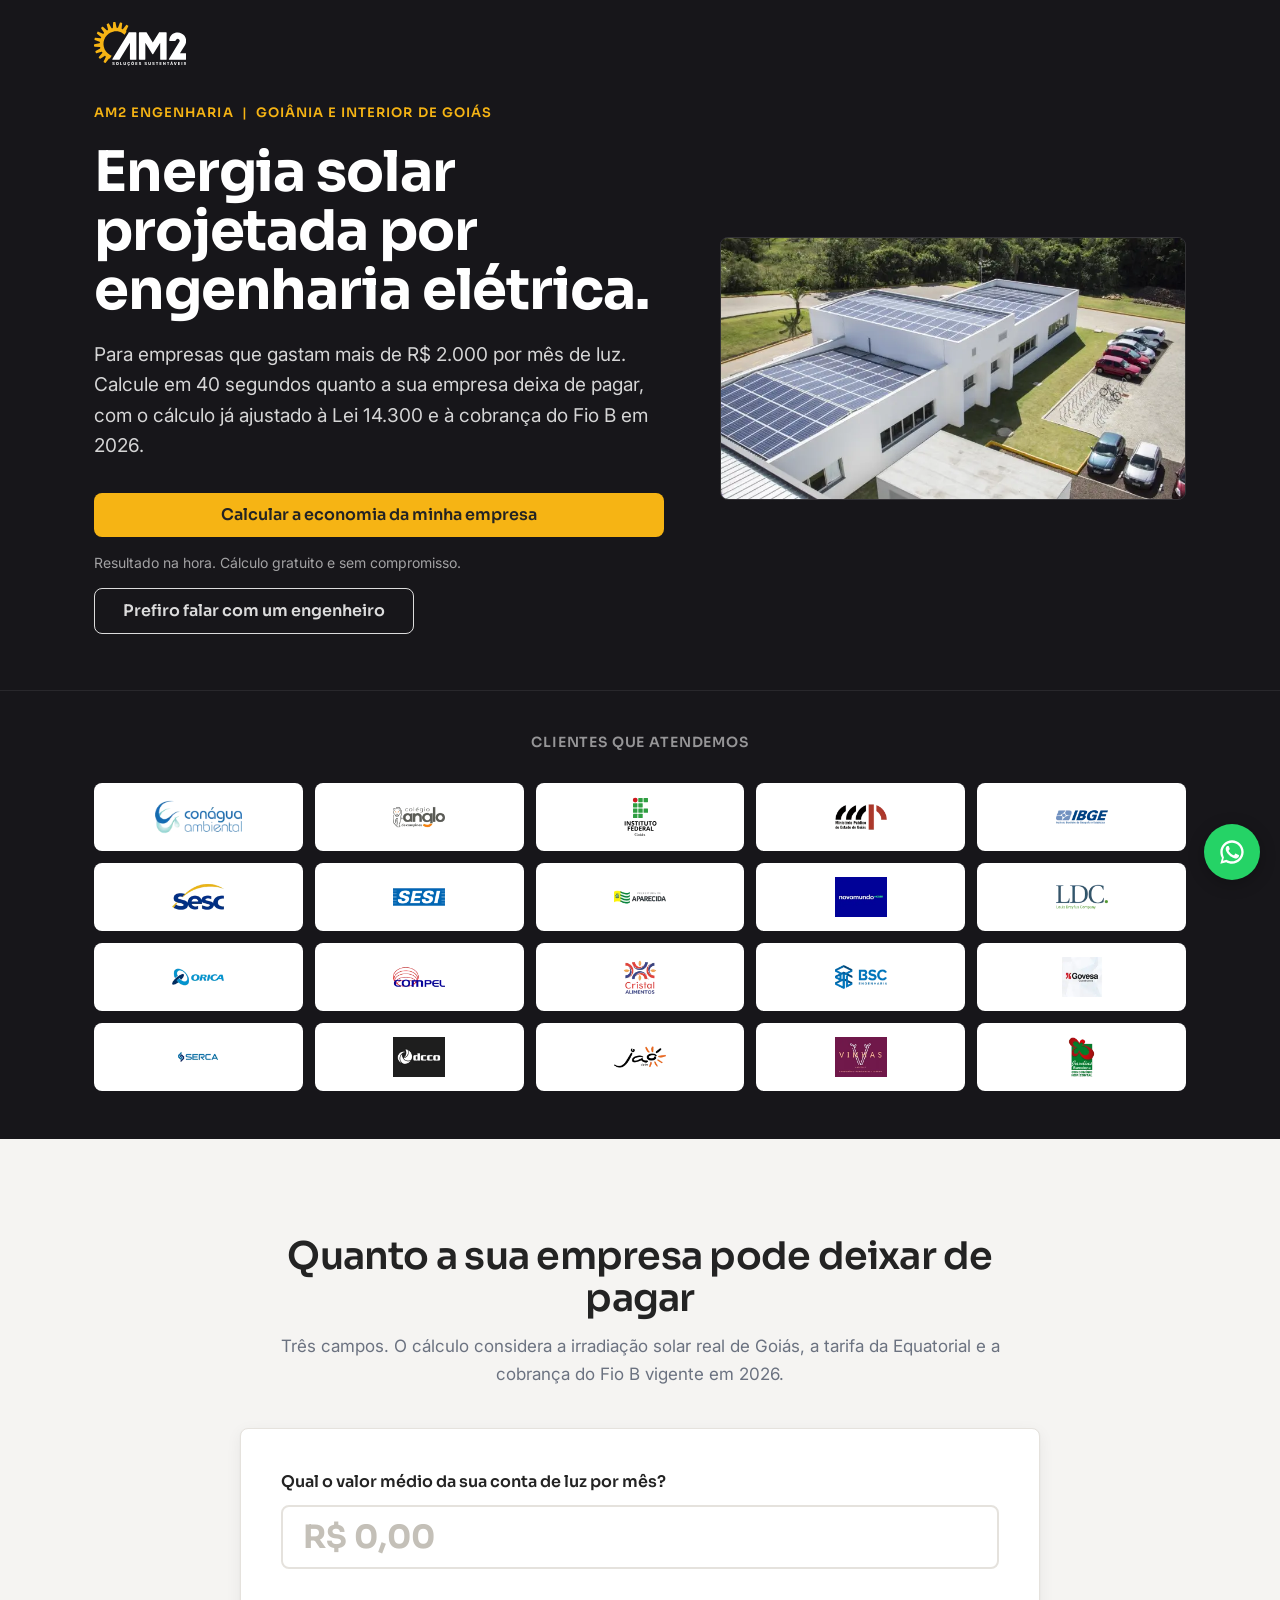
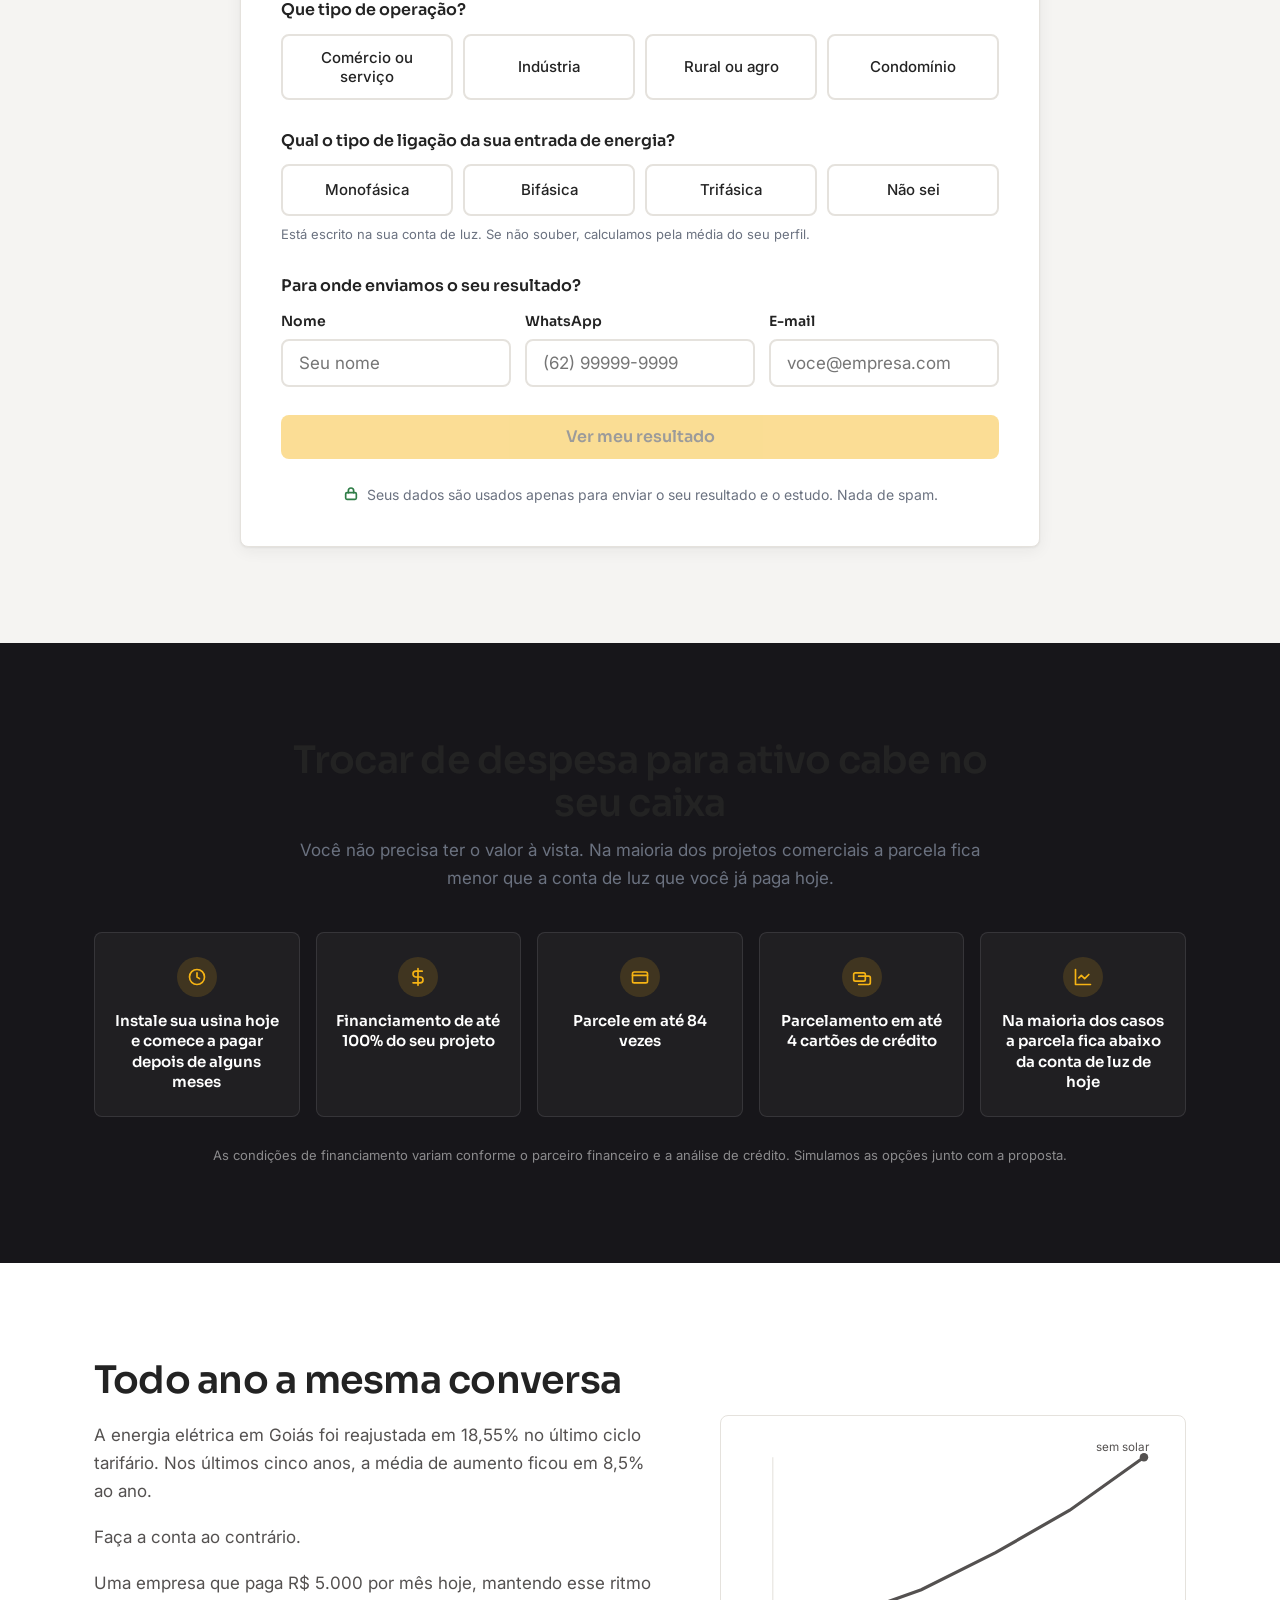
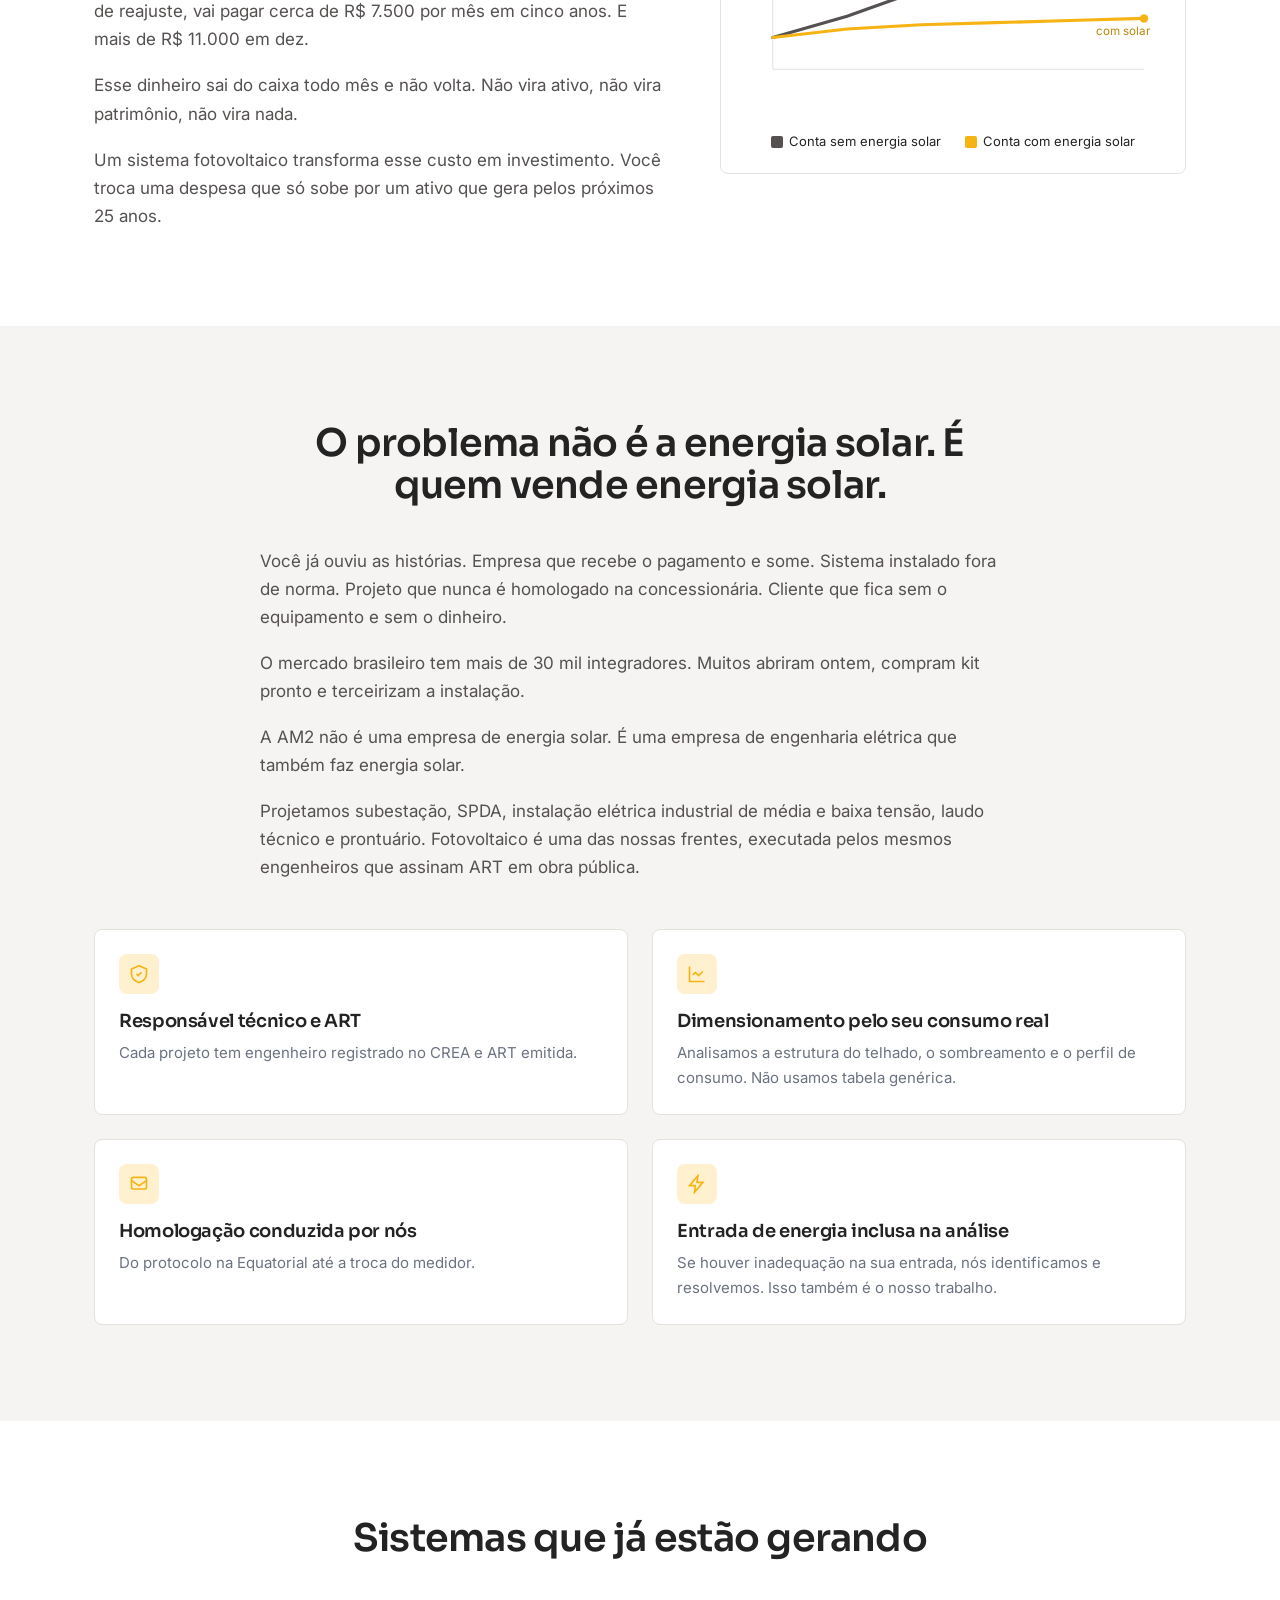
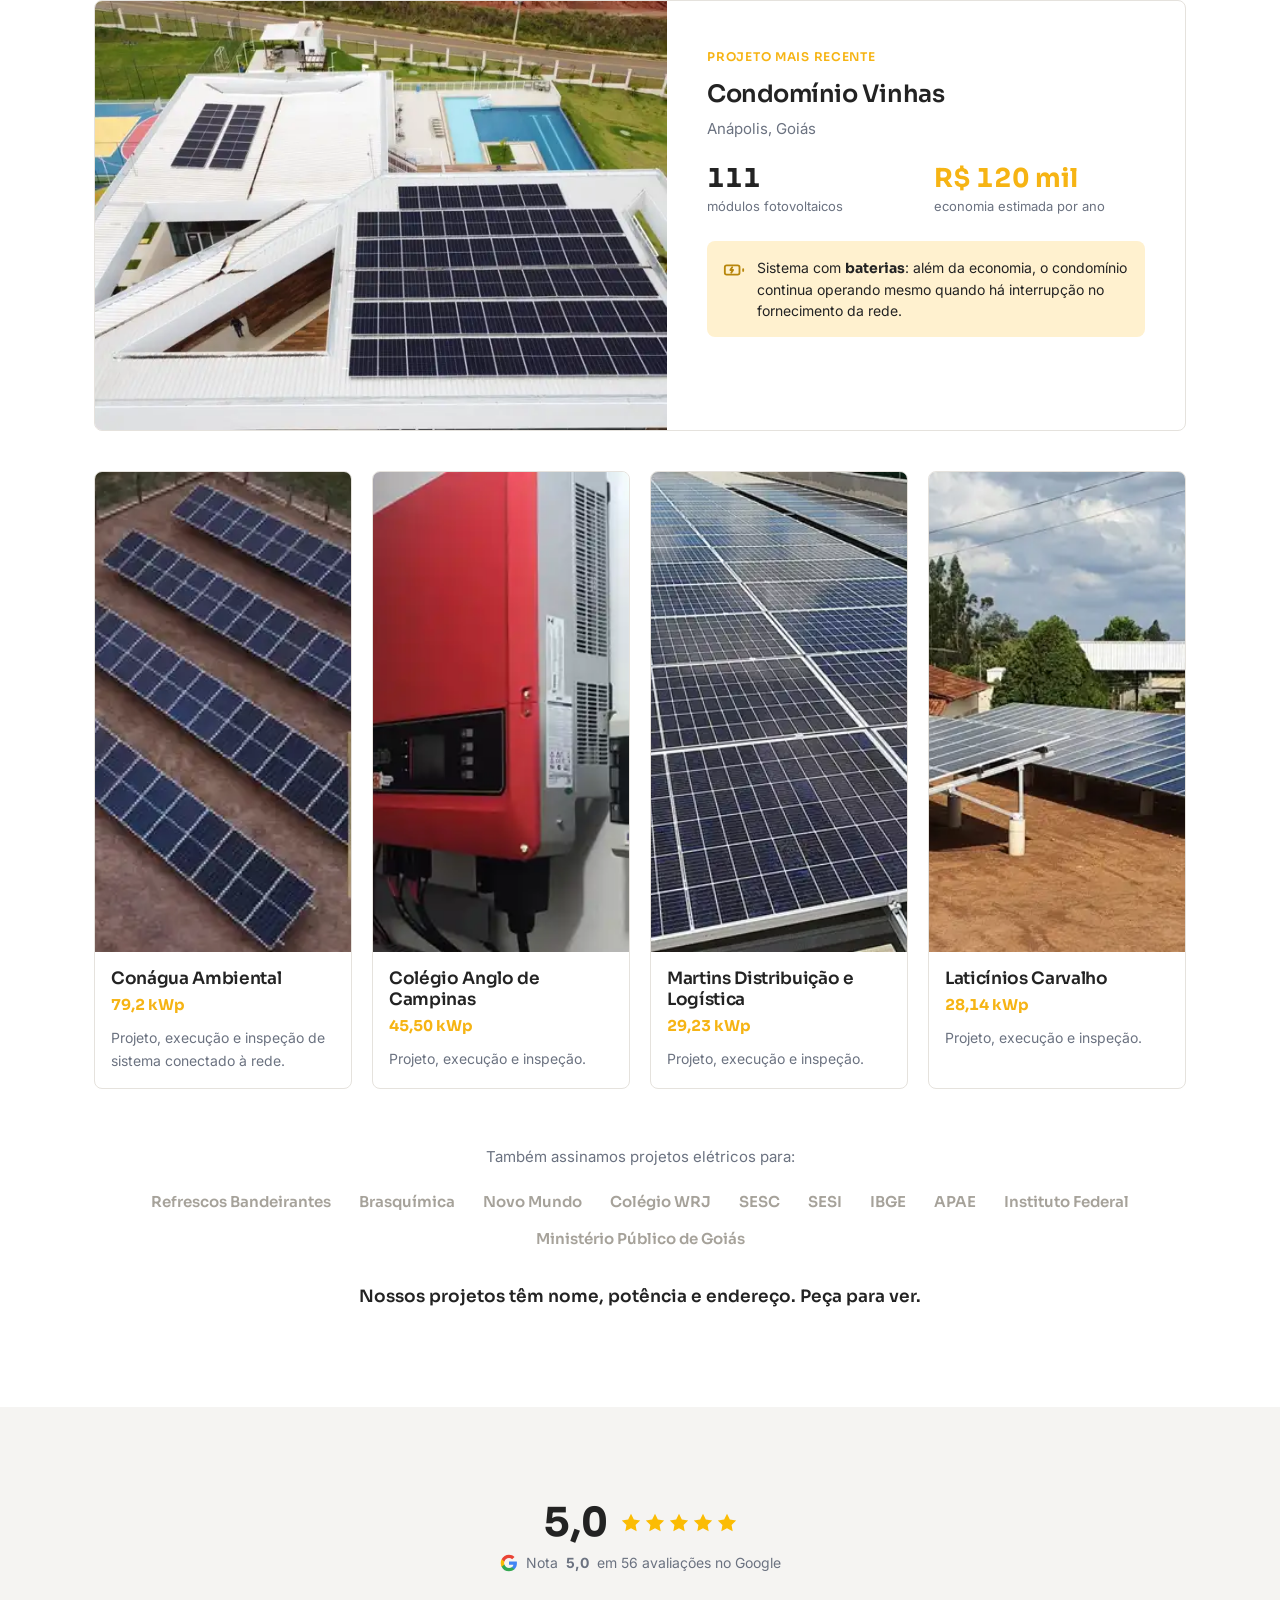
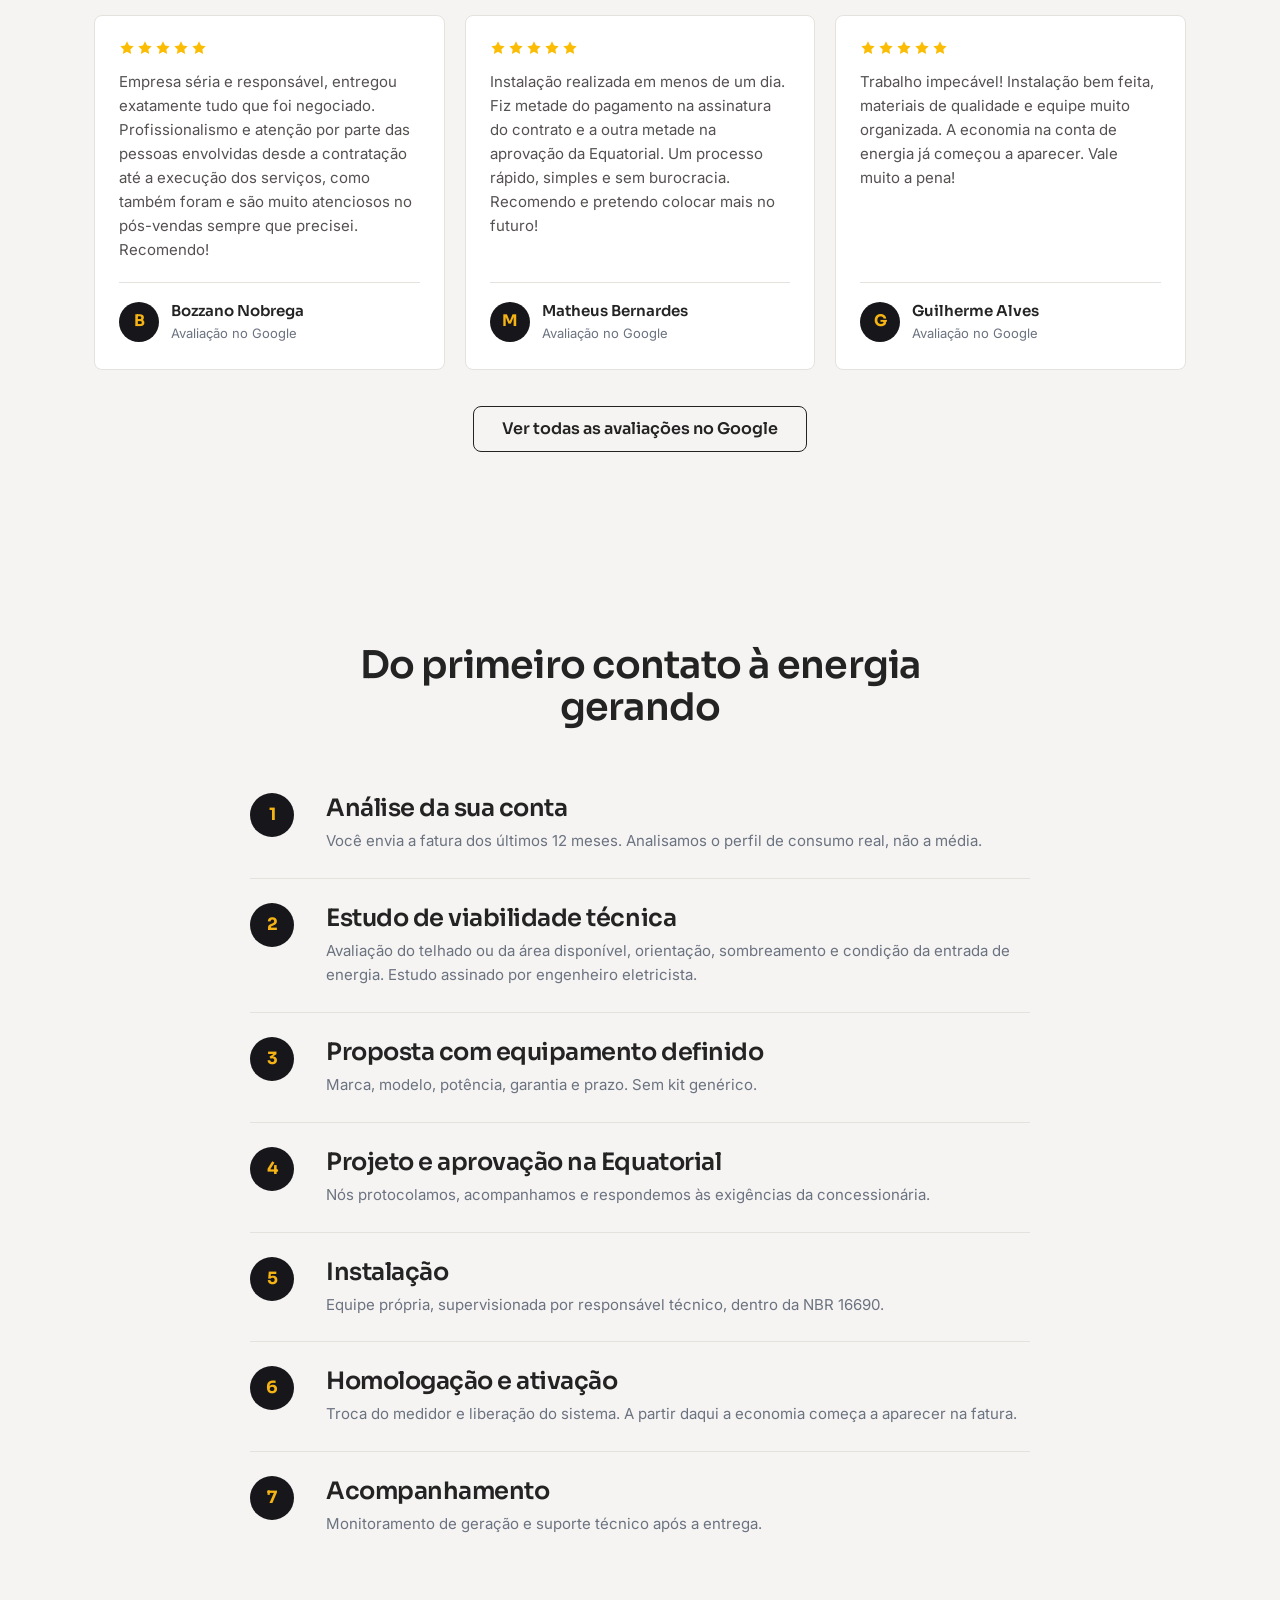
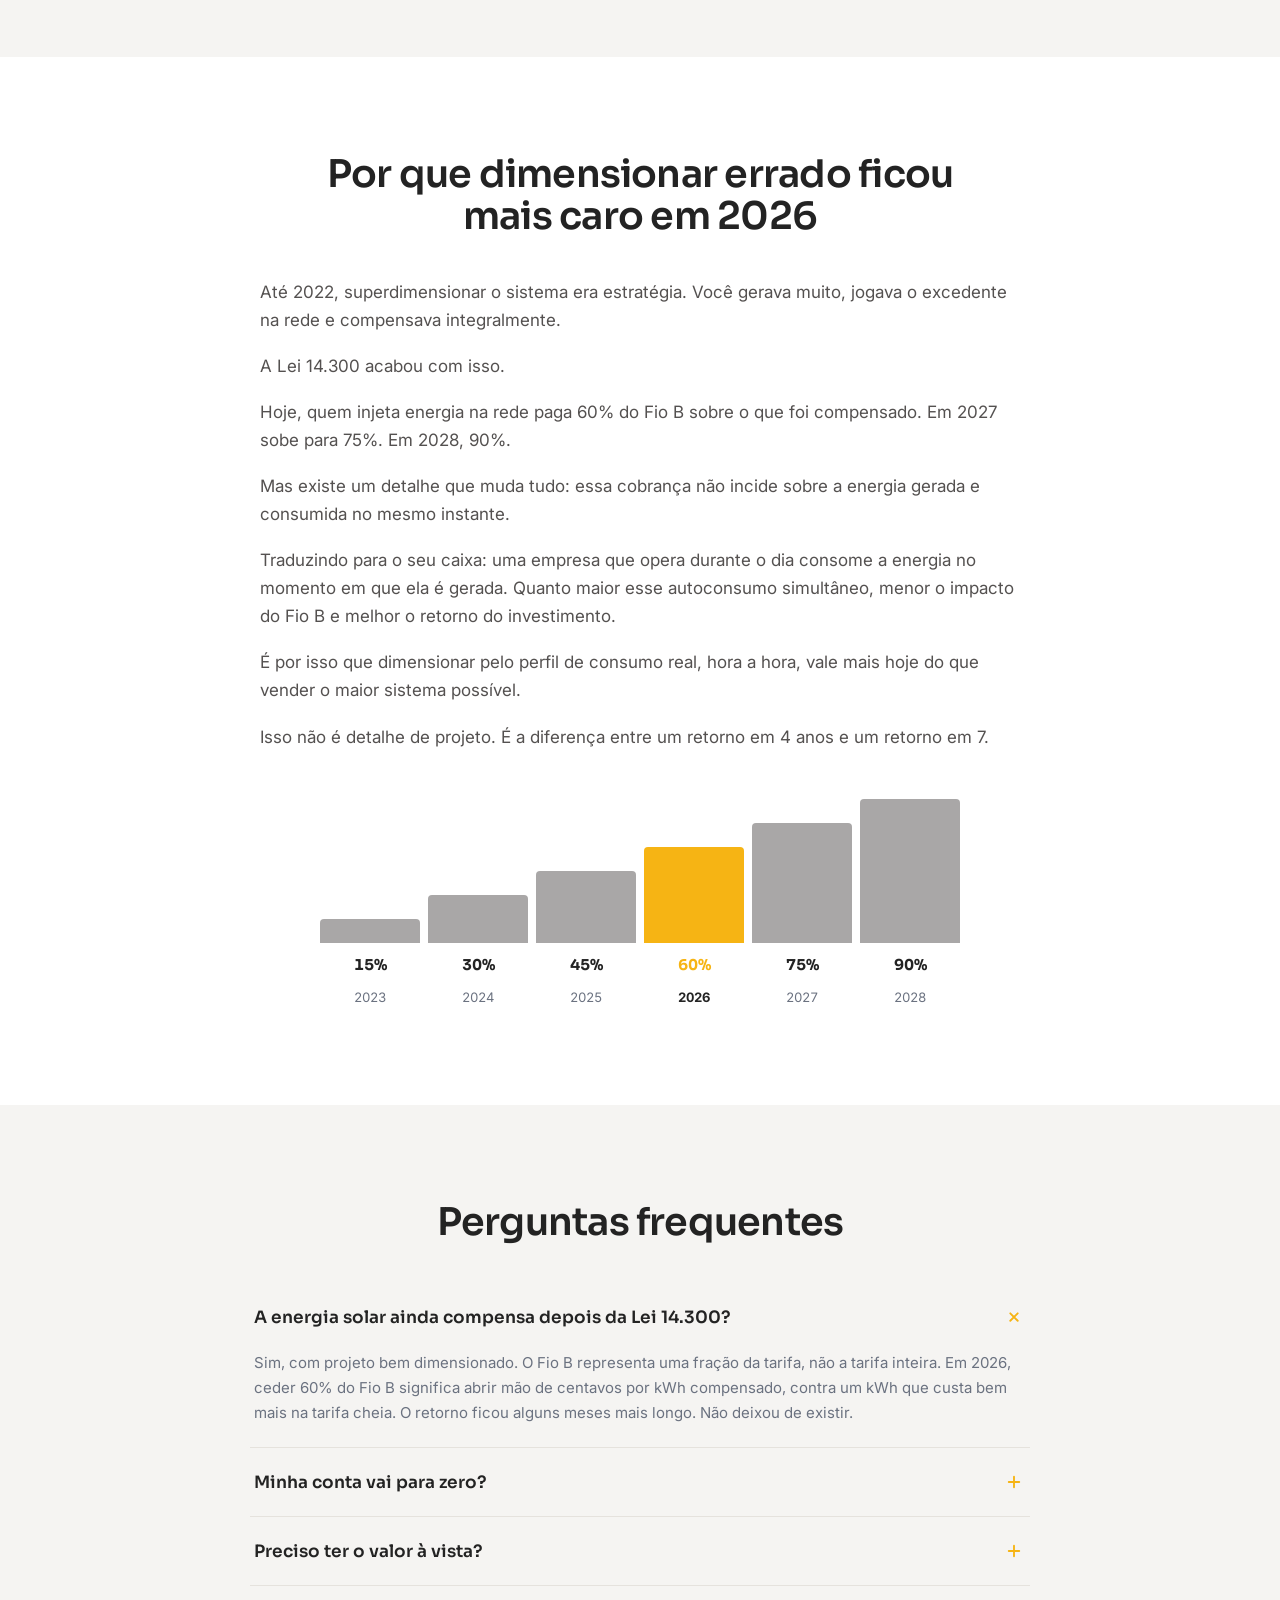
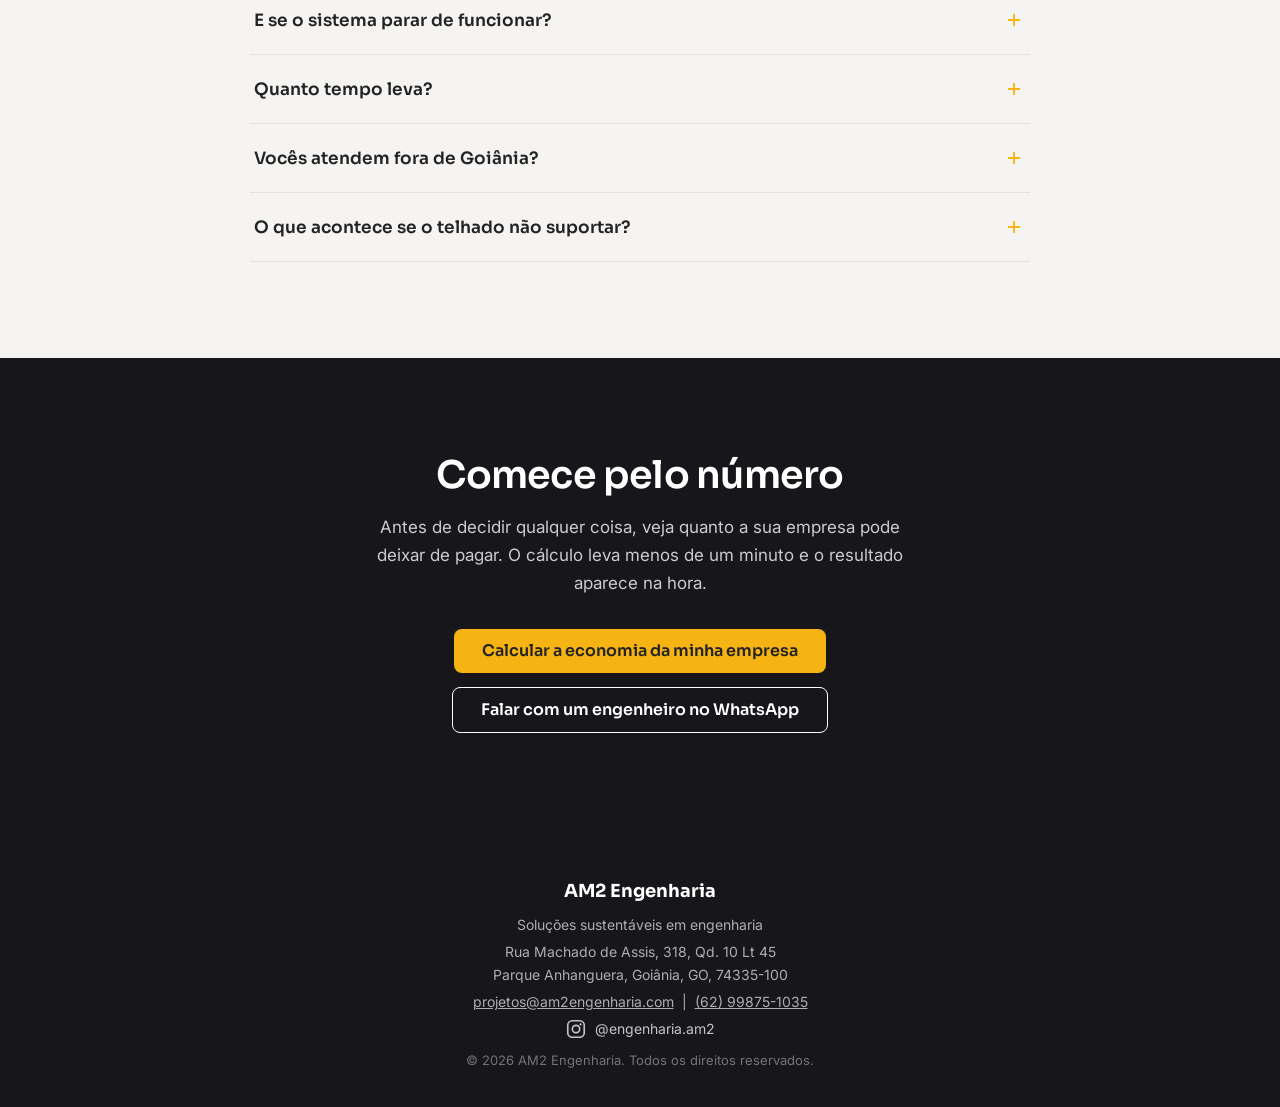
==== index.html @ 0f5323c0 "Landing page de energia solar B2B da AM2 Engenharia Pagina unica de conversao para trafego pago, em " ====
<!DOCTYPE html>
<html lang="pt-BR">
<head>
<meta charset="UTF-8">
<meta name="viewport" content="width=device-width, initial-scale=1.0">
<title>Energia Solar para Empresas em Goiânia | Projeto de Engenharia | AM2</title>
<meta name="description" content="Sistema fotovoltaico projetado por engenheiros eletricistas para empresas em Goiás. Calcule sua economia com cálculo ajustado à Lei 14.300 e ao Fio B de 2026.">
<link rel="canonical" href="https://am2engenharia.com/energia-solar/">

<meta property="og:site_name" content="AM2 Engenharia">
<meta property="og:title" content="Energia Solar para Empresas em Goiânia | AM2 Engenharia">
<meta property="og:description" content="Sistema fotovoltaico projetado por engenheiros eletricistas para empresas em Goiás. Calcule sua economia em 40 segundos.">
<meta property="og:image" content="https://am2engenharia.com/energia-solar/img/og-image.jpg">
<meta property="og:image:width" content="1200">
<meta property="og:image:height" content="630">
<meta property="og:url" content="https://am2engenharia.com/energia-solar/">
<meta property="og:type" content="website">
<meta property="og:locale" content="pt_BR">

<meta name="twitter:card" content="summary_large_image">
<meta name="twitter:title" content="Energia Solar para Empresas em Goiânia | AM2 Engenharia">
<meta name="twitter:description" content="Calcule quanto sua empresa pode deixar de pagar de luz. Cálculo ajustado à Lei 14.300 e ao Fio B de 2026.">
<meta name="twitter:image" content="https://am2engenharia.com/energia-solar/img/og-image.jpg">

<link rel="icon" href="data:image/svg+xml,%3Csvg xmlns='http://www.w3.org/2000/svg' viewBox='0 0 32 32'%3E%3Crect width='32' height='32' rx='6' fill='%2317161A'/%3E%3Ccircle cx='16' cy='16' r='8' fill='%23F6B414'/%3E%3C/svg%3E">

<link rel="preconnect" href="https://fonts.googleapis.com">
<link rel="preconnect" href="https://fonts.gstatic.com" crossorigin>
<link href="https://fonts.googleapis.com/css2?family=Sora:wght@600;700&family=Inter:wght@400;500&display=swap" rel="stylesheet">

<!-- Google Tag Manager -->
<script>(function(w,d,s,l,i){w[l]=w[l]||[];w[l].push({'gtm.start':
new Date().getTime(),event:'gtm.js'});var f=d.getElementsByTagName(s)[0],
j=d.createElement(s),dl=l!='dataLayer'?'&l='+l:'';j.async=true;j.src=
'https://www.googletagmanager.com/gtm.js?id='+i+dl;f.parentNode.insertBefore(j,f);
})(window,document,'script','dataLayer','GTM-5PCXXTLG');</script>
<!-- End Google Tag Manager -->

<style>
  /* CSS crítico: hero acima da dobra */
  *,*::before,*::after{box-sizing:border-box}
  html{-webkit-text-size-adjust:100%}
  body{margin:0;font-family:'Inter','Segoe UI',sans-serif;font-size:17px;line-height:1.65;color:#232323;background:#fff}
  .topo{background:#17161A;padding:22px 0 4px}
  .logo-am2{height:44px;width:auto;display:block}
  .hero{background:#17161A;color:#fff;padding:32px 0 56px}
  .container{max-width:1140px;margin:0 auto;padding:0 24px}
  .hero-conteudo{max-width:760px;margin:0 auto;text-align:center}
  .eyebrow{font-family:'Sora','Segoe UI',sans-serif;font-weight:600;font-size:13px;letter-spacing:.08em;text-transform:uppercase;color:#F6B414;display:block;margin-bottom:20px}
  h1{font-family:'Sora','Segoe UI',sans-serif;font-weight:700;letter-spacing:-0.02em;font-size:34px;line-height:1.1;margin:0 0 20px;color:#fff}
  @media (min-width:769px){h1{font-size:56px;line-height:1.05}}
</style>
<link rel="stylesheet" href="css/style.css">

<script type="application/ld+json">
{
  "@context": "https://schema.org",
  "@type": "LocalBusiness",
  "name": "AM2 Engenharia",
  "image": "https://am2engenharia.com/energia-solar/img/og-image.jpg",
  "telephone": "+5562998751035",
  "email": "projetos@am2engenharia.com",
  "address": {
    "@type": "PostalAddress",
    "streetAddress": "Rua Machado de Assis, 318, Qd. 10 Lt 45",
    "addressLocality": "Goiânia",
    "addressRegion": "GO",
    "postalCode": "74335-100",
    "addressCountry": "BR"
  },
  "areaServed": {
    "@type": "State",
    "name": "Goiás"
  },
  "makesOffer": {
    "@type": "Offer",
    "itemOffered": {
      "@type": "Service",
      "name": "Projeto e instalação de energia solar fotovoltaica para empresas",
      "provider": {
        "@type": "LocalBusiness",
        "name": "AM2 Engenharia"
      }
    }
  }
}
</script>
</head>
<body>
<!-- Google Tag Manager (noscript) -->
<noscript><iframe src="https://www.googletagmanager.com/ns.html?id=GTM-5PCXXTLG"
height="0" width="0" style="display:none;visibility:hidden"></iframe></noscript>
<!-- End Google Tag Manager (noscript) -->

<main>

<!-- CABEÇALHO / LOGO -->
<header class="topo">
  <div class="container">
    <svg id="logoAm2" class="logo-am2" viewBox="0 0 320.2 152.9" xmlns="http://www.w3.org/2000/svg" role="img" aria-label="AM2 Engenharia">
      <style>#logoAm2 .st0{fill:#F6B414}#logoAm2 .st1{fill:#FFFFFF}</style>
      <g>
        <path class="st0" d="M116.3,11.3c-0.7-0.4-1.4-0.8-2.1-1.2c-0.8-0.4-1.8-0.3-2.3,0.4l-11.1,13.9c-0.5,0.6-1.4,0.9-2.2,0.5c-0.5-0.2-1.1-0.5-1.6-0.7c-0.8-0.3-1.2-1.1-1.1-1.9L98,4.7c0.1-0.9-0.5-1.7-1.3-2c-1.6-0.4-3.1-0.8-4.7-1.1c-0.9-0.2-1.8,0.3-2.1,1.1l-6.3,16.6c-0.3,0.8-1.1,1.3-1.9,1.2c-0.6-0.1-1.1-0.1-1.7-0.1c-0.8-0.1-1.5-0.7-1.7-1.5L74.8,1.5c-0.2-0.9-1-1.5-1.9-1.5c-1.6,0.1-3.2,0.2-4.8,0.4c-0.9,0.1-1.6,0.8-1.6,1.7l-0.8,17.8c0,0.8-0.6,1.5-1.4,1.7c-0.6,0.1-1.1,0.3-1.7,0.4c-0.8,0.2-1.6-0.2-2-0.9L51.8,5.6c-0.4-0.8-1.4-1.1-2.2-0.8c-1.5,0.6-3,1.2-4.5,1.8c-0.8,0.4-1.3,1.3-1,2.2l4.7,17.1c0.2,0.8-0.1,1.6-0.8,2.1c-0.5,0.3-1,0.6-1.5,0.9c-0.7,0.4-1.6,0.4-2.2-0.2L31.1,16.6c-0.7-0.6-1.7-0.6-2.4-0.1c-1.3,1-2.5,2.1-3.7,3.1c-0.7,0.6-0.8,1.6-0.3,2.4l9.8,14.9c0.5,0.7,0.4,1.6-0.2,2.2c-0.4,0.4-0.8,0.9-1.1,1.3c-0.5,0.6-1.4,0.8-2.2,0.5l-16.1-7.4c-0.8-0.4-1.8-0.1-2.3,0.7c-0.4,0.7-0.9,1.4-1.3,2c-0.4,0.7-0.8,1.4-1.2,2.1C9.6,39,9.8,40,10.5,40.6l13.9,11.1c0.6,0.5,0.9,1.4,0.5,2.2c-0.2,0.5-0.5,1.1-0.7,1.6c-0.3,0.8-1.1,1.2-1.9,1.1L4.7,54.5c-0.9-0.1-1.7,0.5-2,1.3c-0.4,1.6-0.8,3.1-1.1,4.7c-0.2,0.9,0.3,1.8,1.1,2.1l16.6,6.3c0.8,0.3,1.3,1.1,1.2,1.9c-0.1,0.6-0.1,1.1-0.1,1.7c-0.1,0.8-0.7,1.5-1.5,1.7L1.5,77.7c-0.9,0.2-1.5,1-1.5,1.9c0.1,1.6,0.2,3.2,0.4,4.8C0.5,85.3,1.2,86,2.1,86l17.8,0.8c0.8,0,1.5,0.6,1.7,1.4c0.1,0.6,0.3,1.1,0.4,1.7c0.2,0.8-0.2,1.6-0.9,2l-15.5,8.7c-0.8,0.4-1.1,1.4-0.8,2.2c0.6,1.5,1.2,3,1.8,4.5c0.4,0.8,1.3,1.3,2.2,1l17.1-4.7c0.8-0.2,1.6,0.1,2.1,0.8c0.3,0.5,0.6,1,0.9,1.5c0.4,0.7,0.4,1.6-0.2,2.2l-12.1,13.1c-0.6,0.7-0.7,1.7-0.1,2.4c1,1.3,2.1,2.5,3.1,3.7c0.6,0.7,1.6,0.8,2.4,0.3l14.9-9.8c0.7-0.5,1.6-0.4,2.2,0.2c0.4,0.4,0.9,0.8,1.3,1.1c0.6,0.5,0.8,1.4,0.5,2.2l-7.4,16.1c-0.4,0.8-0.1,1.8,0.7,2.3c0.7,0.4,1.4,0.9,2,1.3c0.7,0.4,1.4,0.8,2.1,1.2c0.8,0.4,1.8,0.3,2.3-0.4l11.1-13.9c0.5-0.6,1.4-0.9,2.2-0.5c0.3,0.1,0.6,0.3,0.9,0.4l6.7-10.9c-2.8-1-5.5-2.3-8-3.9c-9.5-5.9-16.7-15.3-19.4-27c-2.7-11.6-0.5-23.3,5.3-32.8c5.9-9.5,15.3-16.7,27-19.5c11.6-2.7,23.3-0.5,32.8,5.3c2.5,1.6,4.9,3.4,7.1,5.5l6.7-10.9c-0.3-0.2-0.5-0.4-0.8-0.6c-0.6-0.5-0.8-1.4-0.5-2.2l7.4-16.1c0.4-0.8,0.1-1.8-0.7-2.3C117.7,12.2,117,11.7,116.3,11.3z"/>
        <path class="st1" d="M147.3,129.2V38c0-0.5-0.2-1.1-0.6-1.4c-0.4-0.4-0.9-0.6-1.4-0.6H122c-0.7,0-1.4,0.4-1.7,1l-56.4,91.2c-0.4,0.6-0.4,1.4,0,2.1c0.4,0.6,1,1,1.8,1h21.7c0.7,0,1.4-0.4,1.7-1l35.8-57.9v56.9c0,0.5,0.2,1.1,0.6,1.4c0.4,0.4,0.9,0.6,1.4,0.6h18.4C146.4,131.3,147.3,130.3,147.3,129.2z M284,63.9c0.6-2.7,2.7-4.7,5.4-5.2c2.7-0.5,5.4,0.5,7,2.7c1.6,2.2,1.8,5.1,0.4,7.5l-36.6,59.3c-0.4,0.6-0.4,1.4,0,2.1c0.4,0.6,1,1,1.8,1h56.3c0.5,0,1.1-0.2,1.4-0.6c0.4-0.4,0.6-0.9,0.6-1.4v-18.4c0-1.1-0.9-2-2-2h-19.6l16.9-27.4c6.6-10.3,6.2-23.7-1.2-33.5c-7.3-9.8-20-14.1-31.8-10.6c-11.8,3.4-20.2,13.8-21.1,26.1c0,0.6,0.2,1.1,0.5,1.5c0.4,0.4,0.9,0.6,1.5,0.6H282C282.9,65.4,283.8,64.8,284,63.9z M204.3,71.3L183,36.9c-0.4-0.6-1-1-1.7-1H158c-0.5,0-1.1,0.2-1.4,0.6c-0.4,0.4-0.6,0.9-0.6,1.4v91.2c0,0.5,0.2,1.1,0.6,1.4s0.9,0.6,1.4,0.6h18.4c0.5,0,1.1-0.2,1.4-0.6c0.4-0.4,0.6-0.9,0.6-1.4V72.4l24.1,38.9c0.4,0.6,1,1,1.7,1s1.4-0.4,1.7-1l24.1-38.9v56.9c0,0.5,0.2,1.1,0.6,1.4c0.4,0.4,0.9,0.6,1.4,0.6h18.4c1.1,0,2-0.9,2-2V38c0-0.5-0.2-1.1-0.6-1.4c-0.4-0.4-0.9-0.6-1.4-0.6h-23.3c-0.7,0-1.4,0.4-1.7,1L204.3,71.3z"/>
        <path class="st1" d="M63.6,146.4c0.1,1.6,1.2,3.1,4.1,3.1c2.8,0,4.2-1.4,4.2-3.3c0-1.9-1.2-2.6-2.8-2.9l-1.5-0.3c-0.9-0.2-1.4-0.5-1.4-1c0-0.7,0.5-1.1,1.5-1.1c1,0,1.6,0.6,1.7,1.2h2.3c-0.1-1.6-1.4-3-3.9-3c-2.4,0-4,1.2-4,3.2c0,1.7,1.1,2.6,2.7,2.9l1.4,0.3c1,0.2,1.5,0.5,1.5,1.1c0,0.7-0.5,1.2-1.7,1.2c-1.1,0-1.8-0.6-1.9-1.2H63.6z M85.8,144.8v-1.2c0-2.9-1.6-4.7-4.5-4.7c-2.9,0-4.5,1.8-4.5,4.7v1.2c0,2.9,1.7,4.7,4.5,4.7C84.2,149.5,85.8,147.7,85.8,144.8z M83.3,143.6v1.2c0,1.8-0.8,2.7-2,2.7c-1.2,0-2-0.9-2-2.7v-1.2c0-1.8,0.8-2.7,2-2.7C82.5,140.9,83.3,141.9,83.3,143.6z M97.7,147.3h-4.1v-8.1h-2.5v10.2h6.5V147.3z M106.6,147.5c-1.1,0-1.8-0.7-1.8-2v-6.4h-2.4v6.7c0,2.2,1.6,3.7,4.3,3.7c2.6,0,4.3-1.5,4.3-3.7v-6.7h-2.4v6.4C108.5,146.8,107.7,147.5,106.6,147.5z M120.3,152.9c1.2,0,2-0.5,2-1.5c0-0.8-0.5-1.3-1.4-1.3l0.3-0.7c2.1-0.2,3.5-1.6,3.5-3.6v-0.3h-2.3c0,1.1-0.7,1.9-1.8,1.9c-1.2,0-1.9-0.9-1.9-2.7v-1.1c0-1.7,0.7-2.7,1.9-2.7c1.1,0,1.8,0.8,1.8,1.9h2.3v-0.3c0-2.2-1.7-3.7-4.2-3.7c-2.8,0-4.4,1.8-4.4,4.7v1.1c0,2.7,1.3,4.4,3.7,4.7l-0.3,0.8v0.8h0.4c0.8,0,0.9,0.2,0.9,0.4c0,0.3-0.4,0.4-0.8,0.4c-0.3,0-0.6,0-0.8-0.1v1C119.5,152.9,119.8,152.9,120.3,152.9z M135.1,138.4c1,0,1.6-0.7,1.6-1.7h-1.1c0,0.4-0.2,0.7-0.5,0.7c-0.6,0-0.9-0.8-1.9-0.8c-1.1,0-1.5,0.9-1.5,1.7h1.1c0-0.3,0.2-0.7,0.5-0.7C133.8,137.6,134.1,138.4,135.1,138.4z M138.6,144.8v-1.2c0-2.9-1.6-4.7-4.5-4.7c-2.9,0-4.5,1.8-4.5,4.7v1.2c0,2.9,1.7,4.7,4.5,4.7C137,149.5,138.6,147.7,138.6,144.8z M136.1,143.6v1.2c0,1.8-0.8,2.7-2,2.7c-1.2,0-2-0.9-2-2.7v-1.2c0-1.8,0.8-2.7,2-2.7C135.3,140.9,136.1,141.9,136.1,143.6z M150.8,147.4h-4.4v-2.3h4.1v-1.8h-4.1v-2.2h4.4v-1.9h-6.8v10.2h6.8V147.4z M155.7,146.4c0.1,1.6,1.2,3.1,4.1,3.1c2.8,0,4.2-1.4,4.2-3.3c0-1.9-1.2-2.6-2.8-2.9l-1.5-0.3c-0.9-0.2-1.4-0.5-1.4-1c0-0.7,0.5-1.1,1.5-1.1c1,0,1.6,0.6,1.7,1.2h2.3c-0.1-1.6-1.4-3-3.9-3c-2.4,0-4,1.2-4,3.2c0,1.7,1.1,2.6,2.7,2.9l1.4,0.3c1,0.2,1.5,0.5,1.5,1.1c0,0.7-0.5,1.2-1.7,1.2c-1.1,0-1.8-0.6-1.9-1.2H155.7z M175.4,146.4c0.1,1.6,1.2,3.1,4.1,3.1c2.8,0,4.2-1.4,4.2-3.3c0-1.9-1.2-2.6-2.8-2.9l-1.5-0.3c-0.9-0.2-1.4-0.5-1.4-1c0-0.7,0.5-1.1,1.5-1.1c1,0,1.6,0.6,1.7,1.2h2.3c-0.1-1.6-1.4-3-3.9-3c-2.4,0-4,1.2-4,3.2c0,1.7,1.1,2.6,2.7,2.9l1.4,0.3c1,0.2,1.5,0.5,1.5,1.1c0,0.7-0.5,1.2-1.7,1.2c-1.1,0-1.8-0.6-1.9-1.2H175.4z M193.1,147.5c-1.1,0-1.8-0.7-1.8-2v-6.4h-2.4v6.7c0,2.2,1.6,3.7,4.3,3.7c2.6,0,4.3-1.5,4.3-3.7v-6.7h-2.4v6.4C194.9,146.8,194.2,147.5,193.1,147.5z M202.4,146.4c0.1,1.6,1.2,3.1,4.1,3.1c2.8,0,4.2-1.4,4.2-3.3c0-1.9-1.2-2.6-2.8-2.9l-1.5-0.3c-0.9-0.2-1.4-0.5-1.4-1c0-0.7,0.5-1.1,1.5-1.1c1,0,1.6,0.6,1.7,1.2h2.3c-0.1-1.6-1.4-3-3.9-3c-2.4,0-4,1.2-4,3.2c0,1.7,1.1,2.6,2.7,2.9l1.4,0.3c1,0.2,1.5,0.5,1.5,1.1c0,0.7-0.5,1.2-1.7,1.2c-1.1,0-1.8-0.6-1.9-1.2H202.4z M220.3,149.3v-8.2h2.8v-2h-8v2h2.8v8.2H220.3z M234.8,147.4h-4.4v-2.3h4.1v-1.8h-4.1v-2.2h4.4v-1.9h-6.8v10.2h6.8V147.4z M242.5,149.3v-6.1h0.1l4.1,6.1h1.9v-10.2h-2.3v6.1h-0.1l-4.1-6.1h-1.9v10.2H242.5z M258.7,149.3v-8.2h2.8v-2h-8v2h2.8v8.2H258.7z M268.7,138.1h1.6l2.1-2.4h-2L268.7,138.1z M267.3,149.3l0.7-2.4h3.2l0.7,2.4h2.6l-3.3-10.2h-3l-3.3,10.2H267.3z M269.6,141.3l1.1,3.9h-2.3l1.1-3.9H269.6z M280.9,149.3h3.1l3.2-10.2h-2.7l-1.9,7.6h-0.1l-1.9-7.6h-2.9L280.9,149.3z M298.8,147.4h-4.4v-2.3h4.1v-1.8h-4.1v-2.2h4.4v-1.9H292v10.2h6.8V147.4z M306.7,149.3v-10.2h-2.5v10.2H306.7z M311.9,146.4c0.1,1.6,1.2,3.1,4.1,3.1c2.8,0,4.2-1.4,4.2-3.3c0-1.9-1.2-2.6-2.8-2.9l-1.5-0.3c-0.9-0.2-1.4-0.5-1.4-1c0-0.7,0.5-1.1,1.5-1.1c1,0,1.6,0.6,1.7,1.2h2.3c-0.1-1.6-1.4-3-3.9-3c-2.4,0-4,1.2-4,3.2c0,1.7,1.1,2.6,2.7,2.9l1.4,0.3c1,0.2,1.5,0.5,1.5,1.1c0,0.7-0.5,1.2-1.7,1.2c-1.1,0-1.8-0.6-1.9-1.2H311.9z"/>
      </g>
    </svg>
  </div>
</header>

<!-- 01. HERO -->
<section class="hero">
  <div class="container">
    <div class="hero-grid">
      <div class="hero-conteudo">
        <span class="eyebrow">AM2 ENGENHARIA &nbsp;|&nbsp; GOIÂNIA E INTERIOR DE GOIÁS</span>
        <h1>Energia solar projetada por engenharia elétrica.</h1>
        <p class="hero-subtitulo">Para empresas que gastam mais de R$ 2.000 por mês de luz. Calcule em 40 segundos quanto a sua empresa deixa de pagar, com o cálculo já ajustado à Lei 14.300 e à cobrança do Fio B em 2026.</p>
        <div class="hero-acoes">
          <button class="btn btn-primario btn-bloco" data-rolar-para="#calculadora">Calcular a economia da minha empresa</button>
          <span class="hero-micro">Resultado na hora. Cálculo gratuito e sem compromisso.</span>
          <button class="btn btn-secundario hero-secundario" data-whatsapp-origem="hero">Prefiro falar com um engenheiro</button>
        </div>
      </div>
      <div class="hero-imagem">
        <img src="img/hero-usina.webp" alt="Usina solar corporativa instalada em cobertura de empresa, sistema fotovoltaico conectado à rede" width="800" height="450" loading="eager" fetchpriority="high">
      </div>
    </div>
  </div>
</section>

<!-- 02. CLIENTES / LOGO WALL -->
<section class="clientes-tira" aria-label="Empresas e instituições atendidas pela AM2">
  <div class="container">
    <p class="clientes-tira-titulo">Clientes que atendemos</p>
    <div class="clientes-logo-grid">
      <div class="clientes-logo-card"><img src="img/clientes/conagua.webp" alt="Conágua Ambiental" loading="lazy" width="240" height="140"></div>
      <div class="clientes-logo-card"><img src="img/clientes/anglo.webp" alt="Colégio Anglo de Campinas" loading="lazy" width="240" height="140"></div>
      <div class="clientes-logo-card"><object type="image/svg+xml" data="img/clientes/if.svg" aria-label="Instituto Federal de Goiás"></object></div>
      <div class="clientes-logo-card"><img src="img/clientes/mpgo.webp" alt="Ministério Público do Estado de Goiás" loading="lazy" width="240" height="140"></div>
      <div class="clientes-logo-card"><img src="img/clientes/ibge.webp" alt="IBGE" loading="lazy" width="240" height="140"></div>
      <div class="clientes-logo-card"><img src="img/clientes/sesc.webp" alt="Sesc" loading="lazy" width="240" height="140"></div>
      <div class="clientes-logo-card"><img src="img/clientes/sesi.webp" alt="Sesi" loading="lazy" width="240" height="140"></div>
      <div class="clientes-logo-card"><img src="img/clientes/aparecida.webp" alt="Prefeitura de Aparecida de Goiânia" loading="lazy" width="240" height="140"></div>
      <div class="clientes-logo-card"><img src="img/clientes/novomundo.webp" alt="Novo Mundo" loading="lazy" width="240" height="140"></div>
      <div class="clientes-logo-card"><img src="img/clientes/ldc.webp" alt="Louis Dreyfus Company" loading="lazy" width="240" height="140"></div>
      <div class="clientes-logo-card"><img src="img/clientes/orica.webp" alt="Orica" loading="lazy" width="240" height="140"></div>
      <div class="clientes-logo-card"><img src="img/clientes/copel.webp" alt="Copel" loading="lazy" width="240" height="140"></div>
      <div class="clientes-logo-card"><img src="img/clientes/cristal.webp" alt="Cristal Alimentos" loading="lazy" width="240" height="140"></div>
      <div class="clientes-logo-card"><img src="img/clientes/bsc.webp" alt="BSC Engenharia" loading="lazy" width="240" height="140"></div>
      <div class="clientes-logo-card"><img src="img/clientes/govesa.webp" alt="Govesa Construtora" loading="lazy" width="240" height="140"></div>
      <div class="clientes-logo-card"><img src="img/clientes/serca.webp" alt="Serca" loading="lazy" width="240" height="140"></div>
      <div class="clientes-logo-card"><img src="img/clientes/dcco.webp" alt="DCCO" loading="lazy" width="240" height="140"></div>
      <div class="clientes-logo-card"><img src="img/clientes/jao.webp" alt="Jaó Clube" loading="lazy" width="240" height="140"></div>
      <div class="clientes-logo-card"><img src="img/clientes/vinhas.webp" alt="Condomínio Vinhas Anápolis" loading="lazy" width="240" height="140"></div>
      <div class="clientes-logo-card"><img src="img/clientes/barcelona.webp" alt="Jardins Barcelona Condomínio Horizontal" loading="lazy" width="240" height="140"></div>
    </div>
  </div>
</section>

<!-- 03/04. CALCULADORA -->
<section class="calculadora-secao" id="calculadora">
  <div class="container">
    <div class="titulo-secao">
      <h2>Quanto a sua empresa pode deixar de pagar</h2>
      <p>Três campos. O cálculo considera a irradiação solar real de Goiás, a tarifa da Equatorial e a cobrança do Fio B vigente em 2026.</p>
    </div>

    <div class="calculadora-card">

      <div id="calculadora-form">
        <div class="campo">
          <label for="campo-conta">Qual o valor médio da sua conta de luz por mês?</label>
          <input type="text" inputmode="numeric" id="campo-conta" class="input-conta" placeholder="R$ 0,00" autocomplete="off">
        </div>

        <div class="campo">
          <label id="label-operacao">Que tipo de operação?</label>
          <div class="opcoes-grid" role="group" aria-labelledby="label-operacao">
            <button type="button" class="opcao-btn" data-campo="tipoOperacao" data-valor="comercio" aria-pressed="false">Comércio ou serviço</button>
            <button type="button" class="opcao-btn" data-campo="tipoOperacao" data-valor="industria" aria-pressed="false">Indústria</button>
            <button type="button" class="opcao-btn" data-campo="tipoOperacao" data-valor="rural" aria-pressed="false">Rural ou agro</button>
            <button type="button" class="opcao-btn" data-campo="tipoOperacao" data-valor="condominio" aria-pressed="false">Condomínio</button>
          </div>
        </div>

        <div class="campo">
          <label id="label-ligacao">Qual o tipo de ligação da sua entrada de energia?</label>
          <div class="opcoes-grid" role="group" aria-labelledby="label-ligacao">
            <button type="button" class="opcao-btn" data-campo="tipoLigacao" data-valor="monofasica" aria-pressed="false">Monofásica</button>
            <button type="button" class="opcao-btn" data-campo="tipoLigacao" data-valor="bifasica" aria-pressed="false">Bifásica</button>
            <button type="button" class="opcao-btn" data-campo="tipoLigacao" data-valor="trifasica" aria-pressed="false">Trifásica</button>
            <button type="button" class="opcao-btn" data-campo="tipoLigacao" data-valor="naoSei" aria-pressed="false">Não sei</button>
          </div>
          <span class="campo-micro">Está escrito na sua conta de luz. Se não souber, calculamos pela média do seu perfil.</span>
        </div>

        <div class="campo campo-contato">
          <label id="label-contato">Para onde enviamos o seu resultado?</label>
          <div class="contato-grid">
            <div class="form-linha">
              <label for="campo-nome">Nome</label>
              <input type="text" id="campo-nome" name="nome" autocomplete="name" placeholder="Seu nome">
              <span class="form-erro">Informe o seu nome.</span>
            </div>
            <div class="form-linha">
              <label for="campo-whatsapp">WhatsApp</label>
              <input type="tel" id="campo-whatsapp" name="whatsapp" autocomplete="tel" placeholder="(62) 99999-9999">
              <span class="form-erro">Informe um WhatsApp válido.</span>
            </div>
            <div class="form-linha">
              <label for="campo-email">E-mail</label>
              <input type="email" id="campo-email" name="email" autocomplete="email" placeholder="voce@empresa.com">
              <span class="form-erro">Informe um e-mail válido.</span>
            </div>
          </div>
        </div>

        <button type="button" id="btn-calcular" class="btn btn-primario btn-bloco" disabled>Ver meu resultado</button>

        <p class="selo-confianca">
          <svg width="16" height="16" viewBox="0 0 24 24" fill="none" stroke="currentColor" stroke-width="2.5" stroke-linecap="round" stroke-linejoin="round" aria-hidden="true"><rect x="4" y="10" width="16" height="10" rx="2"/><path d="M8 10V7a4 4 0 0 1 8 0v3"/></svg>
          Seus dados são usados apenas para enviar o seu resultado e o estudo. Nada de spam.
        </p>
      </div>

      <div id="calculadora-loading" class="calculadora-loading oculto" role="status" aria-live="polite">
        <div class="spinner" aria-hidden="true"></div>
        <span>Calculando o dimensionamento ideal para o seu perfil...</span>
      </div>

      <div id="calculadora-resultado" class="resultado-card oculto">
        <h3 class="texto-centro" style="margin-bottom:28px;">O resultado para a sua operação</h3>

        <div class="resultado-grid">
          <div class="resultado-caixa destaque">
            <div class="rotulo">Economia estimada por mês</div>
            <div class="valor numero-tabular" id="valor-economia">R$ 0</div>
          </div>
          <div class="resultado-caixa">
            <div class="rotulo">Sistema indicado</div>
            <div class="valor numero-tabular" id="valor-potencia">0 kWp</div>
          </div>
          <div class="resultado-caixa">
            <div class="rotulo">Investimento estimado</div>
            <div class="valor numero-tabular" id="valor-investimento">R$ 0</div>
          </div>
          <div class="resultado-caixa">
            <div class="rotulo">Retorno do investimento</div>
            <div class="valor numero-tabular" id="valor-payback">0 anos</div>
          </div>
        </div>

        <div class="impacto-caixa">
          <div class="impacto-linha"><span>Sua conta hoje:</span> <strong class="numero-tabular" id="impacto-conta-atual">R$ 0</strong></div>
          <div class="impacto-linha"><span>Parcela do financiamento em <span id="impacto-prazo-label">60</span> meses:</span> <strong class="numero-tabular" id="impacto-parcela">R$ 0</strong></div>
          <div class="impacto-linha"><span>Diferença no caixa da sua empresa:</span> <strong class="numero-tabular" id="impacto-diferenca">R$ 0</strong> por mês</div>
          <p class="impacto-frase" id="impacto-frase"></p>
        </div>

        <div class="prazo-seletor" role="group" aria-label="Prazo do financiamento">
          <button type="button" class="prazo-btn" data-prazo="60" aria-pressed="true">60 meses</button>
          <button type="button" class="prazo-btn" data-prazo="84" aria-pressed="false">84 meses</button>
          <button type="button" class="prazo-btn" data-prazo="120" aria-pressed="false">120 meses</button>
        </div>

        <p class="projecao-linha">Em 25 anos, considerando o reajuste histórico da tarifa em Goiás, o valor total deixado de pagar passa de <strong class="numero-tabular" id="economia-25-anos">R$ 0</strong>.</p>

        <p class="aviso-transparencia">Estimativa baseada em médias de irradiação de Goiás, tarifa vigente da Equatorial e custo médio de mercado. O valor exato depende da análise da sua conta dos últimos 12 meses, do seu perfil de consumo hora a hora e das condições do local de instalação.</p>

        <button type="button" id="btn-refazer" class="refazer-btn">Refazer o cálculo</button>

        <!-- 04B. PRÓXIMO PASSO / ENRIQUECIMENTO -->
        <div class="captura-card" id="captura-secao">
          <h3>O próximo passo é um estudo, não uma reunião de venda</h3>
          <p>Recebemos os seus dados. Para adiantar, envie a sua conta de luz: a nossa equipe devolve um estudo de viabilidade assinado por engenheiro eletricista, com potência recomendada, geração mês a mês, investimento, retorno e simulação de financiamento. Sem custo e sem compromisso.</p>

          <form id="captura-form" class="captura-form" novalidate>
            <div class="form-linha">
              <label for="campo-empresa">Nome da empresa <span class="opcional">(opcional)</span></label>
              <input type="text" id="campo-empresa" name="empresa" autocomplete="organization">
            </div>
            <div class="form-linha">
              <label for="campo-cidade">Cidade <span class="opcional">(opcional)</span></label>
              <input type="text" id="campo-cidade" name="cidade" autocomplete="address-level2">
            </div>
            <div class="form-linha form-linha-arquivo">
              <label for="campo-anexo">Anexar conta de luz <span class="opcional">(opcional, PDF, JPG ou PNG)</span></label>
              <input type="file" id="campo-anexo" name="anexo" accept=".pdf,.jpg,.jpeg,.png">
            </div>
            <button type="submit" id="btn-enviar-captura" class="btn btn-primario btn-bloco">Enviar minha conta para o estudo</button>
          </form>

          <div id="captura-sucesso" class="captura-sucesso oculto" role="status" aria-live="polite">
            <p>Tudo certo! Um engenheiro da AM2 vai entrar em contato pelo seu WhatsApp em até um dia útil. Se preferir adiantar, fale com a gente agora.</p>
            <button type="button" class="btn btn-primario" data-whatsapp-origem="resultado">Falar no WhatsApp agora</button>
          </div>

          <div id="captura-erro" class="captura-erro oculto" role="alert">
            <p>Não conseguimos enviar agora. Tente novamente ou fale com a gente pelo WhatsApp.</p>
            <button type="button" class="btn btn-secundario" data-whatsapp-origem="resultado">Falar no WhatsApp</button>
          </div>
        </div>

        <!-- ROTA ALTERNATIVA PARA LEAD PEQUENO -->
        <div class="lead-pequeno-card oculto" id="lead-pequeno-secao">
          <h3>Para esse perfil, o caminho é mais direto</h3>
          <p>A nossa estrutura de projeto é desenhada para operações com conta acima de R$ 2.000 por mês. Para o seu caso, o melhor caminho é falar direto com a nossa equipe, que vai te orientar sobre a opção mais adequada.</p>
          <button type="button" class="btn btn-primario" data-whatsapp-origem="lead_pequeno">Falar no WhatsApp</button>
        </div>

      </div>
      <!-- /#calculadora-resultado -->

    </div>
  </div>
</section>

<!-- 04C. CONDIÇÕES DE PAGAMENTO -->
<section class="pagamento-secao">
  <div class="container">
    <div class="titulo-secao">
      <h2>Trocar de despesa para ativo cabe no seu caixa</h2>
      <p>Você não precisa ter o valor à vista. Na maioria dos projetos comerciais a parcela fica menor que a conta de luz que você já paga hoje.</p>
    </div>
    <div class="pagamento-grid">
      <div class="pagamento-item">
        <div class="icone" aria-hidden="true"><svg width="20" height="20" viewBox="0 0 24 24" fill="none" stroke="currentColor" stroke-width="2" stroke-linecap="round" stroke-linejoin="round"><circle cx="12" cy="12" r="9"/><path d="M12 7v5l3 2"/></svg></div>
        <p>Instale sua usina hoje e comece a pagar depois de alguns meses</p>
      </div>
      <div class="pagamento-item">
        <div class="icone" aria-hidden="true"><svg width="20" height="20" viewBox="0 0 24 24" fill="none" stroke="currentColor" stroke-width="2" stroke-linecap="round" stroke-linejoin="round"><path d="M12 2v20"/><path d="M17 5H9.5a3.5 3.5 0 0 0 0 7h5a3.5 3.5 0 0 1 0 7H6"/></svg></div>
        <p>Financiamento de até 100% do seu projeto</p>
      </div>
      <div class="pagamento-item">
        <div class="icone" aria-hidden="true"><svg width="20" height="20" viewBox="0 0 24 24" fill="none" stroke="currentColor" stroke-width="2" stroke-linecap="round" stroke-linejoin="round"><rect x="3" y="6" width="18" height="13" rx="2"/><path d="M3 10h18"/></svg></div>
        <p>Parcele em até 84 vezes</p>
      </div>
      <div class="pagamento-item">
        <div class="icone" aria-hidden="true"><svg width="20" height="20" viewBox="0 0 24 24" fill="none" stroke="currentColor" stroke-width="2" stroke-linecap="round" stroke-linejoin="round"><rect x="2" y="7" width="14" height="10" rx="2"/><path d="M8 11h12a2 2 0 0 1 2 2v6a2 2 0 0 1-2 2H8"/></svg></div>
        <p>Parcelamento em até 4 cartões de crédito</p>
      </div>
      <div class="pagamento-item">
        <div class="icone" aria-hidden="true"><svg width="20" height="20" viewBox="0 0 24 24" fill="none" stroke="currentColor" stroke-width="2" stroke-linecap="round" stroke-linejoin="round"><path d="M3 3v18h18"/><path d="m19 9-5 5-4-4-3 3"/></svg></div>
        <p>Na maioria dos casos a parcela fica abaixo da conta de luz de hoje</p>
      </div>
    </div>
    <p class="pagamento-obs">As condições de financiamento variam conforme o parceiro financeiro e a análise de crédito. Simulamos as opções junto com a proposta.</p>
  </div>
</section>

<!-- 05. A DOR -->
<section class="secao-clara">
  <div class="container">
    <div class="dor-grid">
      <div>
        <h2>Todo ano a mesma conversa</h2>
        <p style="margin-top:20px;">A energia elétrica em Goiás foi reajustada em 18,55% no último ciclo tarifário. Nos últimos cinco anos, a média de aumento ficou em 8,5% ao ano.</p>
        <p>Faça a conta ao contrário.</p>
        <p>Uma empresa que paga R$ 5.000 por mês hoje, mantendo esse ritmo de reajuste, vai pagar cerca de R$ 7.500 por mês em cinco anos. E mais de R$ 11.000 em dez.</p>
        <p>Esse dinheiro sai do caixa todo mês e não volta. Não vira ativo, não vira patrimônio, não vira nada.</p>
        <p>Um sistema fotovoltaico transforma esse custo em investimento. Você troca uma despesa que só sobe por um ativo que gera pelos próximos 25 anos.</p>
      </div>
      <div class="dor-grafico">
        <svg viewBox="0 0 400 260" xmlns="http://www.w3.org/2000/svg" role="img" aria-label="Gráfico comparando o custo de energia sem energia solar, que sobe, com o custo com energia solar, que se estabiliza">
          <line x1="30" y1="20" x2="30" y2="220" stroke="#E5E2DD" stroke-width="1"/>
          <line x1="30" y1="220" x2="380" y2="220" stroke="#E5E2DD" stroke-width="1"/>
          <polyline points="30,190 100,170 170,145 240,110 310,70 380,20" fill="none" stroke="#545150" stroke-width="3" stroke-linecap="round"/>
          <polyline points="30,190 100,182 170,178 240,176 310,174 380,172" fill="none" stroke="#F6B414" stroke-width="3" stroke-linecap="round"/>
          <circle cx="380" cy="20" r="4" fill="#545150"/>
          <circle cx="380" cy="172" r="4" fill="#F6B414"/>
          <text x="335" y="14" font-family="Inter, sans-serif" font-size="11" fill="#545150">sem solar</text>
          <text x="335" y="188" font-family="Inter, sans-serif" font-size="11" fill="#B8860B">com solar</text>
        </svg>
        <div class="dor-legenda">
          <span><i style="background:#545150;"></i>Conta sem energia solar</span>
          <span><i style="background:#F6B414;"></i>Conta com energia solar</span>
        </div>
      </div>
    </div>
  </div>
</section>

<!-- 06. QUEBRA DE OBJEÇÃO -->
<section class="secao-alternada">
  <div class="container">
    <div class="titulo-secao">
      <h2>O problema não é a energia solar. É quem vende energia solar.</h2>
    </div>
    <div class="objecao-corpo">
      <p>Você já ouviu as histórias. Empresa que recebe o pagamento e some. Sistema instalado fora de norma. Projeto que nunca é homologado na concessionária. Cliente que fica sem o equipamento e sem o dinheiro.</p>
      <p>O mercado brasileiro tem mais de 30 mil integradores. Muitos abriram ontem, compram kit pronto e terceirizam a instalação.</p>
      <p>A AM2 não é uma empresa de energia solar. É uma empresa de engenharia elétrica que também faz energia solar.</p>
      <p>Projetamos subestação, SPDA, instalação elétrica industrial de média e baixa tensão, laudo técnico e prontuário. Fotovoltaico é uma das nossas frentes, executada pelos mesmos engenheiros que assinam ART em obra pública.</p>
    </div>

    <div class="pontos-grid">
      <div class="ponto-card">
        <div class="icone" aria-hidden="true"><svg width="20" height="20" viewBox="0 0 24 24" fill="none" stroke="currentColor" stroke-width="2"><path d="M12 2 3 6v6c0 5 4 9 9 10 5-1 9-5 9-10V6l-9-4z"/><path d="m9 12 2 2 4-4"/></svg></div>
        <h3>Responsável técnico e ART</h3>
        <p>Cada projeto tem engenheiro registrado no CREA e ART emitida.</p>
      </div>
      <div class="ponto-card">
        <div class="icone" aria-hidden="true"><svg width="20" height="20" viewBox="0 0 24 24" fill="none" stroke="currentColor" stroke-width="2"><path d="M3 3v18h18"/><path d="m19 9-5 5-4-4-3 3"/></svg></div>
        <h3>Dimensionamento pelo seu consumo real</h3>
        <p>Analisamos a estrutura do telhado, o sombreamento e o perfil de consumo. Não usamos tabela genérica.</p>
      </div>
      <div class="ponto-card">
        <div class="icone" aria-hidden="true"><svg width="20" height="20" viewBox="0 0 24 24" fill="none" stroke="currentColor" stroke-width="2"><rect x="3" y="4" width="18" height="14" rx="2"/><path d="m3 8 9 6 9-6"/></svg></div>
        <h3>Homologação conduzida por nós</h3>
        <p>Do protocolo na Equatorial até a troca do medidor.</p>
      </div>
      <div class="ponto-card">
        <div class="icone" aria-hidden="true"><svg width="20" height="20" viewBox="0 0 24 24" fill="none" stroke="currentColor" stroke-width="2"><path d="M13 2 3 14h7l-1 8 10-12h-7l1-8z"/></svg></div>
        <h3>Entrada de energia inclusa na análise</h3>
        <p>Se houver inadequação na sua entrada, nós identificamos e resolvemos. Isso também é o nosso trabalho.</p>
      </div>
    </div>
  </div>
</section>

<!-- 07. PROVA -->
<section class="secao-clara">
  <div class="container">
    <div class="titulo-secao">
      <h2>Sistemas que já estão gerando</h2>
    </div>

    <div class="destaque-projeto">
      <div class="destaque-projeto-img">
        <img src="img/projeto-vinhas.webp" alt="Usina solar instalada na área de lazer do Condomínio Vinhas, em Anápolis, com painéis sobre a cobertura do clube" loading="lazy" width="640" height="480">
      </div>
      <div class="destaque-projeto-corpo">
        <span class="destaque-tag">Projeto mais recente</span>
        <h3>Condomínio Vinhas</h3>
        <p class="destaque-local">Anápolis, Goiás</p>
        <div class="destaque-metricas">
          <div class="destaque-metrica">
            <div class="valor numero-tabular">111</div>
            <div class="rotulo">módulos fotovoltaicos</div>
          </div>
          <div class="destaque-metrica">
            <div class="valor ambar numero-tabular">R$ 120 mil</div>
            <div class="rotulo">economia estimada por ano</div>
          </div>
        </div>
        <div class="destaque-bateria">
          <svg width="22" height="22" viewBox="0 0 24 24" fill="none" stroke="currentColor" stroke-width="2" stroke-linecap="round" stroke-linejoin="round" aria-hidden="true"><rect x="2" y="7" width="16" height="10" rx="2"/><path d="M22 11v2"/><path d="m10 9-2 3h3l-2 3"/></svg>
          <span>Sistema com <strong>baterias</strong>: além da economia, o condomínio continua operando mesmo quando há interrupção no fornecimento da rede.</span>
        </div>
      </div>
    </div>

    <div class="portfolio-grid">
      <div class="portfolio-card">
        <img src="img/projeto-conagua.webp" alt="Sistema fotovoltaico instalado no projeto Conágua Ambiental" loading="lazy" width="640" height="480">
        <div class="portfolio-card-corpo">
          <h3>Conágua Ambiental</h3>
          <div class="potencia numero-tabular">79,2 kWp</div>
          <p>Projeto, execução e inspeção de sistema conectado à rede.</p>
        </div>
      </div>
      <div class="portfolio-card">
        <img src="img/projeto-anglo.webp" alt="Sistema fotovoltaico instalado no Colégio Anglo de Campinas" loading="lazy" width="640" height="480">
        <div class="portfolio-card-corpo">
          <h3>Colégio Anglo de Campinas</h3>
          <div class="potencia numero-tabular">45,50 kWp</div>
          <p>Projeto, execução e inspeção.</p>
        </div>
      </div>
      <div class="portfolio-card">
        <img src="img/projeto-martins.webp" alt="Sistema fotovoltaico instalado na Martins Distribuição e Logística" loading="lazy" width="640" height="480">
        <div class="portfolio-card-corpo">
          <h3>Martins Distribuição e Logística</h3>
          <div class="potencia numero-tabular">29,23 kWp</div>
          <p>Projeto, execução e inspeção.</p>
        </div>
      </div>
      <div class="portfolio-card">
        <img src="img/projeto-carvalho.webp" alt="Sistema fotovoltaico instalado nos Laticínios Carvalho" loading="lazy" width="640" height="480">
        <div class="portfolio-card-corpo">
          <h3>Laticínios Carvalho</h3>
          <div class="potencia numero-tabular">28,14 kWp</div>
          <p>Projeto, execução e inspeção.</p>
        </div>
      </div>
    </div>

    <div class="clientes-bloco">
      <p class="clientes-titulo">Também assinamos projetos elétricos para:</p>
      <div class="clientes-wordmarks">
        <span>Refrescos Bandeirantes</span>
        <span>Brasquímica</span>
        <span>Novo Mundo</span>
        <span>Colégio WRJ</span>
        <span>SESC</span>
        <span>SESI</span>
        <span>IBGE</span>
        <span>APAE</span>
        <span>Instituto Federal</span>
        <span>Ministério Público de Goiás</span>
      </div>
      <p class="prova-fechamento">Nossos projetos têm nome, potência e endereço. Peça para ver.</p>
    </div>
  </div>
</section>

<!-- 07B. AVALIAÇÕES GOOGLE -->
<section class="reviews-secao" aria-label="Avaliações de clientes no Google">
  <div class="container">
    <div class="reviews-topo">
      <div class="reviews-nota">
        <span class="reviews-nota-numero numero-tabular">5,0</span>
        <span class="reviews-estrelas" aria-hidden="true">
          <svg width="22" height="22" viewBox="0 0 24 24" fill="currentColor"><path d="m12 2 3.09 6.26L22 9.27l-5 4.87 1.18 6.88L12 17.77l-6.18 3.25L7 14.14 2 9.27l6.91-1.01L12 2z"/></svg>
          <svg width="22" height="22" viewBox="0 0 24 24" fill="currentColor"><path d="m12 2 3.09 6.26L22 9.27l-5 4.87 1.18 6.88L12 17.77l-6.18 3.25L7 14.14 2 9.27l6.91-1.01L12 2z"/></svg>
          <svg width="22" height="22" viewBox="0 0 24 24" fill="currentColor"><path d="m12 2 3.09 6.26L22 9.27l-5 4.87 1.18 6.88L12 17.77l-6.18 3.25L7 14.14 2 9.27l6.91-1.01L12 2z"/></svg>
          <svg width="22" height="22" viewBox="0 0 24 24" fill="currentColor"><path d="m12 2 3.09 6.26L22 9.27l-5 4.87 1.18 6.88L12 17.77l-6.18 3.25L7 14.14 2 9.27l6.91-1.01L12 2z"/></svg>
          <svg width="22" height="22" viewBox="0 0 24 24" fill="currentColor"><path d="m12 2 3.09 6.26L22 9.27l-5 4.87 1.18 6.88L12 17.77l-6.18 3.25L7 14.14 2 9.27l6.91-1.01L12 2z"/></svg>
        </span>
      </div>
      <p class="reviews-google-badge">
        <svg width="18" height="18" viewBox="0 0 24 24" aria-hidden="true"><path fill="#4285F4" d="M22.56 12.25c0-.78-.07-1.53-.2-2.25H12v4.26h5.92a5.06 5.06 0 0 1-2.2 3.32v2.77h3.57c2.08-1.92 3.28-4.74 3.28-8.1z"/><path fill="#34A853" d="M12 23c2.97 0 5.46-.98 7.28-2.66l-3.57-2.77c-.98.66-2.23 1.06-3.71 1.06-2.86 0-5.29-1.93-6.16-4.53H2.18v2.84A11 11 0 0 0 12 23z"/><path fill="#FBBC05" d="M5.84 14.1a6.6 6.6 0 0 1 0-4.2V7.06H2.18a11 11 0 0 0 0 9.88l3.66-2.84z"/><path fill="#EA4335" d="M12 5.38c1.62 0 3.06.56 4.21 1.64l3.15-3.15C17.45 2.09 14.97 1 12 1 7.7 1 3.99 3.47 2.18 7.06l3.66 2.84C6.71 7.31 9.14 5.38 12 5.38z"/></svg>
        Nota <strong>5,0</strong> em 56 avaliações no Google
      </p>
    </div>

    <div class="reviews-grid">
      <div class="review-card">
        <div class="review-card-estrelas" aria-label="5 de 5 estrelas">
          <svg width="16" height="16" viewBox="0 0 24 24" fill="currentColor"><path d="m12 2 3.09 6.26L22 9.27l-5 4.87 1.18 6.88L12 17.77l-6.18 3.25L7 14.14 2 9.27l6.91-1.01L12 2z"/></svg>
          <svg width="16" height="16" viewBox="0 0 24 24" fill="currentColor"><path d="m12 2 3.09 6.26L22 9.27l-5 4.87 1.18 6.88L12 17.77l-6.18 3.25L7 14.14 2 9.27l6.91-1.01L12 2z"/></svg>
          <svg width="16" height="16" viewBox="0 0 24 24" fill="currentColor"><path d="m12 2 3.09 6.26L22 9.27l-5 4.87 1.18 6.88L12 17.77l-6.18 3.25L7 14.14 2 9.27l6.91-1.01L12 2z"/></svg>
          <svg width="16" height="16" viewBox="0 0 24 24" fill="currentColor"><path d="m12 2 3.09 6.26L22 9.27l-5 4.87 1.18 6.88L12 17.77l-6.18 3.25L7 14.14 2 9.27l6.91-1.01L12 2z"/></svg>
          <svg width="16" height="16" viewBox="0 0 24 24" fill="currentColor"><path d="m12 2 3.09 6.26L22 9.27l-5 4.87 1.18 6.88L12 17.77l-6.18 3.25L7 14.14 2 9.27l6.91-1.01L12 2z"/></svg>
        </div>
        <p class="review-texto">Empresa séria e responsável, entregou exatamente tudo que foi negociado. Profissionalismo e atenção por parte das pessoas envolvidas desde a contratação até a execução dos serviços, como também foram e são muito atenciosos no pós-vendas sempre que precisei. Recomendo!</p>
        <div class="review-autor">
          <div class="review-avatar" aria-hidden="true">B</div>
          <div>
            <div class="review-autor-nome">Bozzano Nobrega</div>
            <div class="review-autor-data">Avaliação no Google</div>
          </div>
        </div>
      </div>

      <div class="review-card">
        <div class="review-card-estrelas" aria-label="5 de 5 estrelas">
          <svg width="16" height="16" viewBox="0 0 24 24" fill="currentColor"><path d="m12 2 3.09 6.26L22 9.27l-5 4.87 1.18 6.88L12 17.77l-6.18 3.25L7 14.14 2 9.27l6.91-1.01L12 2z"/></svg>
          <svg width="16" height="16" viewBox="0 0 24 24" fill="currentColor"><path d="m12 2 3.09 6.26L22 9.27l-5 4.87 1.18 6.88L12 17.77l-6.18 3.25L7 14.14 2 9.27l6.91-1.01L12 2z"/></svg>
          <svg width="16" height="16" viewBox="0 0 24 24" fill="currentColor"><path d="m12 2 3.09 6.26L22 9.27l-5 4.87 1.18 6.88L12 17.77l-6.18 3.25L7 14.14 2 9.27l6.91-1.01L12 2z"/></svg>
          <svg width="16" height="16" viewBox="0 0 24 24" fill="currentColor"><path d="m12 2 3.09 6.26L22 9.27l-5 4.87 1.18 6.88L12 17.77l-6.18 3.25L7 14.14 2 9.27l6.91-1.01L12 2z"/></svg>
          <svg width="16" height="16" viewBox="0 0 24 24" fill="currentColor"><path d="m12 2 3.09 6.26L22 9.27l-5 4.87 1.18 6.88L12 17.77l-6.18 3.25L7 14.14 2 9.27l6.91-1.01L12 2z"/></svg>
        </div>
        <p class="review-texto">Instalação realizada em menos de um dia. Fiz metade do pagamento na assinatura do contrato e a outra metade na aprovação da Equatorial. Um processo rápido, simples e sem burocracia. Recomendo e pretendo colocar mais no futuro!</p>
        <div class="review-autor">
          <div class="review-avatar" aria-hidden="true">M</div>
          <div>
            <div class="review-autor-nome">Matheus Bernardes</div>
            <div class="review-autor-data">Avaliação no Google</div>
          </div>
        </div>
      </div>

      <div class="review-card">
        <div class="review-card-estrelas" aria-label="5 de 5 estrelas">
          <svg width="16" height="16" viewBox="0 0 24 24" fill="currentColor"><path d="m12 2 3.09 6.26L22 9.27l-5 4.87 1.18 6.88L12 17.77l-6.18 3.25L7 14.14 2 9.27l6.91-1.01L12 2z"/></svg>
          <svg width="16" height="16" viewBox="0 0 24 24" fill="currentColor"><path d="m12 2 3.09 6.26L22 9.27l-5 4.87 1.18 6.88L12 17.77l-6.18 3.25L7 14.14 2 9.27l6.91-1.01L12 2z"/></svg>
          <svg width="16" height="16" viewBox="0 0 24 24" fill="currentColor"><path d="m12 2 3.09 6.26L22 9.27l-5 4.87 1.18 6.88L12 17.77l-6.18 3.25L7 14.14 2 9.27l6.91-1.01L12 2z"/></svg>
          <svg width="16" height="16" viewBox="0 0 24 24" fill="currentColor"><path d="m12 2 3.09 6.26L22 9.27l-5 4.87 1.18 6.88L12 17.77l-6.18 3.25L7 14.14 2 9.27l6.91-1.01L12 2z"/></svg>
          <svg width="16" height="16" viewBox="0 0 24 24" fill="currentColor"><path d="m12 2 3.09 6.26L22 9.27l-5 4.87 1.18 6.88L12 17.77l-6.18 3.25L7 14.14 2 9.27l6.91-1.01L12 2z"/></svg>
        </div>
        <p class="review-texto">Trabalho impecável! Instalação bem feita, materiais de qualidade e equipe muito organizada. A economia na conta de energia já começou a aparecer. Vale muito a pena!</p>
        <div class="review-autor">
          <div class="review-avatar" aria-hidden="true">G</div>
          <div>
            <div class="review-autor-nome">Guilherme Alves</div>
            <div class="review-autor-data">Avaliação no Google</div>
          </div>
        </div>
      </div>
    </div>

    <div class="reviews-cta">
      <a class="btn btn-secundario" href="https://www.google.com/maps/search/AM2+Solu%C3%A7%C3%B5es+Sustent%C3%A1veis+Goi%C3%A2nia" target="_blank" rel="noopener">Ver todas as avaliações no Google</a>
    </div>
  </div>
</section>

<!-- 08. COMO FUNCIONA -->
<section class="secao-alternada">
  <div class="container">
    <div class="titulo-secao">
      <h2>Do primeiro contato à energia gerando</h2>
    </div>

    <div class="etapas-lista">
      <div class="etapa">
        <div class="etapa-numero">1</div>
        <div>
          <h3>Análise da sua conta</h3>
          <p>Você envia a fatura dos últimos 12 meses. Analisamos o perfil de consumo real, não a média.</p>
        </div>
      </div>
      <div class="etapa">
        <div class="etapa-numero">2</div>
        <div>
          <h3>Estudo de viabilidade técnica</h3>
          <p>Avaliação do telhado ou da área disponível, orientação, sombreamento e condição da entrada de energia. Estudo assinado por engenheiro eletricista.</p>
        </div>
      </div>
      <div class="etapa">
        <div class="etapa-numero">3</div>
        <div>
          <h3>Proposta com equipamento definido</h3>
          <p>Marca, modelo, potência, garantia e prazo. Sem kit genérico.</p>
        </div>
      </div>
      <div class="etapa">
        <div class="etapa-numero">4</div>
        <div>
          <h3>Projeto e aprovação na Equatorial</h3>
          <p>Nós protocolamos, acompanhamos e respondemos às exigências da concessionária.</p>
        </div>
      </div>
      <div class="etapa">
        <div class="etapa-numero">5</div>
        <div>
          <h3>Instalação</h3>
          <p>Equipe própria, supervisionada por responsável técnico, dentro da NBR 16690.</p>
        </div>
      </div>
      <div class="etapa">
        <div class="etapa-numero">6</div>
        <div>
          <h3>Homologação e ativação</h3>
          <p>Troca do medidor e liberação do sistema. A partir daqui a economia começa a aparecer na fatura.</p>
        </div>
      </div>
      <div class="etapa">
        <div class="etapa-numero">7</div>
        <div>
          <h3>Acompanhamento</h3>
          <p>Monitoramento de geração e suporte técnico após a entrega.</p>
        </div>
      </div>
    </div>
  </div>
</section>

<!-- 09. DIFERENCIAL TÉCNICO -->
<section class="secao-clara">
  <div class="container">
    <div class="titulo-secao">
      <h2>Por que dimensionar errado ficou mais caro em 2026</h2>
    </div>

    <div class="diferencial-corpo">
      <p>Até 2022, superdimensionar o sistema era estratégia. Você gerava muito, jogava o excedente na rede e compensava integralmente.</p>
      <p>A Lei 14.300 acabou com isso.</p>
      <p>Hoje, quem injeta energia na rede paga 60% do Fio B sobre o que foi compensado. Em 2027 sobe para 75%. Em 2028, 90%.</p>
      <p>Mas existe um detalhe que muda tudo: essa cobrança não incide sobre a energia gerada e consumida no mesmo instante.</p>
      <p>Traduzindo para o seu caixa: uma empresa que opera durante o dia consome a energia no momento em que ela é gerada. Quanto maior esse autoconsumo simultâneo, menor o impacto do Fio B e melhor o retorno do investimento.</p>
      <p>É por isso que dimensionar pelo perfil de consumo real, hora a hora, vale mais hoje do que vender o maior sistema possível.</p>
      <p>Isso não é detalhe de projeto. É a diferença entre um retorno em 4 anos e um retorno em 7.</p>
    </div>

    <div class="fiob-tabela" role="img" aria-label="Cronograma da cobrança do Fio B: 2023 quinze por cento, 2024 trinta por cento, 2025 quarenta e cinco por cento, 2026 sessenta por cento (ano vigente), 2027 setenta e cinco por cento, 2028 noventa por cento">
      <div class="fiob-coluna"><div class="fiob-barra" style="height:24px;"></div><span class="fiob-percentual numero-tabular">15%</span><span class="fiob-ano numero-tabular">2023</span></div>
      <div class="fiob-coluna"><div class="fiob-barra" style="height:48px;"></div><span class="fiob-percentual numero-tabular">30%</span><span class="fiob-ano numero-tabular">2024</span></div>
      <div class="fiob-coluna"><div class="fiob-barra" style="height:72px;"></div><span class="fiob-percentual numero-tabular">45%</span><span class="fiob-ano numero-tabular">2025</span></div>
      <div class="fiob-coluna vigente"><div class="fiob-barra" style="height:96px;"></div><span class="fiob-percentual numero-tabular">60%</span><span class="fiob-ano numero-tabular">2026</span></div>
      <div class="fiob-coluna"><div class="fiob-barra" style="height:120px;"></div><span class="fiob-percentual numero-tabular">75%</span><span class="fiob-ano numero-tabular">2027</span></div>
      <div class="fiob-coluna"><div class="fiob-barra" style="height:144px;"></div><span class="fiob-percentual numero-tabular">90%</span><span class="fiob-ano numero-tabular">2028</span></div>
    </div>
  </div>
</section>

<!-- 10. FAQ -->
<section class="secao-alternada">
  <div class="container">
    <div class="titulo-secao">
      <h2>Perguntas frequentes</h2>
    </div>

    <div class="faq-lista">
      <div class="faq-item">
        <button class="faq-pergunta" aria-expanded="true" aria-controls="faq-resposta-1">
          <span>A energia solar ainda compensa depois da Lei 14.300?</span>
          <span class="sinal" aria-hidden="true"><svg width="18" height="18" viewBox="0 0 24 24" fill="none" stroke="currentColor" stroke-width="2.5" stroke-linecap="round"><path d="M12 5v14M5 12h14"/></svg></span>
        </button>
        <div class="faq-resposta" id="faq-resposta-1">
          <div class="faq-resposta-interno">Sim, com projeto bem dimensionado. O Fio B representa uma fração da tarifa, não a tarifa inteira. Em 2026, ceder 60% do Fio B significa abrir mão de centavos por kWh compensado, contra um kWh que custa bem mais na tarifa cheia. O retorno ficou alguns meses mais longo. Não deixou de existir.</div>
        </div>
      </div>
      <div class="faq-item">
        <button class="faq-pergunta" aria-expanded="false" aria-controls="faq-resposta-2">
          <span>Minha conta vai para zero?</span>
          <span class="sinal" aria-hidden="true"><svg width="18" height="18" viewBox="0 0 24 24" fill="none" stroke="currentColor" stroke-width="2.5" stroke-linecap="round"><path d="M12 5v14M5 12h14"/></svg></span>
        </button>
        <div class="faq-resposta" id="faq-resposta-2">
          <div class="faq-resposta-interno">Não. Nenhuma conta vai para zero. Existe o custo de disponibilidade, que é o valor mínimo cobrado pela concessionária mesmo quando você não consome nada da rede, além da contribuição de iluminação pública. Quem promete conta zerada está vendendo o que não pode entregar.</div>
        </div>
      </div>
      <div class="faq-item">
        <button class="faq-pergunta" aria-expanded="false" aria-controls="faq-resposta-3">
          <span>Preciso ter o valor à vista?</span>
          <span class="sinal" aria-hidden="true"><svg width="18" height="18" viewBox="0 0 24 24" fill="none" stroke="currentColor" stroke-width="2.5" stroke-linecap="round"><path d="M12 5v14M5 12h14"/></svg></span>
        </button>
        <div class="faq-resposta" id="faq-resposta-3">
          <div class="faq-resposta-interno">Não. Existem linhas de financiamento específicas para energia solar, com prazos de até 120 meses e carência inicial em algumas modalidades. Na maioria dos projetos comerciais, a parcela fica abaixo da economia gerada na conta, o que deixa o fluxo de caixa positivo desde os primeiros meses. Fazemos a simulação junto com a proposta.</div>
        </div>
      </div>
      <div class="faq-item">
        <button class="faq-pergunta" aria-expanded="false" aria-controls="faq-resposta-4">
          <span>E se o sistema parar de funcionar?</span>
          <span class="sinal" aria-hidden="true"><svg width="18" height="18" viewBox="0 0 24 24" fill="none" stroke="currentColor" stroke-width="2.5" stroke-linecap="round"><path d="M12 5v14M5 12h14"/></svg></span>
        </button>
        <div class="faq-resposta" id="faq-resposta-4">
          <div class="faq-resposta-interno">Painéis têm garantia de performance de 25 anos. Inversores têm garantia de fábrica que varia por modelo. Além disso, mantemos monitoramento de geração, então uma queda de desempenho é identificada antes de você perceber na conta.</div>
        </div>
      </div>
      <div class="faq-item">
        <button class="faq-pergunta" aria-expanded="false" aria-controls="faq-resposta-5">
          <span>Quanto tempo leva?</span>
          <span class="sinal" aria-hidden="true"><svg width="18" height="18" viewBox="0 0 24 24" fill="none" stroke="currentColor" stroke-width="2.5" stroke-linecap="round"><path d="M12 5v14M5 12h14"/></svg></span>
        </button>
        <div class="faq-resposta" id="faq-resposta-5">
          <div class="faq-resposta-interno">Da assinatura à energia gerando, o prazo médio fica entre 45 e 60 dias, sendo a maior parte dele o trâmite de homologação na concessionária.</div>
        </div>
      </div>
      <div class="faq-item">
        <button class="faq-pergunta" aria-expanded="false" aria-controls="faq-resposta-6">
          <span>Vocês atendem fora de Goiânia?</span>
          <span class="sinal" aria-hidden="true"><svg width="18" height="18" viewBox="0 0 24 24" fill="none" stroke="currentColor" stroke-width="2.5" stroke-linecap="round"><path d="M12 5v14M5 12h14"/></svg></span>
        </button>
        <div class="faq-resposta" id="faq-resposta-6">
          <div class="faq-resposta-interno">Sim. Atendemos Goiânia, região metropolitana e interior de Goiás.</div>
        </div>
      </div>
      <div class="faq-item">
        <button class="faq-pergunta" aria-expanded="false" aria-controls="faq-resposta-7">
          <span>O que acontece se o telhado não suportar?</span>
          <span class="sinal" aria-hidden="true"><svg width="18" height="18" viewBox="0 0 24 24" fill="none" stroke="currentColor" stroke-width="2.5" stroke-linecap="round"><path d="M12 5v14M5 12h14"/></svg></span>
        </button>
        <div class="faq-resposta" id="faq-resposta-7">
          <div class="faq-resposta-interno">Fazemos essa avaliação antes da proposta. Se a estrutura não comportar, apresentamos alternativa em solo, carport ou reforço estrutural com custo declarado. Não instalamos em telhado que não suporta.</div>
        </div>
      </div>
    </div>
  </div>
</section>

<!-- 11. CTA FINAL -->
<section class="secao-escura cta-final">
  <div class="container">
    <h2>Comece pelo número</h2>
    <p>Antes de decidir qualquer coisa, veja quanto a sua empresa pode deixar de pagar. O cálculo leva menos de um minuto e o resultado aparece na hora.</p>
    <div class="cta-final-acoes">
      <button class="btn btn-primario" data-rolar-para="#calculadora">Calcular a economia da minha empresa</button>
      <button class="btn btn-secundario" data-whatsapp-origem="cta_final">Falar com um engenheiro no WhatsApp</button>
    </div>
  </div>
</section>

</main>

<!-- 12. RODAPÉ -->
<footer class="rodape">
  <div class="container">
    <strong>AM2 Engenharia</strong>
    <p>Soluções sustentáveis em engenharia</p>
    <p>Rua Machado de Assis, 318, Qd. 10 Lt 45<br>Parque Anhanguera, Goiânia, GO, 74335-100</p>
    <p><a href="mailto:projetos@am2engenharia.com">projetos@am2engenharia.com</a> &nbsp;|&nbsp; <a href="tel:+5562998751035">(62) 99875-1035</a></p>
    <p class="rodape-social">
      <a href="https://www.instagram.com/engenharia.am2/" target="_blank" rel="noopener" aria-label="Instagram da AM2 Engenharia">
        <svg width="22" height="22" viewBox="0 0 24 24" fill="none" stroke="currentColor" stroke-width="1.8" aria-hidden="true"><rect x="3" y="3" width="18" height="18" rx="5"/><circle cx="12" cy="12" r="4"/><circle cx="17" cy="7" r="1.2" fill="currentColor" stroke="none"/></svg>
        <span>@engenharia.am2</span>
      </a>
    </p>
    <p class="rodape-copy">© 2026 AM2 Engenharia. Todos os direitos reservados.</p>
  </div>
</footer>

<a href="#" class="whatsapp-flutuante" data-whatsapp-origem="flutuante" aria-label="Falar no WhatsApp">
  <svg viewBox="0 0 24 24" fill="currentColor" aria-hidden="true"><path d="M17.5 14.4c-.3-.1-1.7-.9-2-1-.3-.1-.5-.1-.7.1-.2.3-.8 1-.9 1.2-.2.2-.3.2-.6.1-.3-.1-1.3-.5-2.4-1.5-.9-.8-1.5-1.8-1.7-2.1-.2-.3 0-.5.1-.6.1-.1.3-.3.4-.5.1-.1.2-.3.3-.5.1-.2 0-.4 0-.5C10 9 9.5 7.7 9.3 7.2c-.2-.5-.4-.4-.5-.4h-.5c-.2 0-.5.1-.7.3-.3.3-1 1-1 2.4s1 2.8 1.1 3c.1.2 2 3 4.8 4.3.7.3 1.2.5 1.6.6.7.2 1.3.2 1.8.1.5-.1 1.7-.7 1.9-1.4.2-.7.2-1.2.2-1.3-.1-.2-.3-.3-.6-.4z"/><path d="M12 2C6.5 2 2 6.5 2 12c0 1.9.5 3.6 1.4 5.1L2 22l5.1-1.3C8.5 21.5 10.2 22 12 22c5.5 0 10-4.5 10-10S17.5 2 12 2zm0 18c-1.6 0-3.1-.4-4.4-1.2l-.3-.2-3 .8.8-2.9-.2-.3C4.4 15 4 13.5 4 12c0-4.4 3.6-8 8-8s8 3.6 8 8-3.6 8-8 8z"/></svg>
</a>

<script src="js/calculadora.js"></script>
<script src="js/main.js"></script>

</body>
</html>
---- css/style.css ----
/*
  AM2 ENGENHARIA — LANDING PAGE ENERGIA SOLAR
  Paleta extraida do site institucional (am2engenharia.com) em 2026-08-10:
    - img/logo.svg  -> fill #F6B414 (ambar) e fill #545150 (grafite)
    - css/style.css -> #f6b414 usado 30x (destaques, botoes, links),
                        #545150 usado 11x (textos e fundos escuros),
                        #4fac68 usado 1x, exclusivo do botao flutuante do
                        WhatsApp (cor padrao do WhatsApp, nao faz parte do
                        sistema de identidade da AM2), #fff1cf usado como
                        tint de selecao de texto.
  Decisao de design: o site institucional nao tem um verde proprio de marca
  (o unico verde encontrado e o verde generico do WhatsApp). Por isso as
  secoes de fundo escuro desta pagina usam grafite profundo em vez do verde
  sugerido no brief como fallback, mantendo o ambar como unica cor de acao,
  exatamente como pedido: "aparece pouco, e por isso funciona".
*/

:root {
  --am2-ambar:        #F6B414;
  --am2-ambar-tint:   #FFF1CF;
  --am2-grafite:      #232323;
  --am2-grafite-2:    #545150;
  --am2-grafite-escuro: #17161A;
  --am2-cinza:        #6B7280;
  --am2-cinza-claro:  #F5F4F2;
  --am2-borda:        #E5E2DD;
  --am2-branco:       #FFFFFF;
  --am2-sucesso:      #2E7D46;
  --am2-erro:         #B3261E;

  --fonte-display: 'Sora', 'Segoe UI', sans-serif;
  --fonte-corpo: 'Inter', 'Segoe UI', sans-serif;

  --largura-max: 1140px;
  --espaco-secao: 96px;
  --espaco-secao-mobile: 56px;
  --raio: 8px;

  --sombra-card: 0 1px 2px rgba(35,35,35,0.06), 0 4px 16px rgba(35,35,35,0.06);
  --transicao: 200ms ease;
}

/* ---------- Reset ---------- */
*, *::before, *::after { box-sizing: border-box; }
html { -webkit-text-size-adjust: 100%; scroll-behavior: smooth; }
body {
  margin: 0;
  font-family: var(--fonte-corpo);
  font-weight: 400;
  font-size: 17px;
  line-height: 1.65;
  color: var(--am2-grafite);
  background: var(--am2-branco);
  -webkit-font-smoothing: antialiased;
}
img { max-width: 100%; display: block; }
h1, h2, h3, h4, p, ul, ol { margin: 0; }
ul { padding: 0; list-style: none; }
button { font-family: inherit; cursor: pointer; }
a { color: inherit; text-decoration: none; }
input, button, select { font-family: inherit; font-size: inherit; }

@media (prefers-reduced-motion: reduce) {
  *, *::before, *::after {
    animation-duration: 0.001ms !important;
    animation-iteration-count: 1 !important;
    transition-duration: 0.001ms !important;
    scroll-behavior: auto !important;
  }
}

:focus-visible {
  outline: 3px solid var(--am2-ambar);
  outline-offset: 2px;
}

/* ---------- Tipografia ---------- */
h1, h2, h3, .display {
  font-family: var(--fonte-display);
  font-weight: 700;
  color: var(--am2-grafite);
  letter-spacing: -0.02em;
}

h1 {
  font-size: 56px;
  line-height: 1.05;
}
h2 {
  font-size: 38px;
  line-height: 1.12;
  font-weight: 600;
}
h3 {
  font-size: 24px;
  line-height: 1.25;
  font-weight: 600;
}
.small {
  font-size: 14px;
}
.eyebrow {
  font-family: var(--fonte-display);
  font-weight: 600;
  font-size: 13px;
  letter-spacing: 0.08em;
  text-transform: uppercase;
  color: var(--am2-ambar);
}
.numero-tabular {
  font-variant-numeric: tabular-nums;
}

@media (max-width: 768px) {
  h1 { font-size: 34px; line-height: 1.1; }
  h2 { font-size: 26px; line-height: 1.18; }
  h3 { font-size: 20px; }
}

/* ---------- Layout ---------- */
.container {
  max-width: var(--largura-max);
  margin: 0 auto;
  padding: 0 24px;
}
section {
  padding: var(--espaco-secao) 0;
}
@media (max-width: 768px) {
  section { padding: var(--espaco-secao-mobile) 0; }
}
.secao-clara { background: var(--am2-branco); }
.secao-alternada { background: var(--am2-cinza-claro); }
.secao-escura {
  background: var(--am2-grafite-escuro);
  color: var(--am2-branco);
}
.secao-escura h1, .secao-escura h2, .secao-escura h3 { color: var(--am2-branco); }
.secao-escura p { color: rgba(255,255,255,0.78); }

.texto-centro { text-align: center; }
.titulo-secao {
  max-width: 720px;
  margin: 0 auto 40px;
  text-align: center;
}
.titulo-secao p {
  margin-top: 12px;
  font-size: 17px;
  color: var(--am2-cinza);
}
.secao-escura .titulo-secao p { color: rgba(255,255,255,0.78); }

/* ---------- Botoes ---------- */
.btn {
  display: inline-flex;
  align-items: center;
  justify-content: center;
  gap: 8px;
  min-height: 44px;
  padding: 14px 28px;
  border-radius: var(--raio);
  border: none;
  font-family: var(--fonte-display);
  font-weight: 600;
  font-size: 16px;
  line-height: 1;
  transition: transform var(--transicao), box-shadow var(--transicao), background var(--transicao), opacity var(--transicao);
}
.btn:active { transform: translateY(1px); }

.btn-primario {
  background: var(--am2-ambar);
  color: var(--am2-grafite);
}
.btn-primario:hover { box-shadow: 0 6px 20px rgba(246,180,20,0.35); }
.btn-primario:disabled {
  opacity: 0.45;
  cursor: not-allowed;
  box-shadow: none;
}

.btn-secundario {
  background: transparent;
  color: inherit;
  border: 1px solid currentColor;
}
.btn-secundario:hover { background: rgba(0,0,0,0.04); }
.secao-escura .btn-secundario:hover,
.hero .btn-secundario:hover { background: rgba(255,255,255,0.08); }

.btn-texto {
  background: transparent;
  border: none;
  padding: 8px 4px;
  min-height: auto;
  font-family: var(--fonte-corpo);
  font-weight: 500;
  color: var(--am2-cinza);
  text-decoration: underline;
}

.btn-bloco { width: 100%; }

/* ---------- CABEÇALHO / LOGO ---------- */
.topo {
  background: var(--am2-grafite-escuro);
  padding: 22px 0 4px;
}
.logo-am2 {
  height: 44px;
  width: auto;
  display: block;
}
@media (max-width: 768px) {
  .topo { padding: 18px 0 2px; }
  .logo-am2 { height: 38px; }
}

/* ---------- 01. HERO ---------- */
.hero {
  background: var(--am2-grafite-escuro);
  color: var(--am2-branco);
  padding: 32px 0 56px;
  position: relative;
}
.hero-grid {
  display: flex;
  flex-direction: column;
  gap: 40px;
}
.hero-conteudo {
  max-width: 760px;
  margin: 0 auto;
  text-align: center;
}
.hero .eyebrow { display: block; margin-bottom: 20px; }
.hero h1 { color: var(--am2-branco); margin-bottom: 20px; }
.hero-subtitulo {
  font-size: 19px;
  line-height: 1.6;
  color: rgba(255,255,255,0.82);
  max-width: 620px;
  margin: 0 auto 32px;
}
.hero-acoes {
  display: flex;
  flex-direction: column;
  align-items: center;
  gap: 14px;
}
.hero-micro {
  font-size: 14px;
  color: rgba(255,255,255,0.6);
}
.hero-secundario {
  color: rgba(255,255,255,0.85);
}
.hero-imagem {
  border-radius: var(--raio);
  overflow: hidden;
  border: 1px solid rgba(255,255,255,0.12);
  line-height: 0;
}
.hero-imagem img {
  width: 100%;
  height: auto;
  display: block;
}

@media (min-width: 900px) {
  .hero-grid {
    flex-direction: row;
    align-items: center;
    gap: 56px;
  }
  .hero-conteudo {
    flex: 1 1 55%;
    text-align: left;
    margin: 0;
  }
  .hero-subtitulo { margin-left: 0; margin-right: 0; }
  .hero-acoes { align-items: flex-start; }
  .hero-imagem { flex: 1 1 45%; }
}

/* ---------- 02. CLIENTES / LOGO WALL ---------- */
.clientes-tira {
  background: var(--am2-grafite-escuro);
  padding: 40px 0 48px;
  border-top: 1px solid rgba(255,255,255,0.08);
}
.clientes-tira-titulo {
  text-align: center;
  font-family: var(--fonte-display);
  font-weight: 600;
  font-size: 14px;
  letter-spacing: 0.06em;
  text-transform: uppercase;
  color: rgba(255,255,255,0.55);
  margin-bottom: 28px;
}
.clientes-logo-grid {
  display: grid;
  grid-template-columns: repeat(5, 1fr);
  gap: 12px;
}
.clientes-logo-card {
  background: var(--am2-branco);
  border-radius: var(--raio);
  display: flex;
  align-items: center;
  justify-content: center;
  padding: 14px;
  min-height: 68px;
}
.clientes-logo-card img,
.clientes-logo-card object {
  max-width: 100%;
  max-height: 40px;
  width: auto;
  height: auto;
  object-fit: contain;
  pointer-events: none;
}

@media (max-width: 900px) {
  .clientes-logo-grid { grid-template-columns: repeat(4, 1fr); }
}
@media (max-width: 560px) {
  .clientes-logo-grid { grid-template-columns: repeat(3, 1fr); gap: 8px; }
  .clientes-logo-card { padding: 10px; min-height: 58px; }
  .clientes-logo-card img,
  .clientes-logo-card object { max-height: 32px; }
}

/* ---------- 03/04. CALCULADORA ---------- */
.calculadora-secao { background: var(--am2-cinza-claro); }

.calculadora-card {
  max-width: 800px;
  margin: 0 auto;
  background: var(--am2-branco);
  border: 1px solid var(--am2-borda);
  border-radius: var(--raio);
  box-shadow: var(--sombra-card);
  padding: 40px;
}
@media (max-width: 768px) {
  .calculadora-card { padding: 24px 20px; }
}

.campo {
  margin-bottom: 28px;
}
.campo label {
  display: block;
  font-family: var(--fonte-display);
  font-weight: 600;
  font-size: 16px;
  margin-bottom: 10px;
  color: var(--am2-grafite);
}
.campo-micro {
  display: block;
  font-size: 13px;
  color: var(--am2-cinza);
  margin-top: 8px;
}

.input-conta {
  width: 100%;
  min-height: 64px;
  padding: 0 20px;
  font-family: var(--fonte-display);
  font-weight: 700;
  font-size: 32px;
  color: var(--am2-grafite);
  border: 2px solid var(--am2-borda);
  border-radius: var(--raio);
  background: var(--am2-branco);
  transition: border-color var(--transicao);
}
.input-conta::placeholder { color: #C4C0B8; }
.input-conta:focus { border-color: var(--am2-ambar); outline: none; }

.opcoes-grid {
  display: grid;
  grid-template-columns: repeat(4, 1fr);
  gap: 10px;
}
@media (max-width: 620px) {
  .opcoes-grid { grid-template-columns: repeat(2, 1fr); }
}

.opcao-btn {
  min-height: 52px;
  padding: 12px 10px;
  text-align: center;
  border: 2px solid var(--am2-borda);
  border-radius: var(--raio);
  background: var(--am2-branco);
  font-weight: 500;
  font-size: 15px;
  color: var(--am2-grafite);
  transition: border-color var(--transicao), background var(--transicao);
}
.opcao-btn:hover { border-color: #D8B45A; }
.opcao-btn[aria-pressed="true"] {
  border-color: var(--am2-ambar);
  background: var(--am2-ambar-tint);
  font-weight: 600;
}

.campo-contato { margin-top: 4px; }
.contato-grid {
  display: grid;
  grid-template-columns: repeat(3, 1fr);
  gap: 14px;
}
@media (max-width: 620px) {
  .contato-grid { grid-template-columns: 1fr; gap: 12px; }
}
.opcional { font-weight: 400; color: var(--am2-cinza); font-size: 13px; }

.selo-confianca {
  display: flex;
  align-items: center;
  justify-content: center;
  gap: 8px;
  margin-top: 24px;
  font-size: 14px;
  color: var(--am2-cinza);
  text-align: center;
}
.selo-confianca svg { flex-shrink: 0; color: var(--am2-sucesso); }

.calculadora-loading {
  display: flex;
  flex-direction: column;
  align-items: center;
  gap: 16px;
  padding: 48px 0;
}
.spinner {
  width: 36px;
  height: 36px;
  border-radius: 50%;
  border: 3px solid var(--am2-borda);
  border-top-color: var(--am2-ambar);
  animation: girar 0.8s linear infinite;
}
@keyframes girar { to { transform: rotate(360deg); } }
@media (prefers-reduced-motion: reduce) {
  .spinner { animation: none; }
}

/* Resultado */
.resultado-card {
  max-width: 900px;
  margin: 0 auto;
}
.resultado-grid {
  display: grid;
  grid-template-columns: repeat(4, 1fr);
  gap: 12px;
  margin-bottom: 28px;
}
@media (max-width: 700px) {
  .resultado-grid { grid-template-columns: repeat(2, 1fr); }
}
.resultado-caixa {
  background: var(--am2-branco);
  border: 1px solid var(--am2-borda);
  border-radius: var(--raio);
  padding: 20px 16px;
  text-align: center;
}
.resultado-caixa .rotulo {
  font-size: 13px;
  color: var(--am2-cinza);
  margin-bottom: 8px;
  line-height: 1.3;
}
.resultado-caixa .valor {
  font-family: var(--fonte-display);
  font-weight: 700;
  font-size: 28px;
  color: var(--am2-grafite);
}
.resultado-caixa.destaque .valor { color: var(--am2-ambar); font-size: 32px; }

.impacto-caixa {
  background: var(--am2-ambar-tint);
  border-radius: var(--raio);
  padding: 24px;
  margin-bottom: 24px;
}
.impacto-linha {
  display: flex;
  justify-content: space-between;
  padding: 6px 0;
  font-size: 15px;
}
.impacto-linha strong { font-family: var(--fonte-display); font-variant-numeric: tabular-nums; }
.impacto-frase {
  margin-top: 12px;
  padding-top: 12px;
  border-top: 1px solid rgba(35,35,35,0.12);
  font-weight: 600;
  font-size: 15px;
}

.prazo-seletor {
  display: flex;
  gap: 10px;
  margin-bottom: 24px;
}
.prazo-btn {
  flex: 1;
  min-height: 44px;
  border: 2px solid var(--am2-borda);
  border-radius: var(--raio);
  background: var(--am2-branco);
  font-weight: 600;
  font-size: 15px;
  transition: border-color var(--transicao), background var(--transicao);
}
.prazo-btn[aria-pressed="true"] {
  border-color: var(--am2-ambar);
  background: var(--am2-ambar-tint);
}

.projecao-linha {
  text-align: center;
  padding: 20px;
  background: var(--am2-branco);
  border: 1px solid var(--am2-borda);
  border-radius: var(--raio);
  margin-bottom: 20px;
  font-size: 16px;
}
.projecao-linha strong { color: var(--am2-ambar); font-family: var(--fonte-display); }

.aviso-transparencia {
  font-size: 13px;
  color: var(--am2-cinza);
  line-height: 1.6;
  text-align: center;
  max-width: 640px;
  margin: 0 auto 32px;
}

.refazer-btn {
  display: block;
  margin: 0 auto;
  background: transparent;
  border: none;
  color: var(--am2-cinza);
  text-decoration: underline;
  font-size: 14px;
}

/* Captura */
.captura-card {
  max-width: 640px;
  margin: 40px auto 0;
  padding-top: 40px;
  border-top: 1px solid var(--am2-borda);
  text-align: center;
}
.captura-card p { color: var(--am2-cinza); margin-top: 12px; margin-bottom: 28px; }
.captura-form {
  text-align: left;
  display: grid;
  gap: 16px;
}
.form-linha {
  display: block;
}
.form-linha label {
  display: block;
  font-size: 14px;
  font-weight: 600;
  margin-bottom: 6px;
}
.form-linha input {
  width: 100%;
  min-height: 48px;
  padding: 0 16px;
  border: 2px solid var(--am2-borda);
  border-radius: var(--raio);
  background: var(--am2-branco);
}
.form-linha input:focus { border-color: var(--am2-ambar); outline: none; }
.form-linha-arquivo {
  border: 2px dashed var(--am2-borda);
  border-radius: var(--raio);
  padding: 16px;
  text-align: center;
}
.form-linha-arquivo input { border: none; padding: 0; min-height: auto; }
.form-erro {
  color: var(--am2-erro);
  font-size: 13px;
  margin-top: 4px;
  display: none;
}
.campo-invalido input { border-color: var(--am2-erro); }
.campo-invalido .form-erro { display: block; }

.captura-sucesso, .captura-erro {
  text-align: center;
  padding: 32px 16px;
}
.captura-sucesso p, .captura-erro p { margin-bottom: 20px; color: var(--am2-cinza); }
.oculto { display: none !important; }

/* Rota lead pequeno */
.lead-pequeno-card {
  max-width: 560px;
  margin: 40px auto 0;
  padding-top: 40px;
  border-top: 1px solid var(--am2-borda);
  text-align: center;
}
.lead-pequeno-card p { color: var(--am2-cinza); margin: 12px 0 24px; }

/* ---------- 05. A DOR ---------- */
.dor-grid {
  display: grid;
  grid-template-columns: 1.1fr 0.9fr;
  gap: 56px;
  align-items: center;
}
@media (max-width: 860px) {
  .dor-grid { grid-template-columns: 1fr; gap: 32px; }
}
.dor-grid p { margin-bottom: 18px; color: var(--am2-grafite-2); }
.dor-grid p:last-child { margin-bottom: 0; }
.dor-grafico { background: var(--am2-branco); border: 1px solid var(--am2-borda); border-radius: var(--raio); padding: 20px; }
.dor-grafico svg { width: 100%; height: auto; }
.dor-legenda { display: flex; gap: 24px; justify-content: center; margin-top: 12px; font-size: 13px; }
.dor-legenda span { display: inline-flex; align-items: center; gap: 6px; }
.dor-legenda i { width: 12px; height: 12px; border-radius: 2px; display: inline-block; }

/* ---------- 06. QUEBRA DE OBJEÇÃO ---------- */
.objecao-corpo { max-width: 760px; margin: 0 auto 48px; }
.objecao-corpo p { margin-bottom: 18px; color: var(--am2-grafite-2); }
.objecao-corpo p:last-child { margin-bottom: 0; }

.pontos-grid {
  display: grid;
  grid-template-columns: repeat(2, 1fr);
  gap: 24px;
  max-width: var(--largura-max);
}
@media (max-width: 700px) {
  .pontos-grid { grid-template-columns: 1fr; }
}
.ponto-card {
  background: var(--am2-branco);
  border: 1px solid var(--am2-borda);
  border-radius: var(--raio);
  padding: 24px;
}
.ponto-card .icone {
  width: 40px; height: 40px;
  border-radius: var(--raio);
  background: var(--am2-ambar-tint);
  display: flex; align-items: center; justify-content: center;
  margin-bottom: 16px;
  color: var(--am2-ambar);
}
.ponto-card h3 { margin-bottom: 8px; font-size: 18px; }
.ponto-card p { color: var(--am2-cinza); font-size: 15px; }

/* ---------- CONDIÇÕES DE PAGAMENTO (bullets) ---------- */
.pagamento-secao { background: var(--am2-grafite-escuro); color: var(--am2-branco); }
.pagamento-grid {
  display: grid;
  grid-template-columns: repeat(5, 1fr);
  gap: 16px;
  margin-top: 8px;
}
.pagamento-item {
  background: rgba(255,255,255,0.04);
  border: 1px solid rgba(255,255,255,0.10);
  border-radius: var(--raio);
  padding: 24px 18px;
  text-align: center;
}
.pagamento-item .icone {
  width: 40px; height: 40px;
  margin: 0 auto 14px;
  border-radius: 50%;
  background: rgba(246,180,20,0.15);
  color: var(--am2-ambar);
  display: flex; align-items: center; justify-content: center;
}
.pagamento-item p {
  font-family: var(--fonte-display);
  font-weight: 600;
  font-size: 15px;
  line-height: 1.35;
  color: var(--am2-branco);
}
.pagamento-obs {
  text-align: center;
  margin-top: 28px;
  font-size: 13px;
  color: rgba(255,255,255,0.5);
}
@media (max-width: 900px) {
  .pagamento-grid { grid-template-columns: repeat(2, 1fr); }
}
@media (max-width: 480px) {
  .pagamento-grid { grid-template-columns: 1fr; }
}

/* ---------- PROJETO EM DESTAQUE (Vinhas) ---------- */
.destaque-projeto {
  display: grid;
  grid-template-columns: 1.05fr 0.95fr;
  gap: 0;
  border: 1px solid var(--am2-borda);
  border-radius: var(--raio);
  overflow: hidden;
  background: var(--am2-branco);
  margin-bottom: 40px;
}
.destaque-projeto-img {
  line-height: 0;
  min-height: 100%;
}
.destaque-projeto-img img {
  width: 100%;
  height: 100%;
  object-fit: cover;
  min-height: 320px;
}
.destaque-projeto-corpo { padding: 40px; }
.destaque-tag {
  display: inline-block;
  font-family: var(--fonte-display);
  font-weight: 600;
  font-size: 12px;
  letter-spacing: 0.06em;
  text-transform: uppercase;
  color: var(--am2-ambar);
  margin-bottom: 12px;
}
.destaque-projeto-corpo h3 { font-size: 24px; margin-bottom: 8px; }
.destaque-local { color: var(--am2-cinza); font-size: 15px; margin-bottom: 24px; }
.destaque-metricas {
  display: grid;
  grid-template-columns: repeat(2, 1fr);
  gap: 16px;
  margin-bottom: 24px;
}
.destaque-metrica .valor {
  font-family: var(--fonte-display);
  font-weight: 700;
  font-size: 26px;
  color: var(--am2-grafite);
  line-height: 1.1;
}
.destaque-metrica .valor.ambar { color: var(--am2-ambar); }
.destaque-metrica .rotulo { font-size: 13px; color: var(--am2-cinza); margin-top: 2px; }
.destaque-bateria {
  display: flex;
  gap: 12px;
  align-items: flex-start;
  background: var(--am2-ambar-tint);
  border-radius: var(--raio);
  padding: 16px;
  font-size: 14px;
  line-height: 1.5;
}
.destaque-bateria svg { flex-shrink: 0; color: #B8860B; margin-top: 2px; }
.destaque-bateria strong { font-family: var(--fonte-display); }
@media (max-width: 820px) {
  .destaque-projeto { grid-template-columns: 1fr; }
  .destaque-projeto-img img { min-height: 240px; }
  .destaque-projeto-corpo { padding: 28px 24px; }
}

/* ---------- 07. PROVA / PORTFÓLIO ---------- */
.portfolio-grid {
  display: grid;
  grid-template-columns: repeat(4, 1fr);
  gap: 20px;
  margin-bottom: 56px;
}
@media (max-width: 900px) {
  .portfolio-grid { grid-template-columns: repeat(2, 1fr); }
}
@media (max-width: 560px) {
  .portfolio-grid { grid-template-columns: 1fr; }
}
.portfolio-card {
  border: 1px solid var(--am2-borda);
  border-radius: var(--raio);
  overflow: hidden;
  background: var(--am2-branco);
}
.portfolio-card img {
  width: 100%;
  aspect-ratio: 4 / 3;
  object-fit: cover;
}
.portfolio-card-corpo { padding: 16px; }
.portfolio-card h3 { font-size: 17px; margin-bottom: 4px; }
.portfolio-card .potencia {
  font-family: var(--fonte-display);
  font-weight: 700;
  color: var(--am2-ambar);
  font-size: 15px;
  margin-bottom: 8px;
}
.portfolio-card p { font-size: 14px; color: var(--am2-cinza); }

.clientes-bloco { text-align: center; }
.clientes-titulo { font-size: 15px; color: var(--am2-cinza); margin-bottom: 20px; }
.clientes-wordmarks {
  display: flex;
  flex-wrap: wrap;
  justify-content: center;
  gap: 12px 28px;
}
.clientes-wordmarks span {
  font-family: var(--fonte-display);
  font-weight: 600;
  font-size: 15px;
  color: #A6A29A;
  transition: color var(--transicao);
}
.clientes-wordmarks span:hover { color: var(--am2-grafite); }
.prova-fechamento {
  margin-top: 32px;
  font-weight: 600;
  font-family: var(--fonte-display);
}

/* ---------- AVALIAÇÕES GOOGLE ---------- */
.reviews-secao { background: var(--am2-cinza-claro); }
.reviews-topo {
  display: flex;
  flex-direction: column;
  align-items: center;
  gap: 8px;
  margin-bottom: 40px;
  text-align: center;
}
.reviews-nota {
  display: flex;
  align-items: center;
  gap: 12px;
}
.reviews-nota-numero {
  font-family: var(--fonte-display);
  font-weight: 700;
  font-size: 40px;
  line-height: 1;
  color: var(--am2-grafite);
}
.reviews-estrelas { display: flex; gap: 2px; color: #FBBC04; }
.reviews-meta { font-size: 15px; color: var(--am2-cinza); }
.reviews-google-badge {
  display: inline-flex;
  align-items: center;
  gap: 8px;
  font-size: 14px;
  color: var(--am2-cinza);
}
.reviews-grid {
  display: grid;
  grid-template-columns: repeat(3, 1fr);
  gap: 20px;
}
@media (max-width: 820px) {
  .reviews-grid { grid-template-columns: 1fr; max-width: 560px; margin: 0 auto; }
}
.review-card {
  background: var(--am2-branco);
  border: 1px solid var(--am2-borda);
  border-radius: var(--raio);
  padding: 24px;
  display: flex;
  flex-direction: column;
}
.review-card-estrelas { display: flex; gap: 2px; color: #FBBC04; margin-bottom: 14px; }
.review-texto { font-size: 15px; line-height: 1.6; color: var(--am2-grafite-2); flex-grow: 1; }
.review-autor {
  display: flex;
  align-items: center;
  gap: 12px;
  margin-top: 20px;
  padding-top: 16px;
  border-top: 1px solid var(--am2-borda);
}
.review-avatar {
  width: 40px; height: 40px;
  border-radius: 50%;
  background: var(--am2-grafite-escuro);
  color: var(--am2-ambar);
  display: flex; align-items: center; justify-content: center;
  font-family: var(--fonte-display);
  font-weight: 700;
  font-size: 16px;
  flex-shrink: 0;
}
.review-autor-nome { font-family: var(--fonte-display); font-weight: 600; font-size: 15px; }
.review-autor-data { font-size: 13px; color: var(--am2-cinza); }
.reviews-cta { text-align: center; margin-top: 36px; }

/* ---------- 08. COMO FUNCIONA ---------- */
.etapas-lista {
  max-width: 780px;
  margin: 0 auto;
  counter-reset: etapa;
}
.etapa {
  display: grid;
  grid-template-columns: 56px 1fr;
  gap: 20px;
  padding: 24px 0;
  border-bottom: 1px solid var(--am2-borda);
}
.etapa:last-child { border-bottom: none; }
.etapa-numero {
  width: 44px; height: 44px;
  border-radius: 50%;
  background: var(--am2-grafite-escuro);
  color: var(--am2-ambar);
  display: flex; align-items: center; justify-content: center;
  font-family: var(--fonte-display);
  font-weight: 700;
  font-size: 17px;
}
.etapa h3 { margin-bottom: 6px; }
.etapa p { color: var(--am2-cinza); font-size: 15px; }

/* ---------- 09. DIFERENCIAL TÉCNICO ---------- */
.diferencial-corpo { max-width: 760px; margin: 0 auto 48px; }
.diferencial-corpo p { margin-bottom: 18px; color: var(--am2-grafite-2); }
.diferencial-corpo p:last-child { margin-bottom: 0; }

.fiob-tabela {
  max-width: 640px;
  margin: 0 auto;
  display: grid;
  grid-template-columns: repeat(6, 1fr);
  gap: 8px;
  align-items: end;
}
.fiob-coluna {
  display: flex;
  flex-direction: column;
  align-items: center;
  gap: 10px;
}
.fiob-barra {
  width: 100%;
  background: var(--am2-grafite-2);
  border-radius: 4px 4px 0 0;
  opacity: 0.5;
}
.fiob-coluna.vigente .fiob-barra {
  background: var(--am2-ambar);
  opacity: 1;
}
.fiob-percentual { font-family: var(--fonte-display); font-weight: 700; font-size: 15px; }
.fiob-coluna.vigente .fiob-percentual { color: var(--am2-ambar); }
.fiob-ano { font-size: 13px; color: var(--am2-cinza); }
.fiob-coluna.vigente .fiob-ano { font-weight: 700; color: var(--am2-grafite); }
@media (max-width: 560px) {
  .fiob-tabela { grid-template-columns: repeat(3, 1fr); row-gap: 24px; }
}

/* ---------- 10. FAQ ---------- */
.faq-lista {
  max-width: 780px;
  margin: 0 auto;
}
.faq-item {
  border-bottom: 1px solid var(--am2-borda);
}
.faq-pergunta {
  width: 100%;
  display: flex;
  align-items: center;
  justify-content: space-between;
  gap: 16px;
  padding: 22px 4px;
  background: transparent;
  border: none;
  text-align: left;
  font-family: var(--fonte-display);
  font-weight: 600;
  font-size: 17px;
  color: var(--am2-grafite);
}
.faq-pergunta .sinal {
  flex-shrink: 0;
  width: 24px; height: 24px;
  display: flex; align-items: center; justify-content: center;
  color: var(--am2-ambar);
  transition: transform var(--transicao);
}
.faq-pergunta[aria-expanded="true"] .sinal { transform: rotate(45deg); }
.faq-resposta {
  overflow: hidden;
  max-height: 0;
  transition: max-height 260ms ease;
}
.faq-resposta-interno { padding: 0 4px 22px; color: var(--am2-cinza); font-size: 15px; }

/* ---------- 11. CTA FINAL ---------- */
.cta-final { text-align: center; }
.cta-final h2 { max-width: 640px; margin: 0 auto 16px; }
.cta-final p { max-width: 560px; margin: 0 auto 32px; }
.cta-final-acoes {
  display: flex;
  flex-direction: column;
  align-items: center;
  gap: 14px;
}

/* ---------- 12. RODAPÉ ---------- */
.rodape {
  background: var(--am2-grafite-escuro);
  color: rgba(255,255,255,0.65);
  padding: 48px 0 32px;
  text-align: center;
  font-size: 14px;
}
.rodape strong {
  display: block;
  font-family: var(--fonte-display);
  color: var(--am2-branco);
  font-size: 18px;
  margin-bottom: 6px;
}
.rodape p { margin: 4px 0; }
.rodape a { text-decoration: underline; }
.rodape-social { margin-top: 16px; }
.rodape-social a {
  display: inline-flex;
  align-items: center;
  gap: 8px;
  text-decoration: none;
  color: rgba(255,255,255,0.75);
  transition: color var(--transicao);
}
.rodape-social a:hover { color: var(--am2-ambar); }
.rodape-copy { margin-top: 20px; font-size: 13px; color: rgba(255,255,255,0.4); }

/* ---------- WhatsApp flutuante ---------- */
.whatsapp-flutuante {
  position: fixed;
  right: 20px;
  bottom: 20px;
  width: 56px;
  height: 56px;
  border-radius: 50%;
  background: #25D366;
  display: flex;
  align-items: center;
  justify-content: center;
  box-shadow: 0 4px 16px rgba(0,0,0,0.25);
  z-index: 500;
  transition: transform var(--transicao);
}
.whatsapp-flutuante:hover { transform: scale(1.06); }
.whatsapp-flutuante svg { width: 28px; height: 28px; color: #fff; }

/* ---------- Animação de contagem / entrada ---------- */
.entrada-suave {
  animation: entrar 420ms ease both;
}
@keyframes entrar {
  from { opacity: 0; transform: translateY(12px); }
  to { opacity: 1; transform: translateY(0); }
}
@media (prefers-reduced-motion: reduce) {
  .entrada-suave { animation: none; }
}
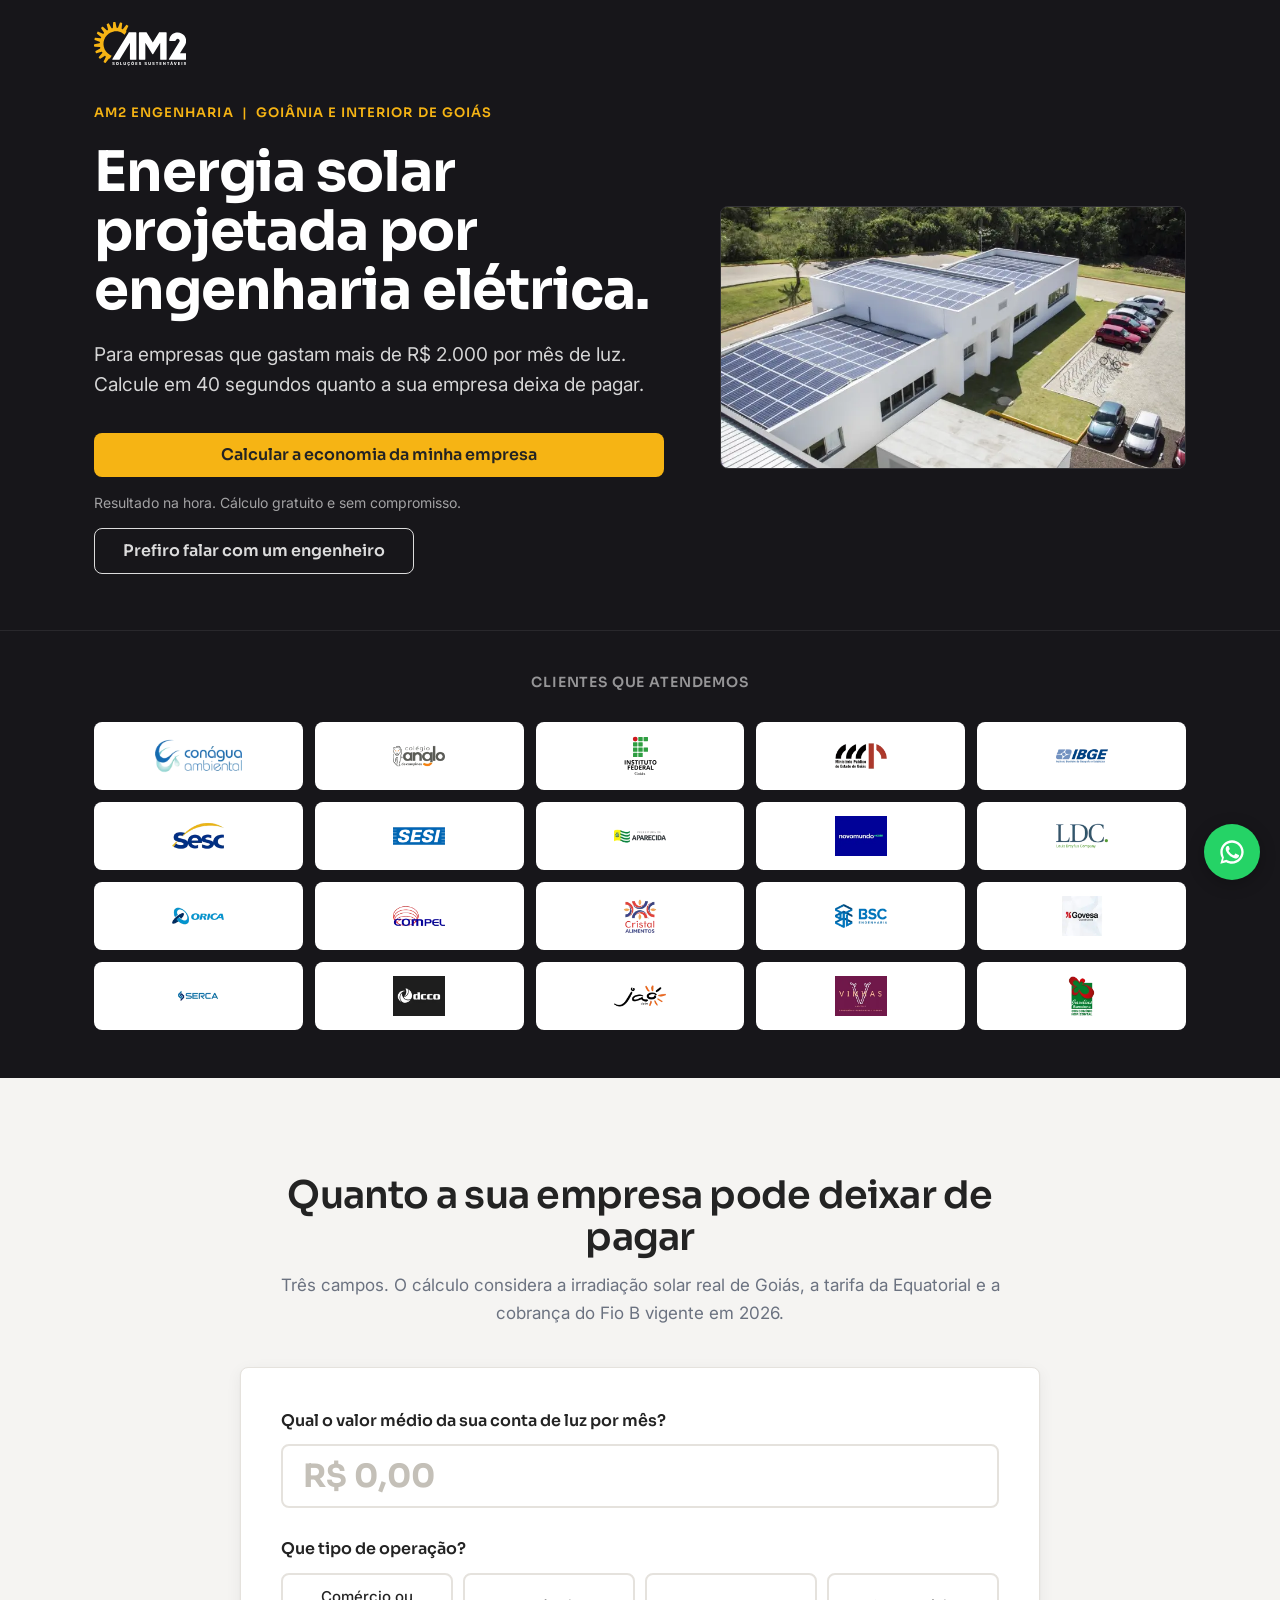
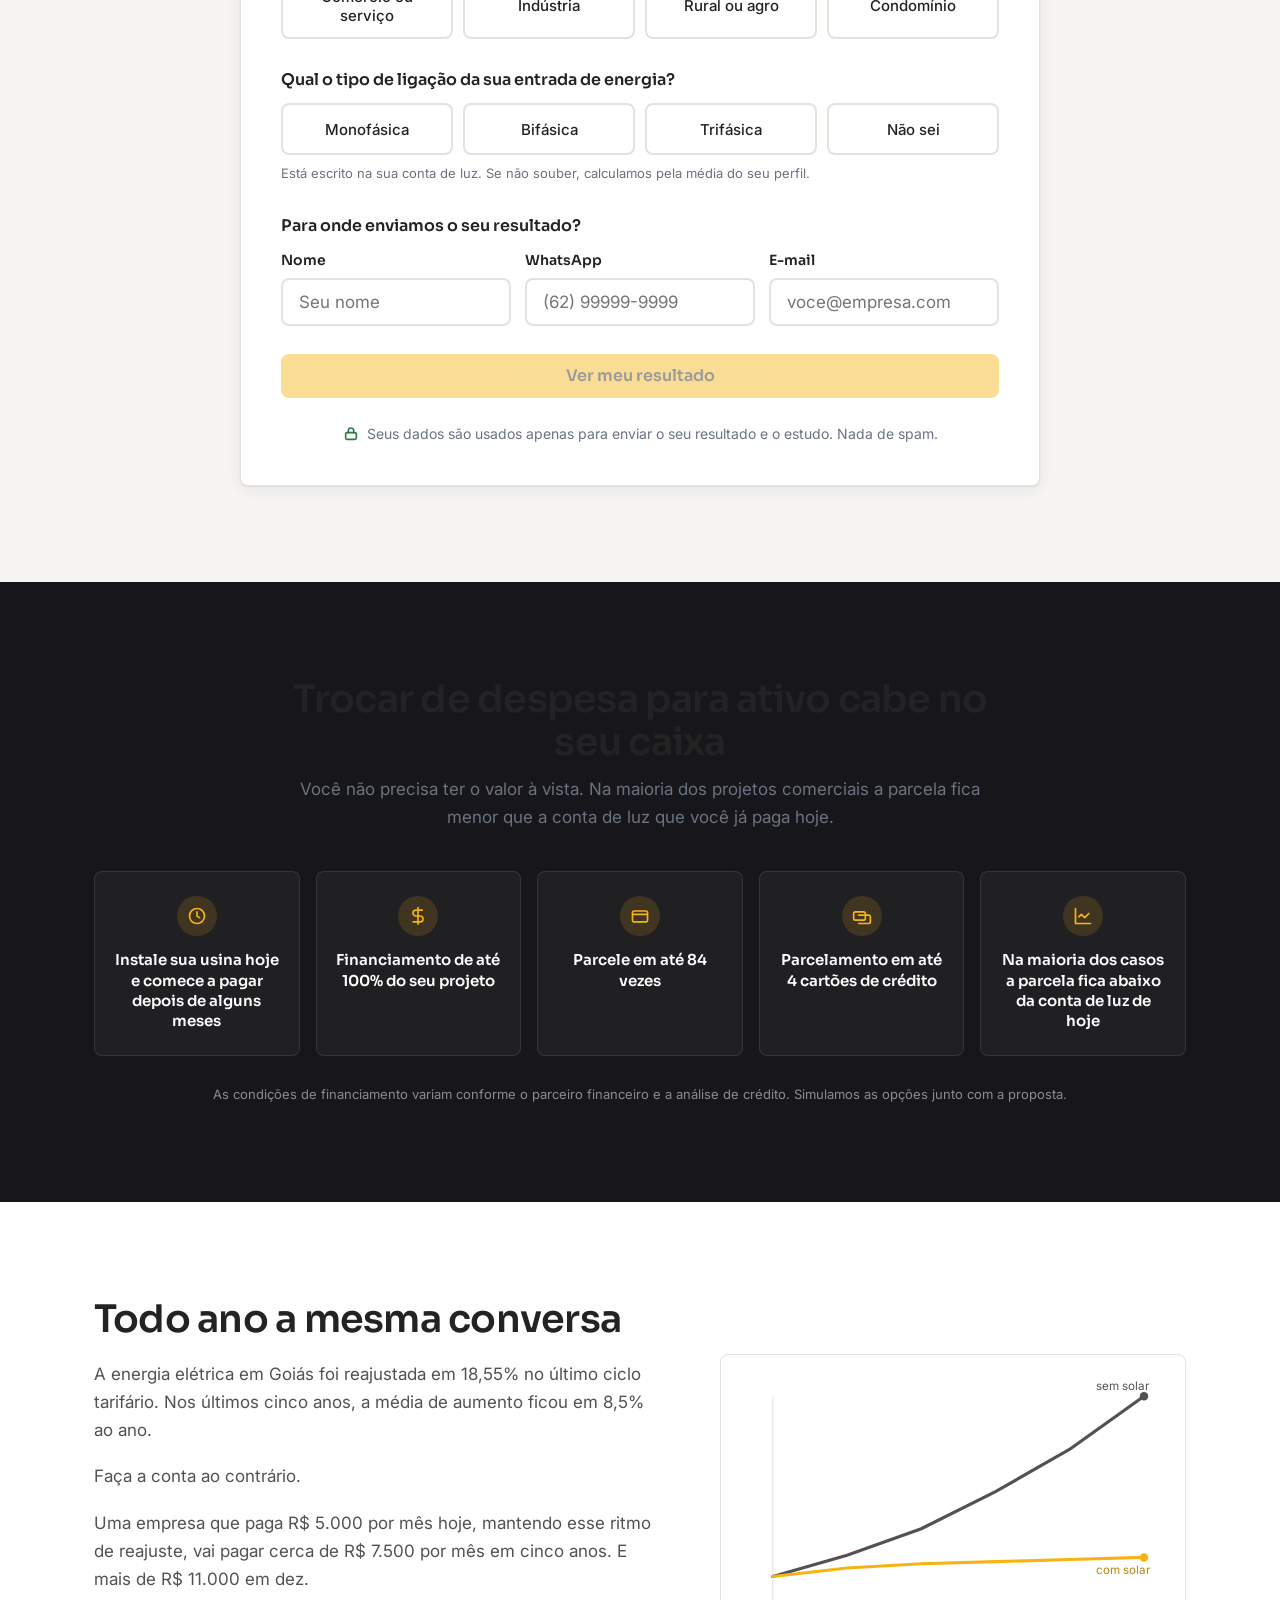
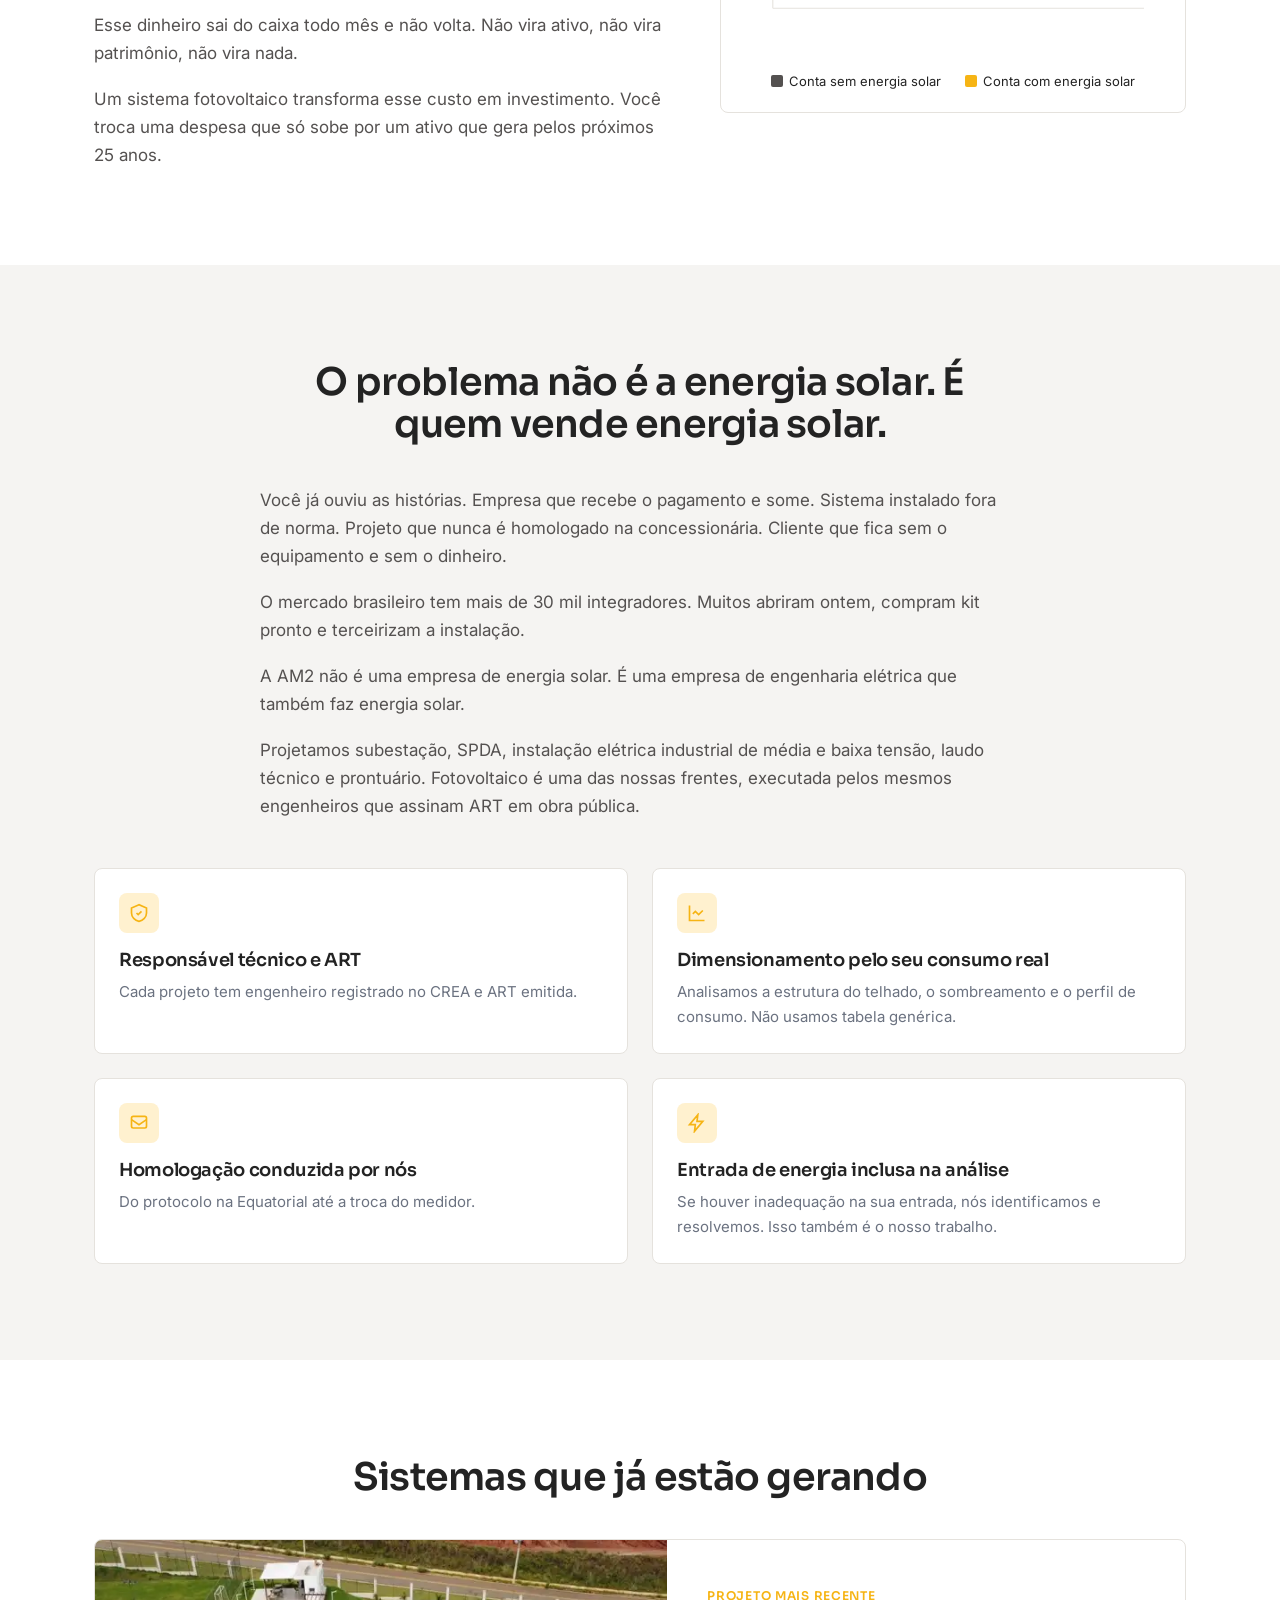
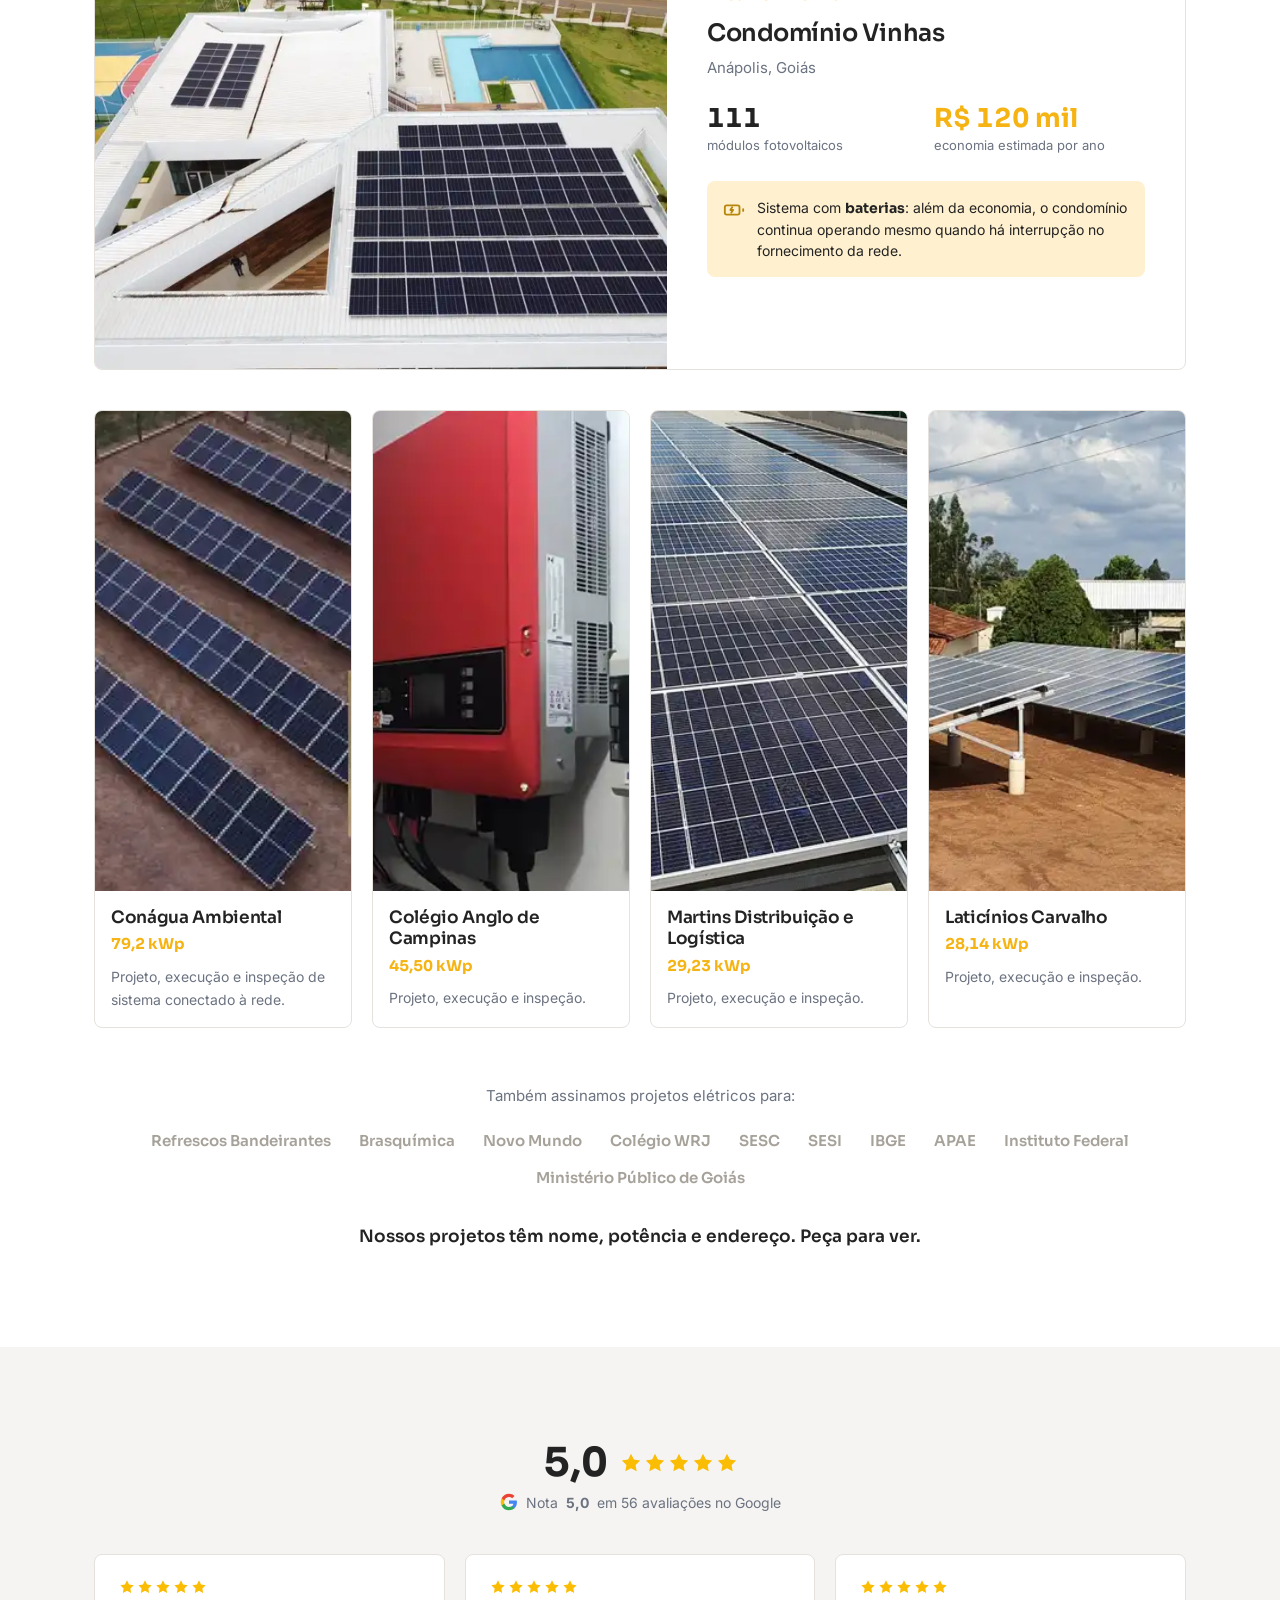
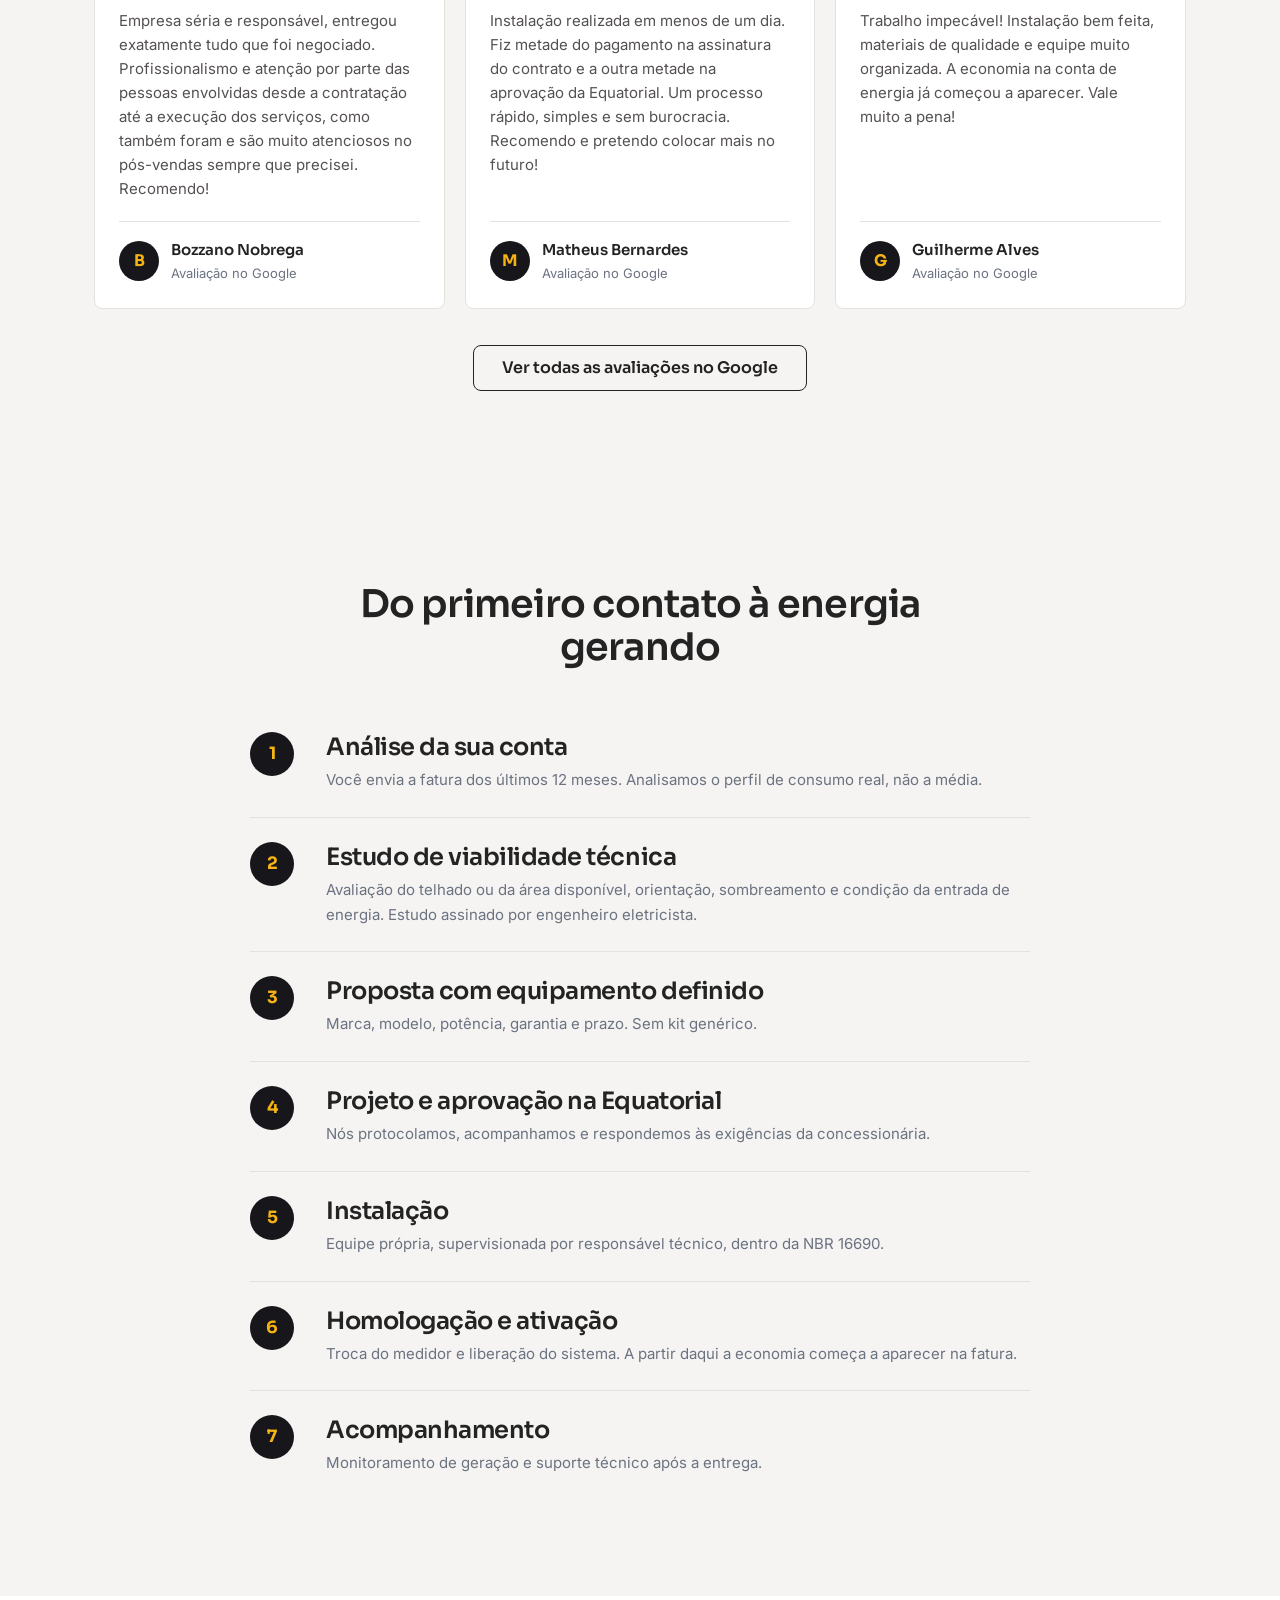
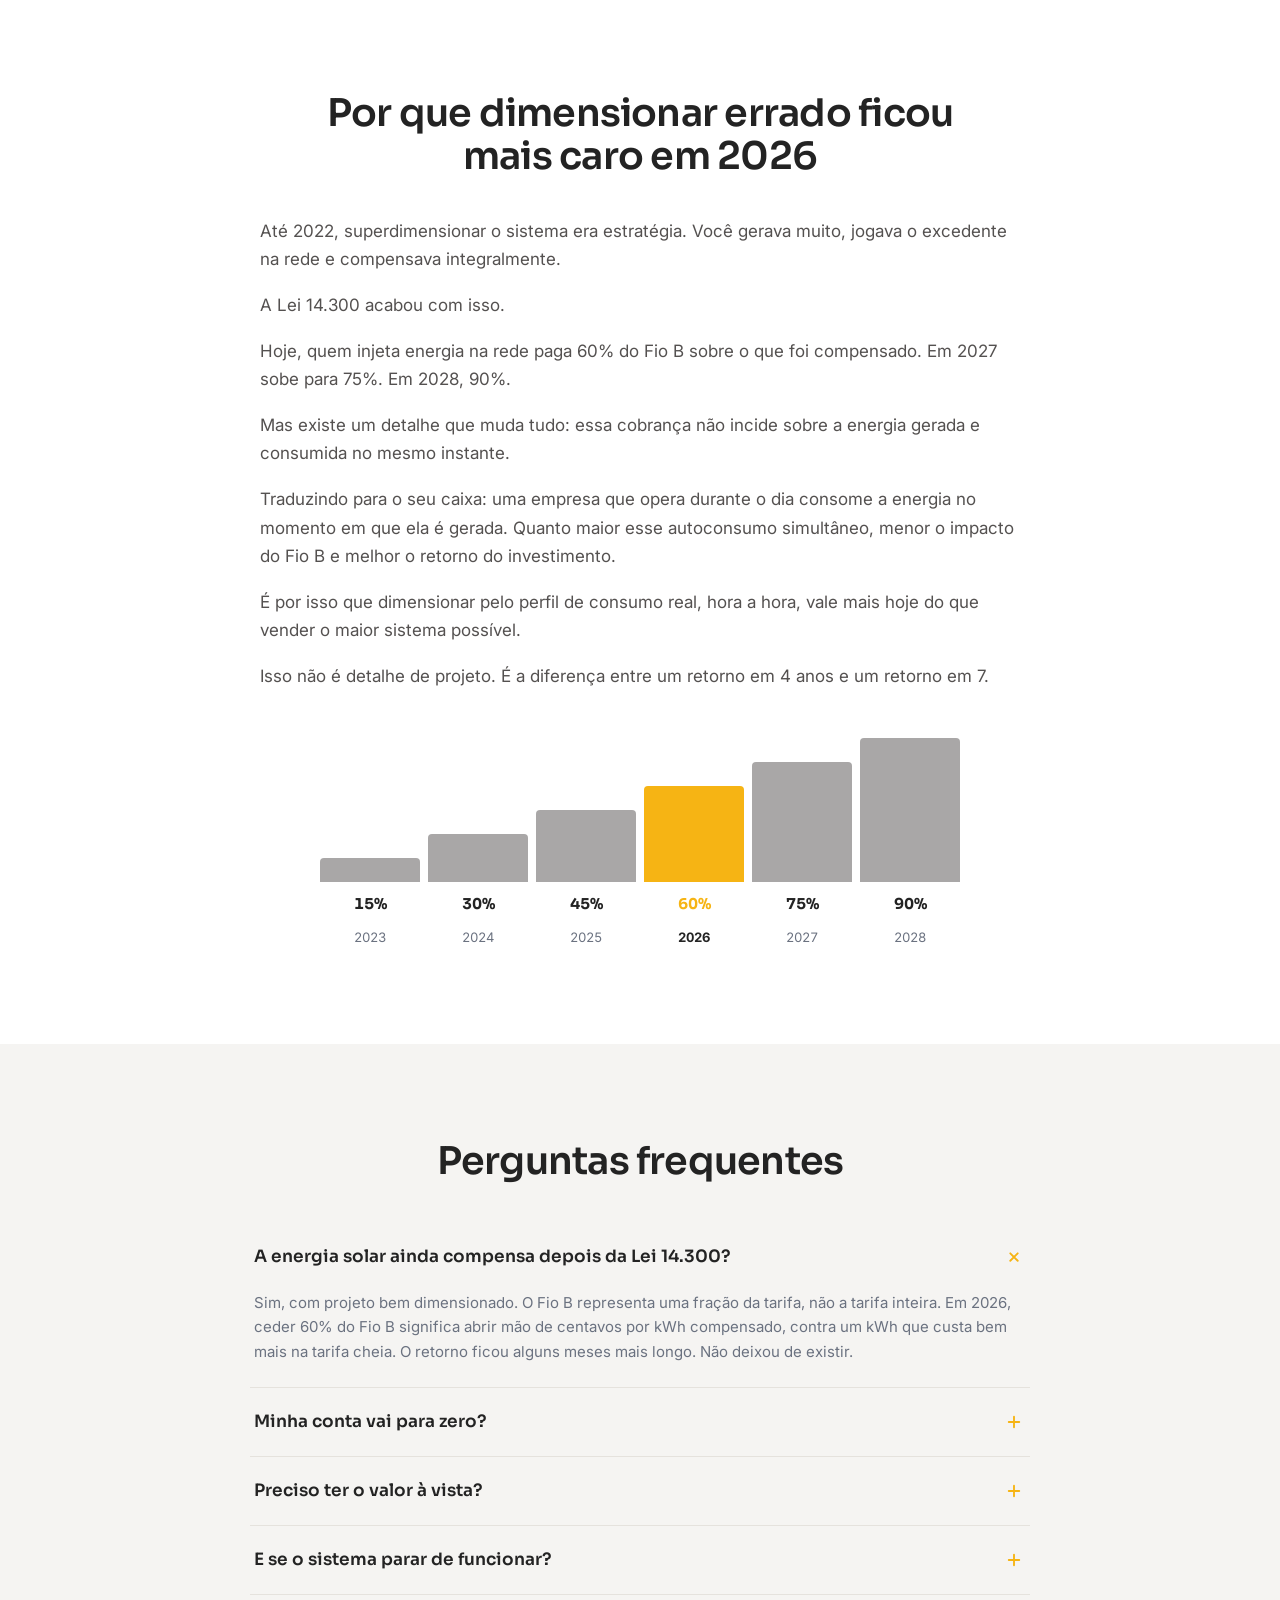
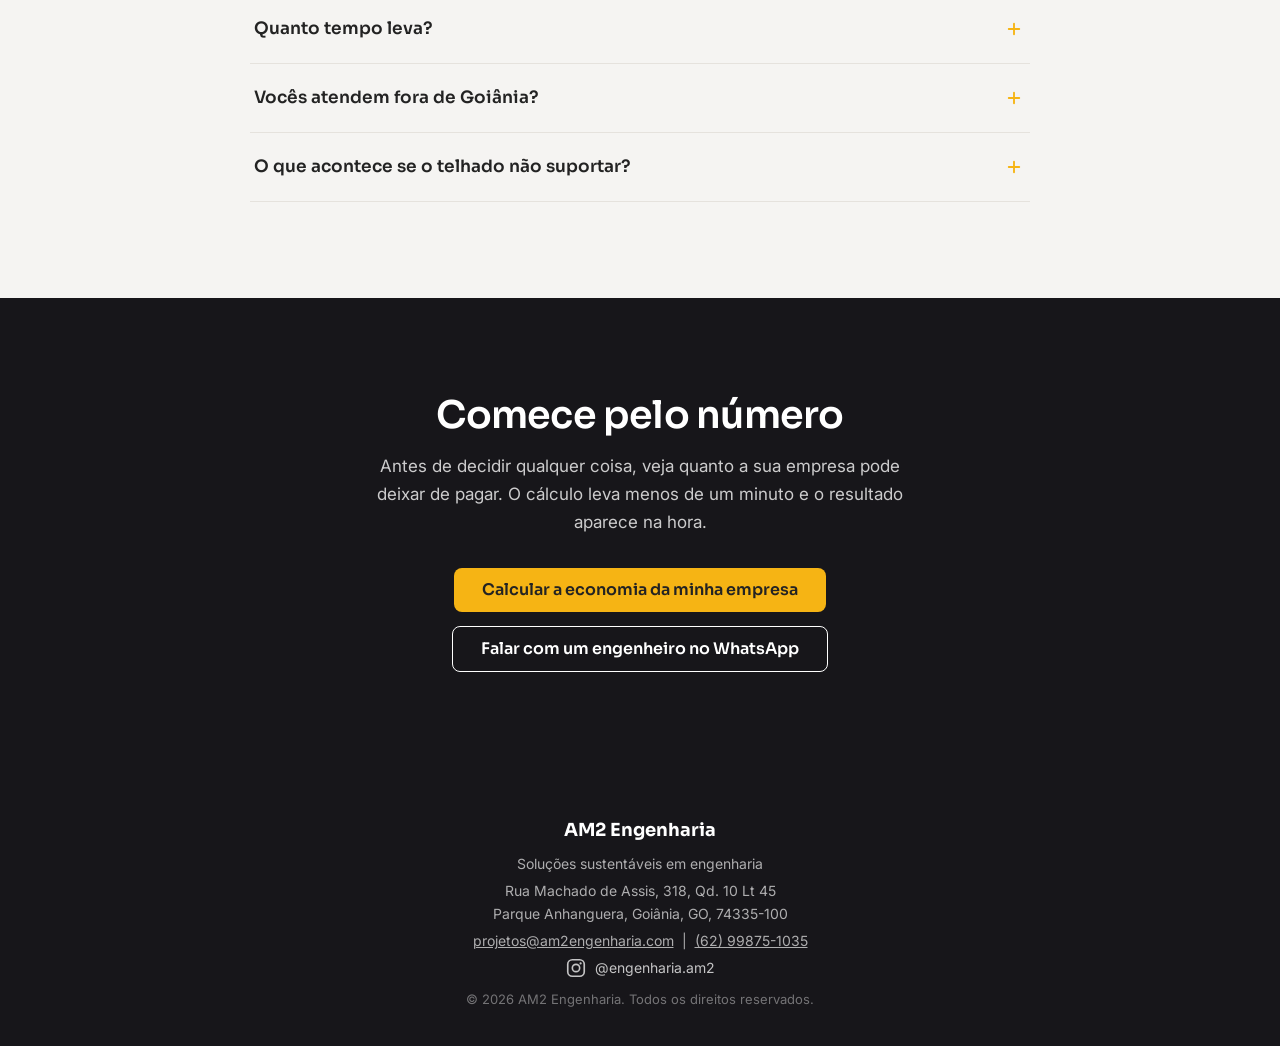
==== commit 901309bc: "Update hero subtitle for clarity Removed reference to specific legal adjustments in the subtitle." ====
--- a/index.html
+++ b/index.html
@@ -115,7 +115,7 @@
       <div class="hero-conteudo">
         <span class="eyebrow">AM2 ENGENHARIA &nbsp;|&nbsp; GOIÂNIA E INTERIOR DE GOIÁS</span>
         <h1>Energia solar projetada por engenharia elétrica.</h1>
-        <p class="hero-subtitulo">Para empresas que gastam mais de R$ 2.000 por mês de luz. Calcule em 40 segundos quanto a sua empresa deixa de pagar, com o cálculo já ajustado à Lei 14.300 e à cobrança do Fio B em 2026.</p>
+        <p class="hero-subtitulo">Para empresas que gastam mais de R$ 2.000 por mês de luz. Calcule em 40 segundos quanto a sua empresa deixa de pagar.</p>
         <div class="hero-acoes">
           <button class="btn btn-primario btn-bloco" data-rolar-para="#calculadora">Calcular a economia da minha empresa</button>
           <span class="hero-micro">Resultado na hora. Cálculo gratuito e sem compromisso.</span>
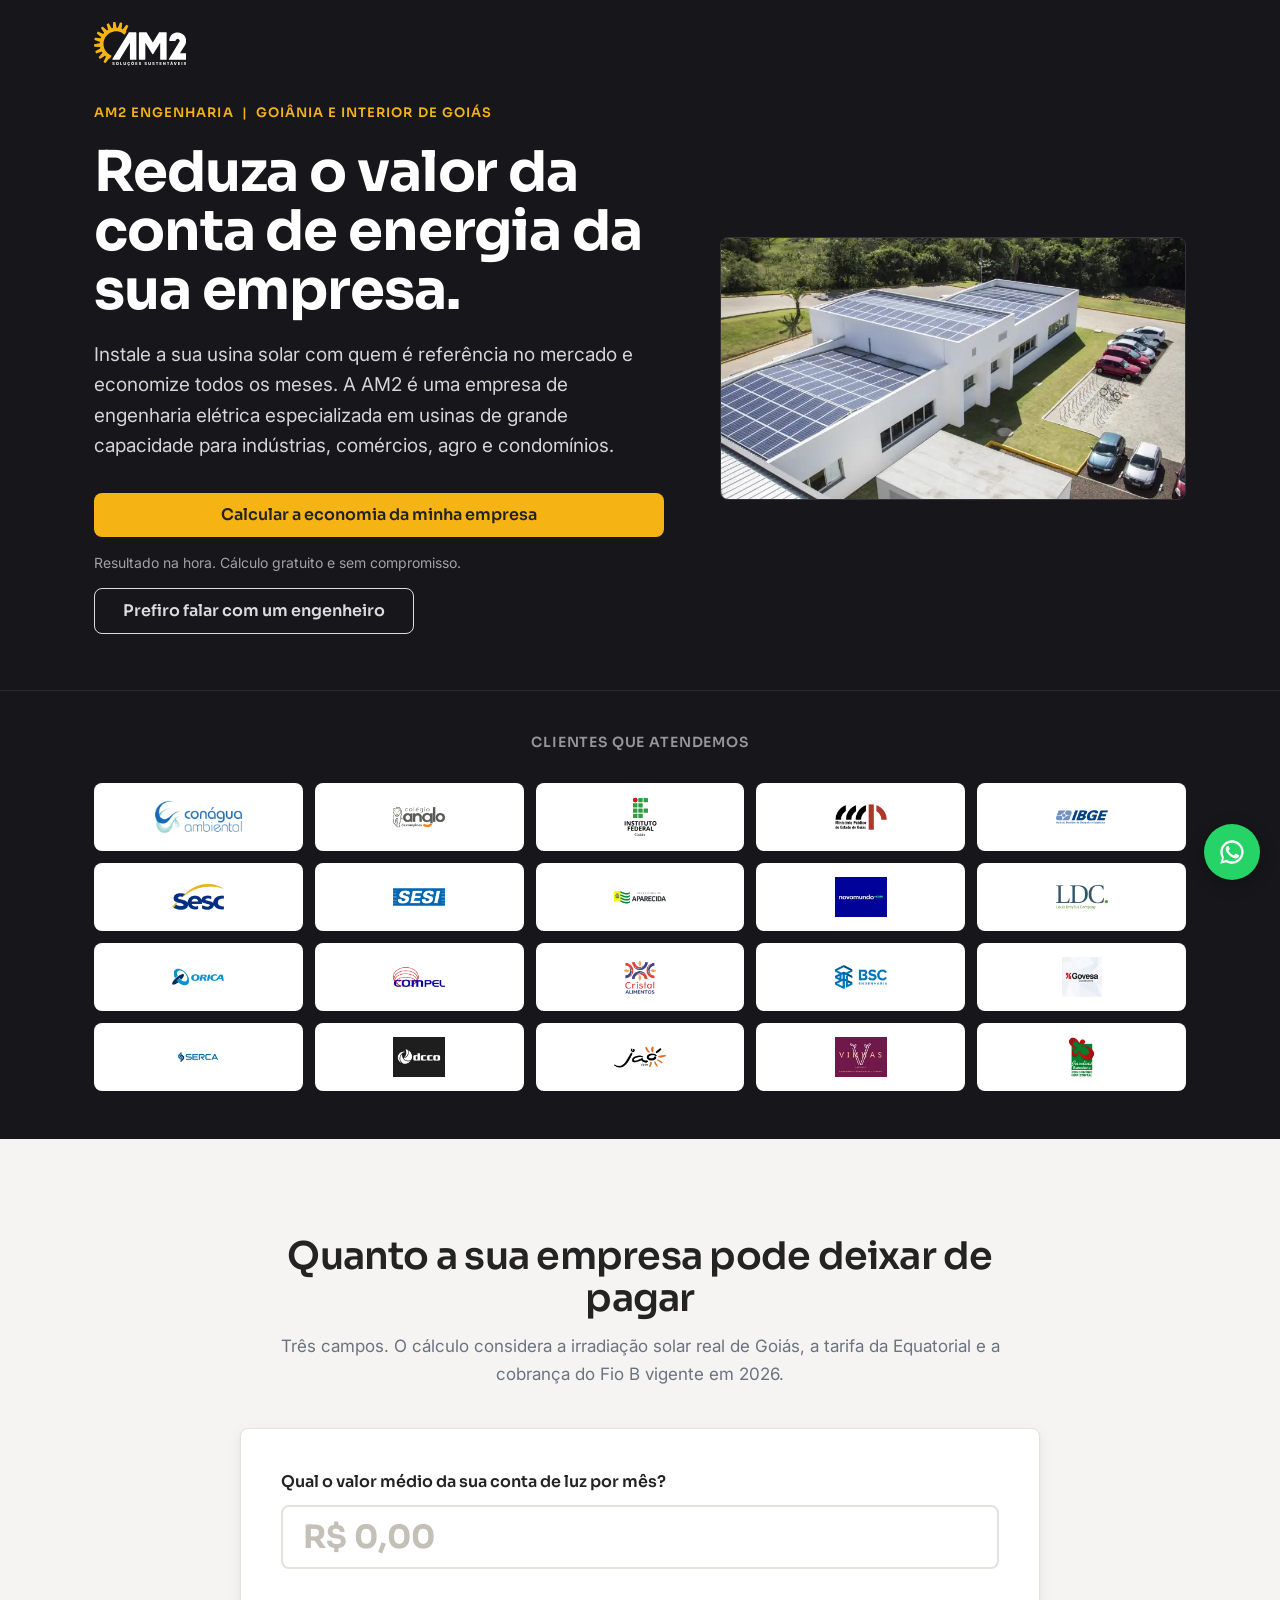
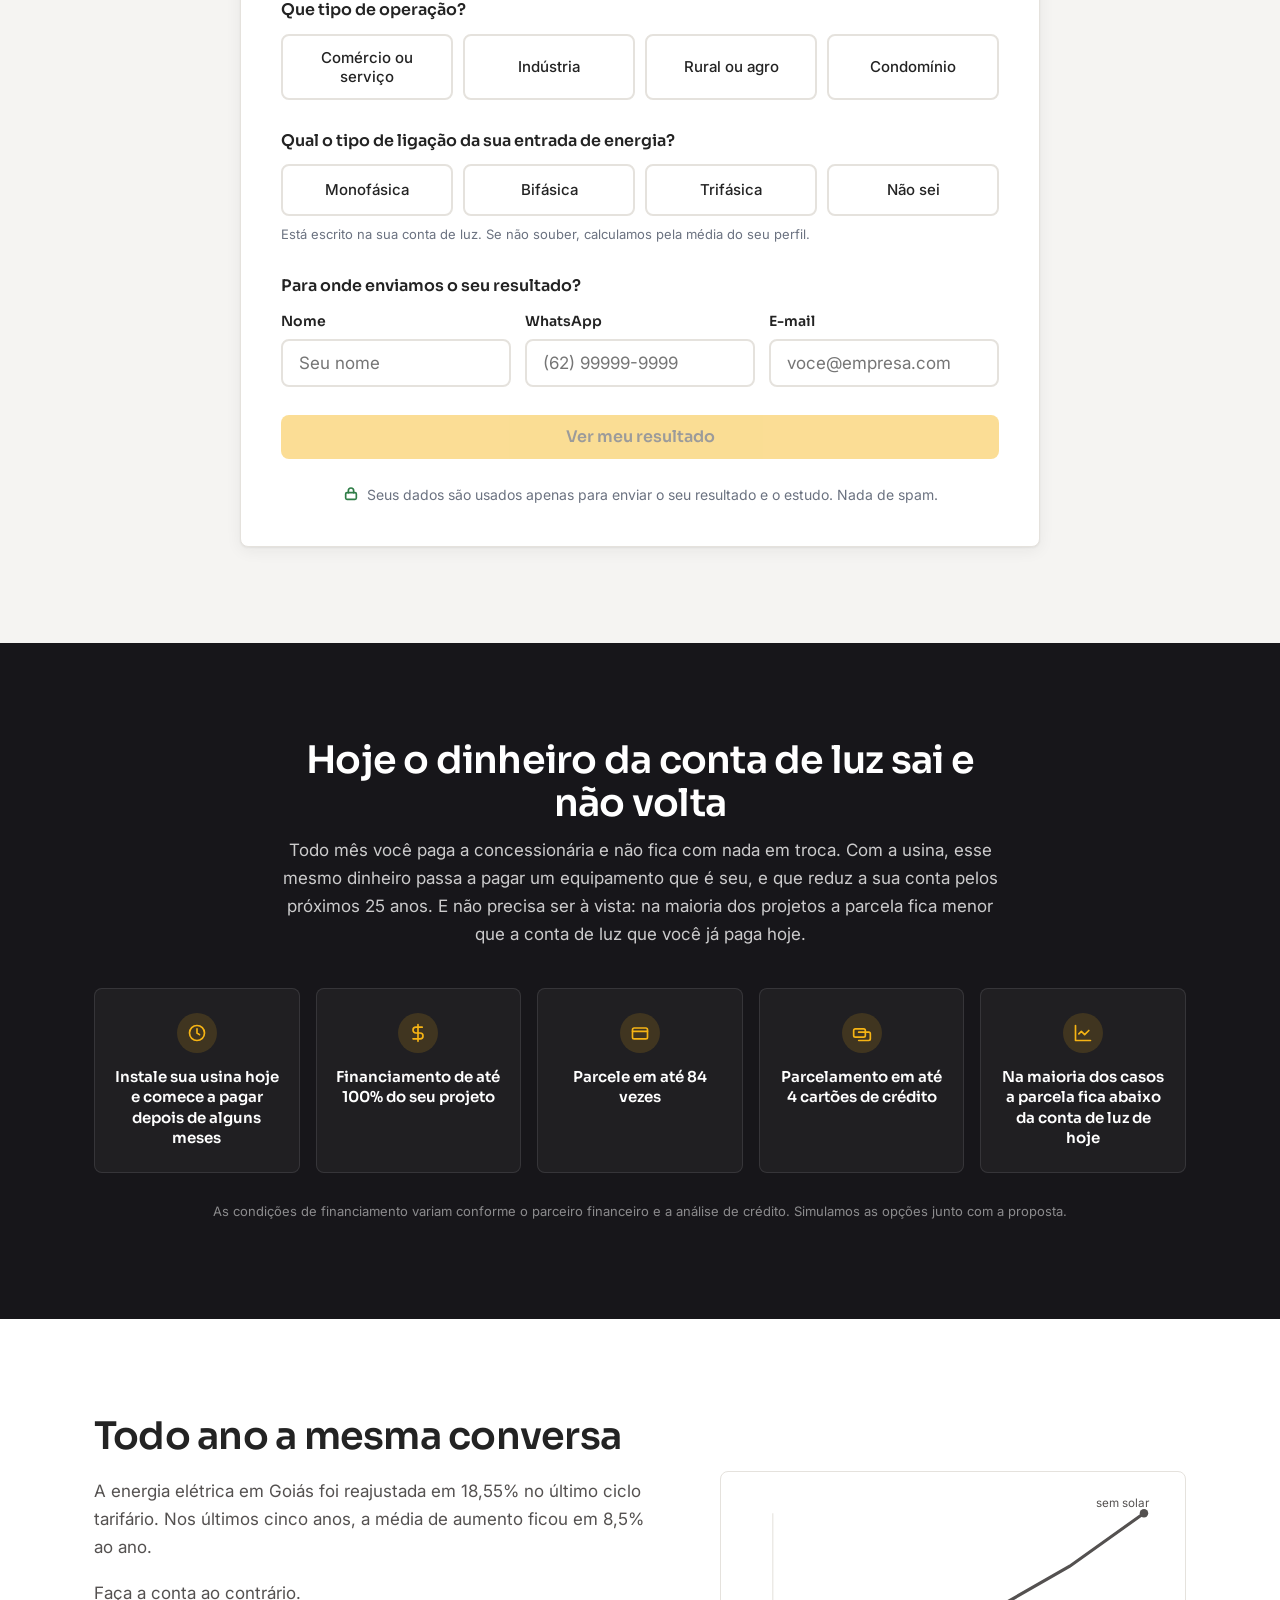
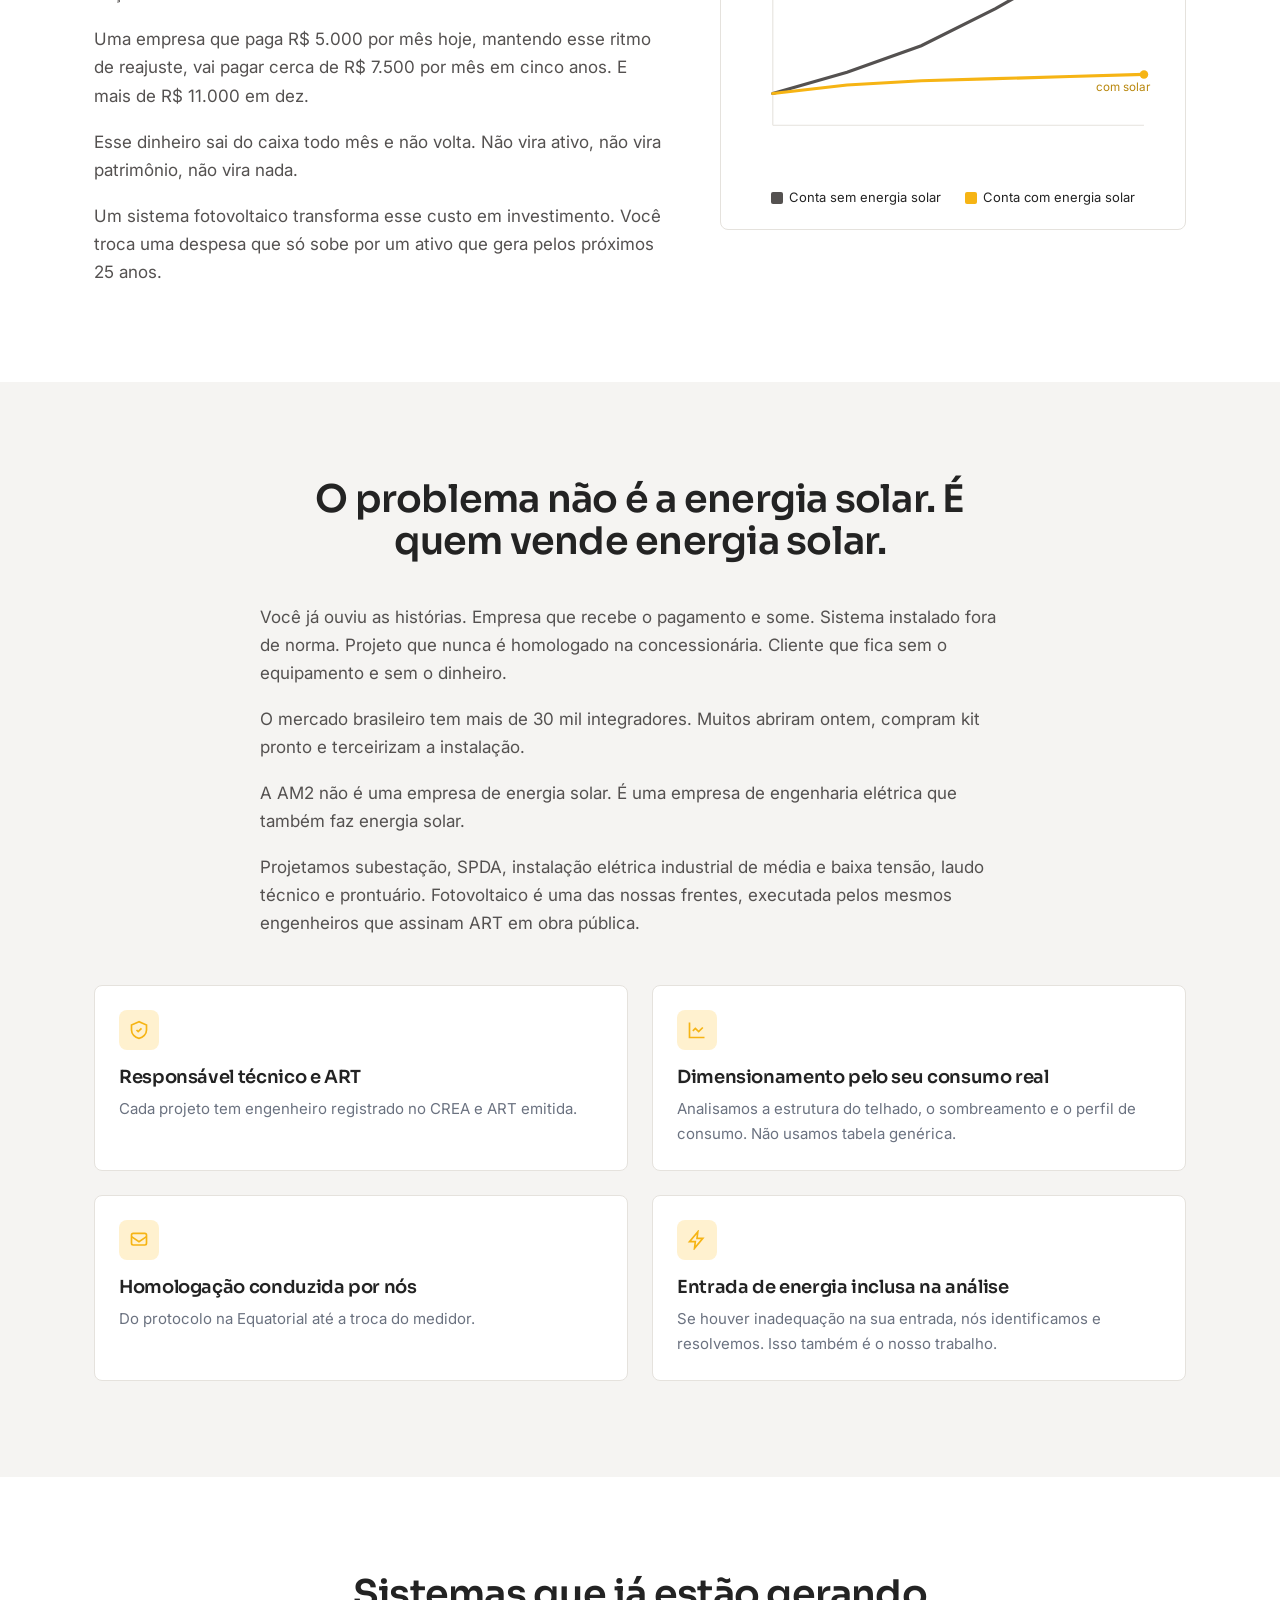
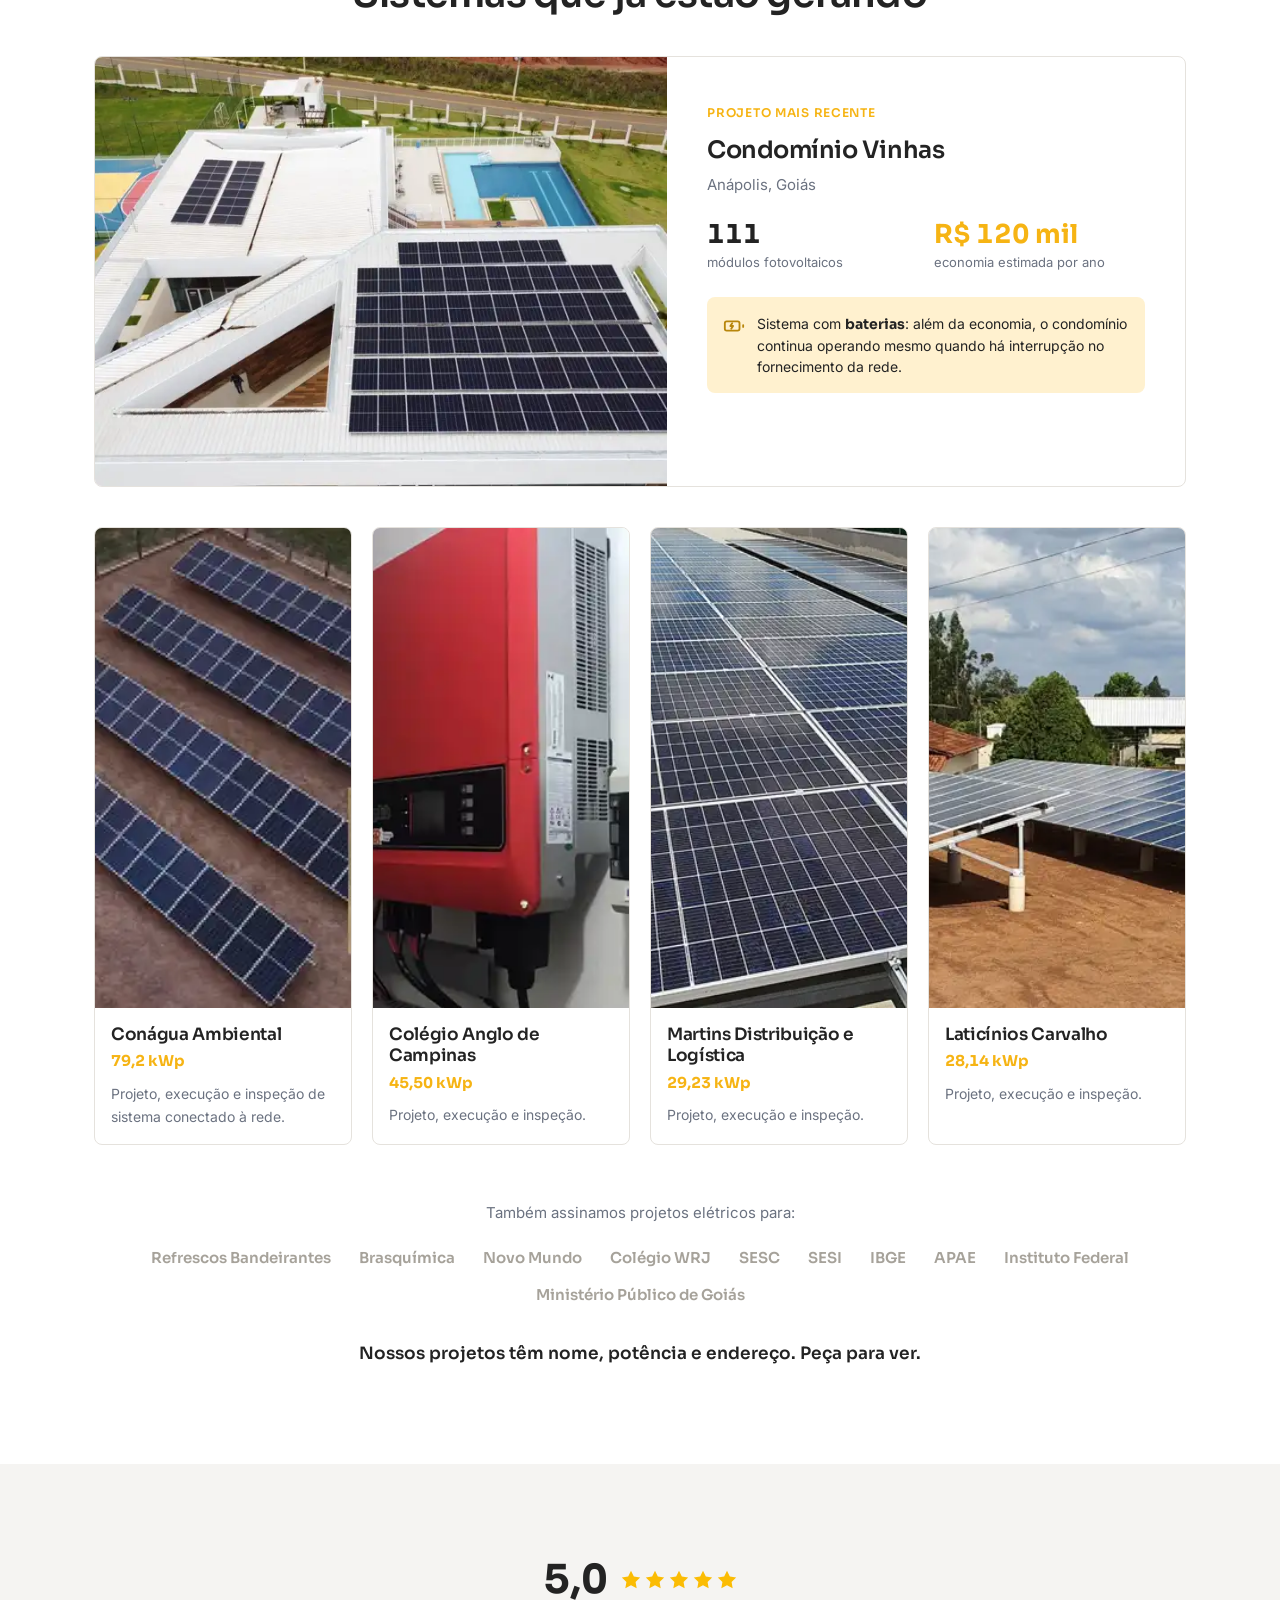
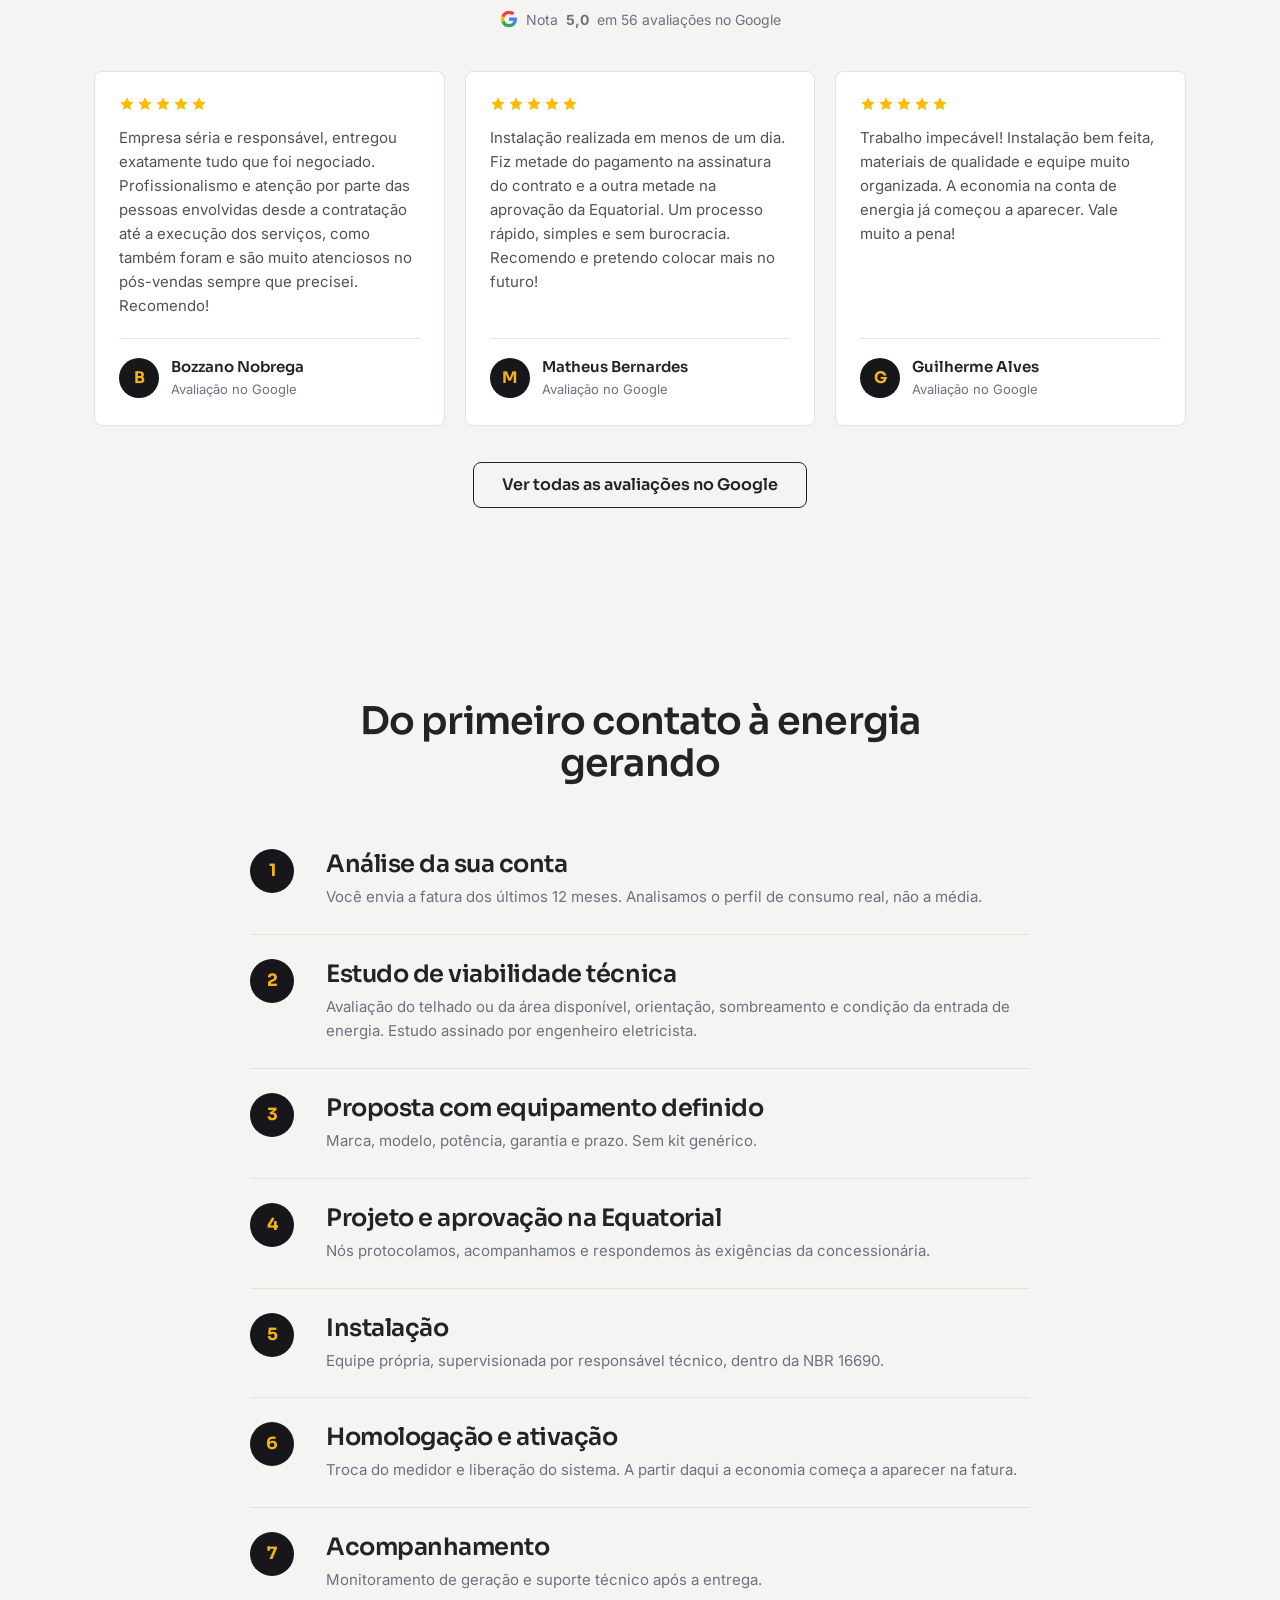
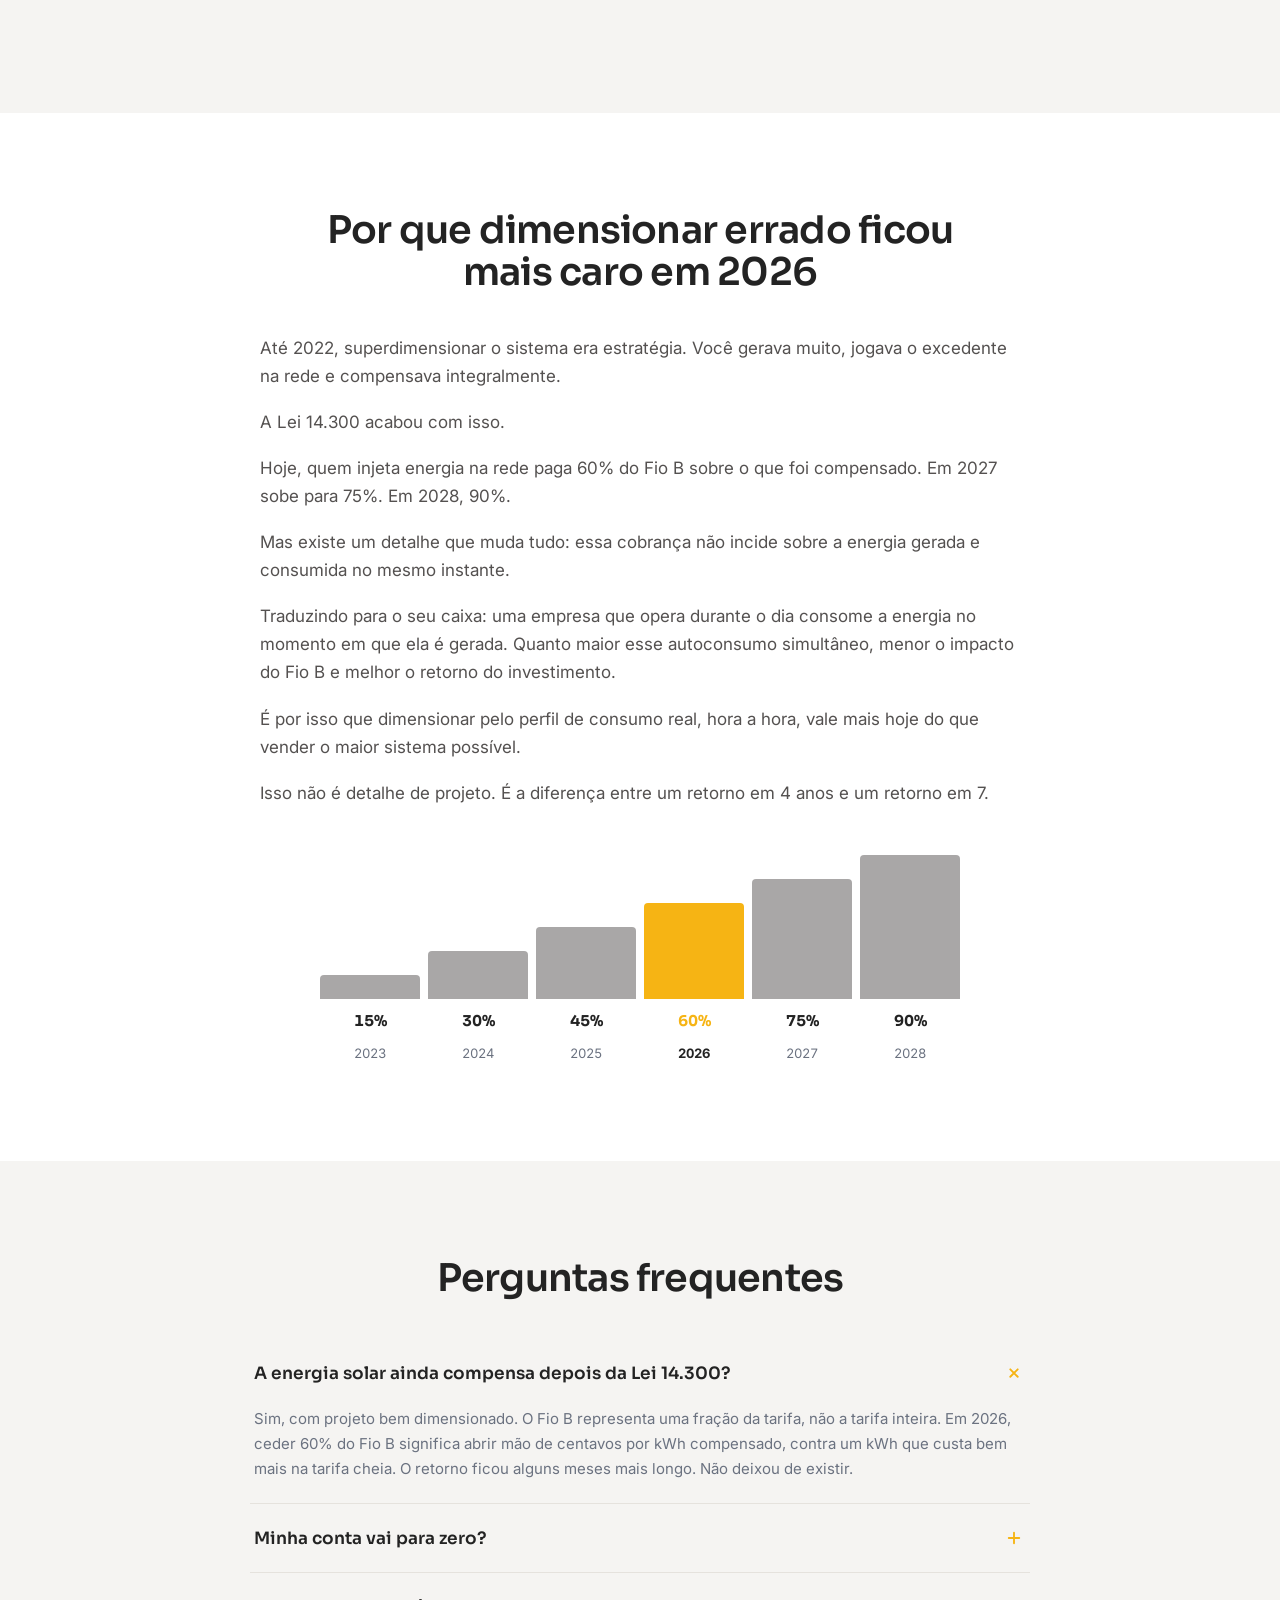
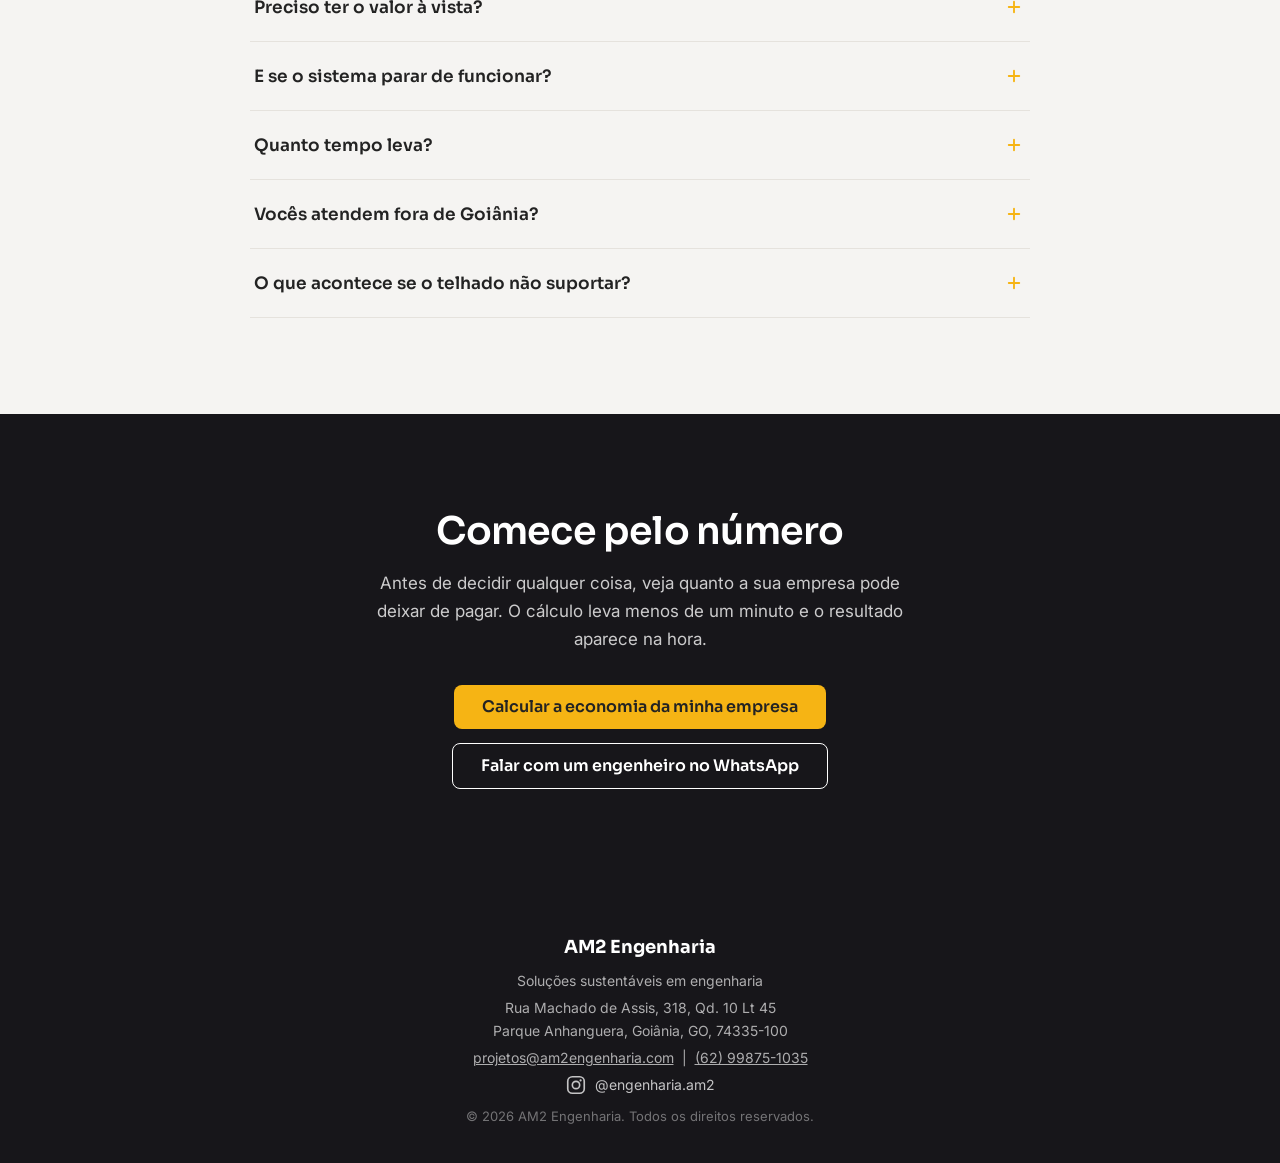
==== commit a22d3183: "Reescreve copy do hero e corrige contraste da secao de pagamento Hero focado no beneficio direto (re" ====
--- a/index.html
+++ b/index.html
@@ -114,8 +114,8 @@
     <div class="hero-grid">
       <div class="hero-conteudo">
         <span class="eyebrow">AM2 ENGENHARIA &nbsp;|&nbsp; GOIÂNIA E INTERIOR DE GOIÁS</span>
-        <h1>Energia solar projetada por engenharia elétrica.</h1>
-        <p class="hero-subtitulo">Para empresas que gastam mais de R$ 2.000 por mês de luz. Calcule em 40 segundos quanto a sua empresa deixa de pagar.</p>
+        <h1>Reduza o valor da conta de energia da sua empresa.</h1>
+        <p class="hero-subtitulo">Instale a sua usina solar com quem é referência no mercado e economize todos os meses. A AM2 é uma empresa de engenharia elétrica especializada em usinas de grande capacidade para indústrias, comércios, agro e condomínios.</p>
         <div class="hero-acoes">
           <button class="btn btn-primario btn-bloco" data-rolar-para="#calculadora">Calcular a economia da minha empresa</button>
           <span class="hero-micro">Resultado na hora. Cálculo gratuito e sem compromisso.</span>
@@ -320,8 +320,8 @@
 <section class="pagamento-secao">
   <div class="container">
     <div class="titulo-secao">
-      <h2>Trocar de despesa para ativo cabe no seu caixa</h2>
-      <p>Você não precisa ter o valor à vista. Na maioria dos projetos comerciais a parcela fica menor que a conta de luz que você já paga hoje.</p>
+      <h2>Hoje o dinheiro da conta de luz sai e não volta</h2>
+      <p>Todo mês você paga a concessionária e não fica com nada em troca. Com a usina, esse mesmo dinheiro passa a pagar um equipamento que é seu, e que reduz a sua conta pelos próximos 25 anos. E não precisa ser à vista: na maioria dos projetos a parcela fica menor que a conta de luz que você já paga hoje.</p>
     </div>
     <div class="pagamento-grid">
       <div class="pagamento-item">
--- a/css/style.css
+++ b/css/style.css
@@ -677,6 +677,10 @@
 
 /* ---------- CONDIÇÕES DE PAGAMENTO (bullets) ---------- */
 .pagamento-secao { background: var(--am2-grafite-escuro); color: var(--am2-branco); }
+/* A secao tem fundo escuro, entao titulo e subtitulo precisam inverter a cor:
+   sem isso o h2 herda o grafite padrao e some no fundo. */
+.pagamento-secao h2 { color: var(--am2-branco); }
+.pagamento-secao .titulo-secao p { color: rgba(255,255,255,0.78); }
 .pagamento-grid {
   display: grid;
   grid-template-columns: repeat(5, 1fr);
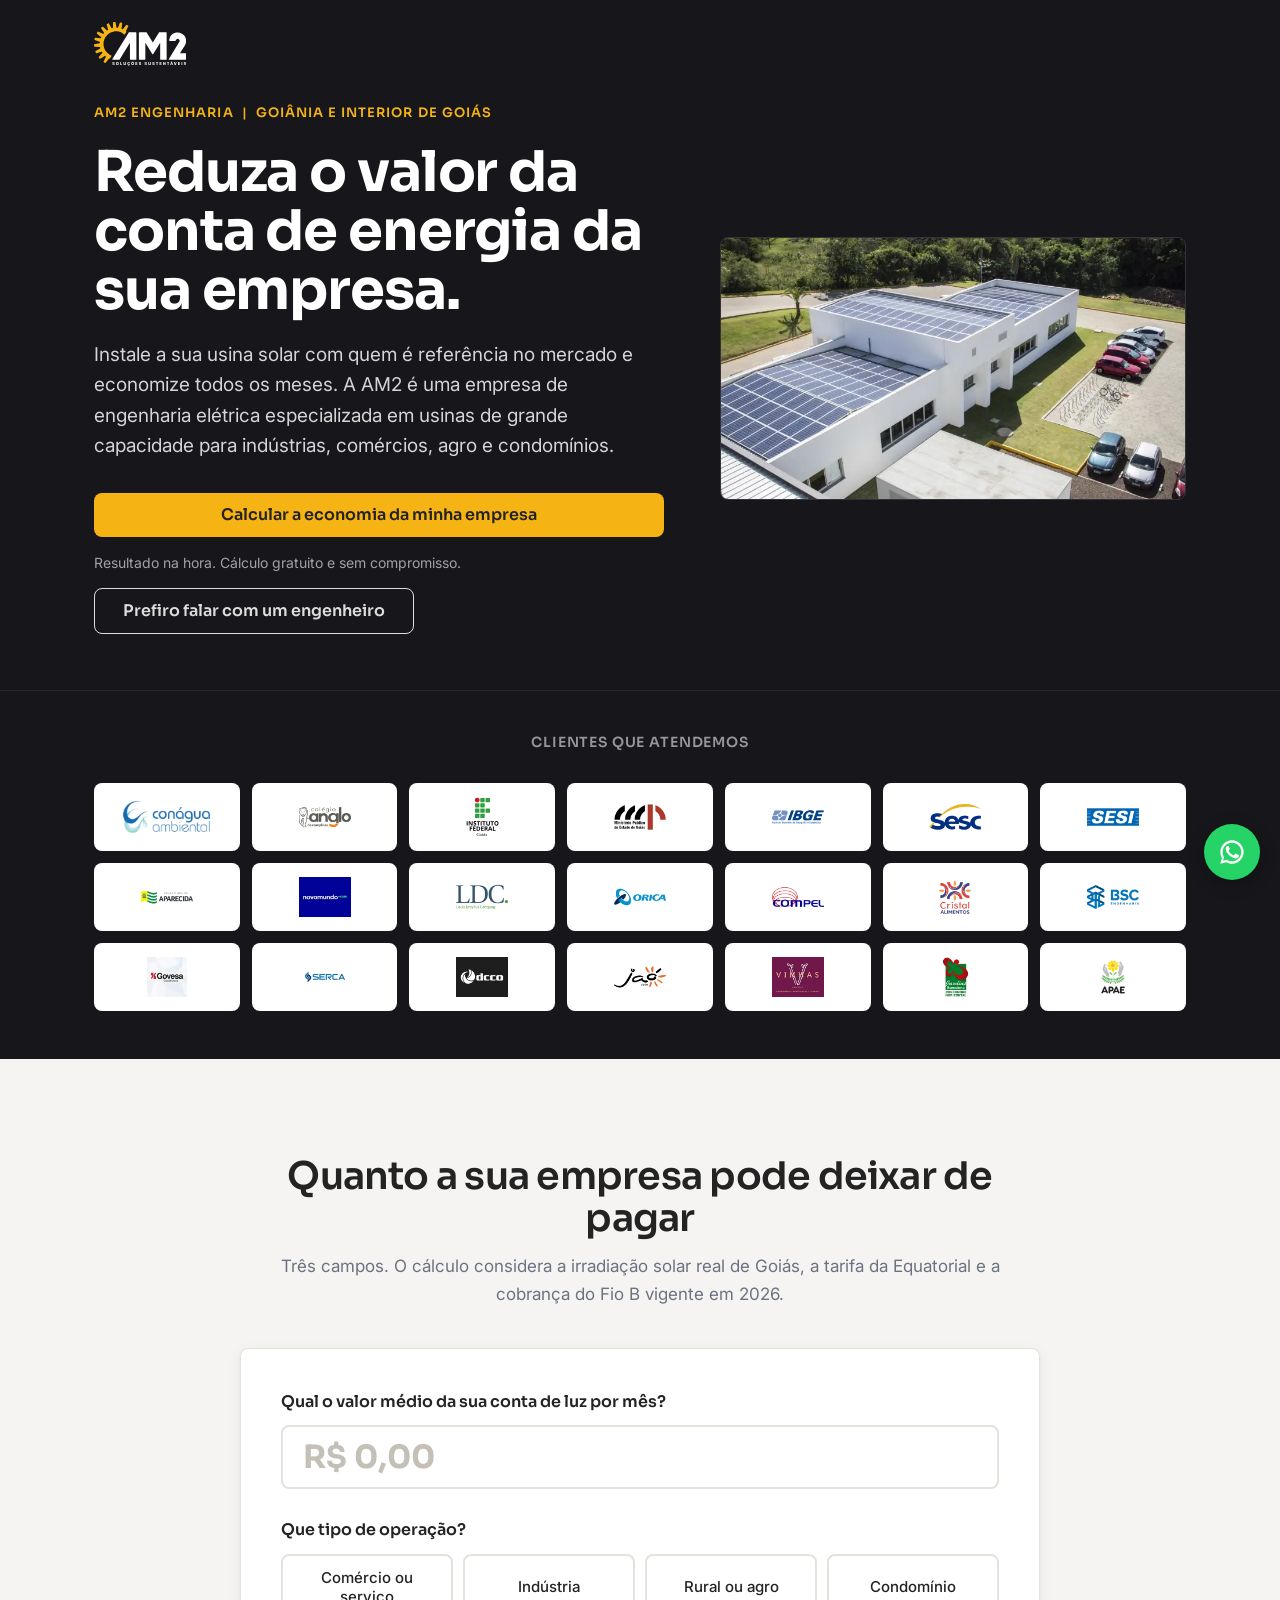
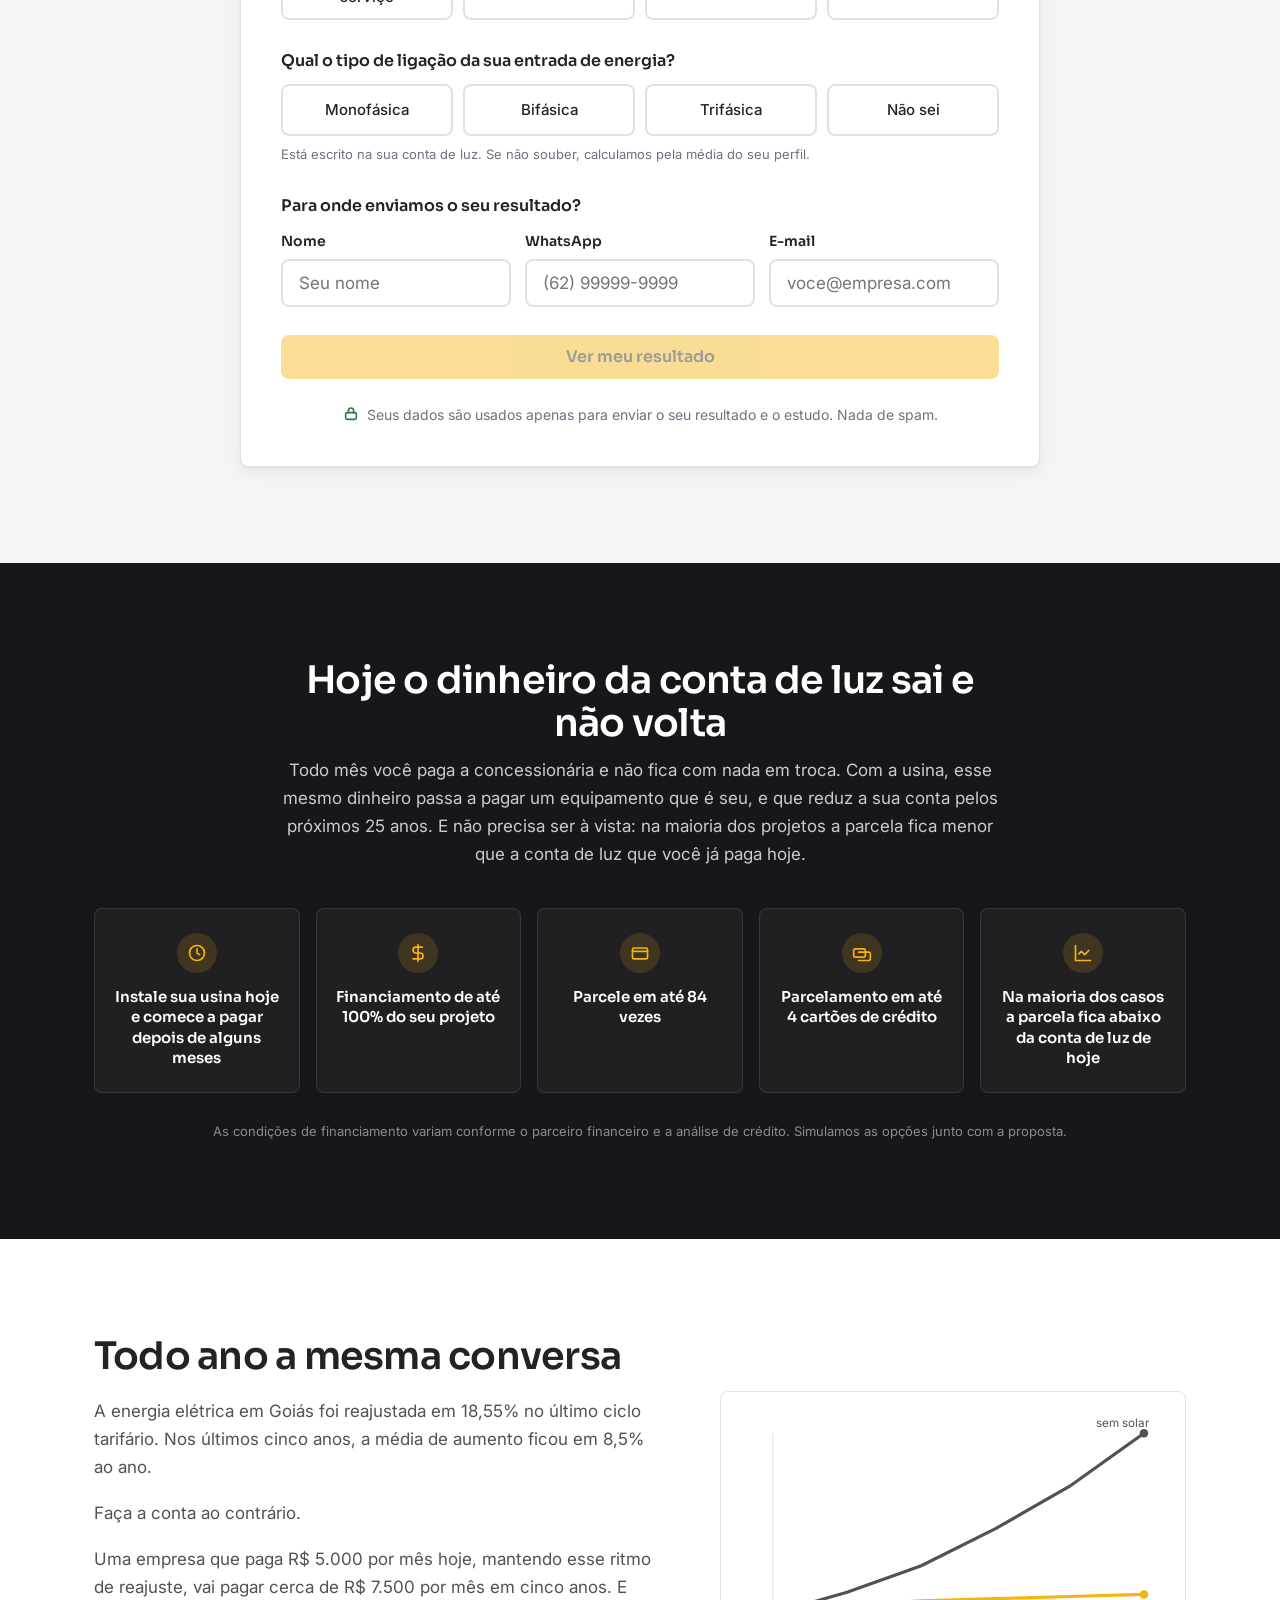
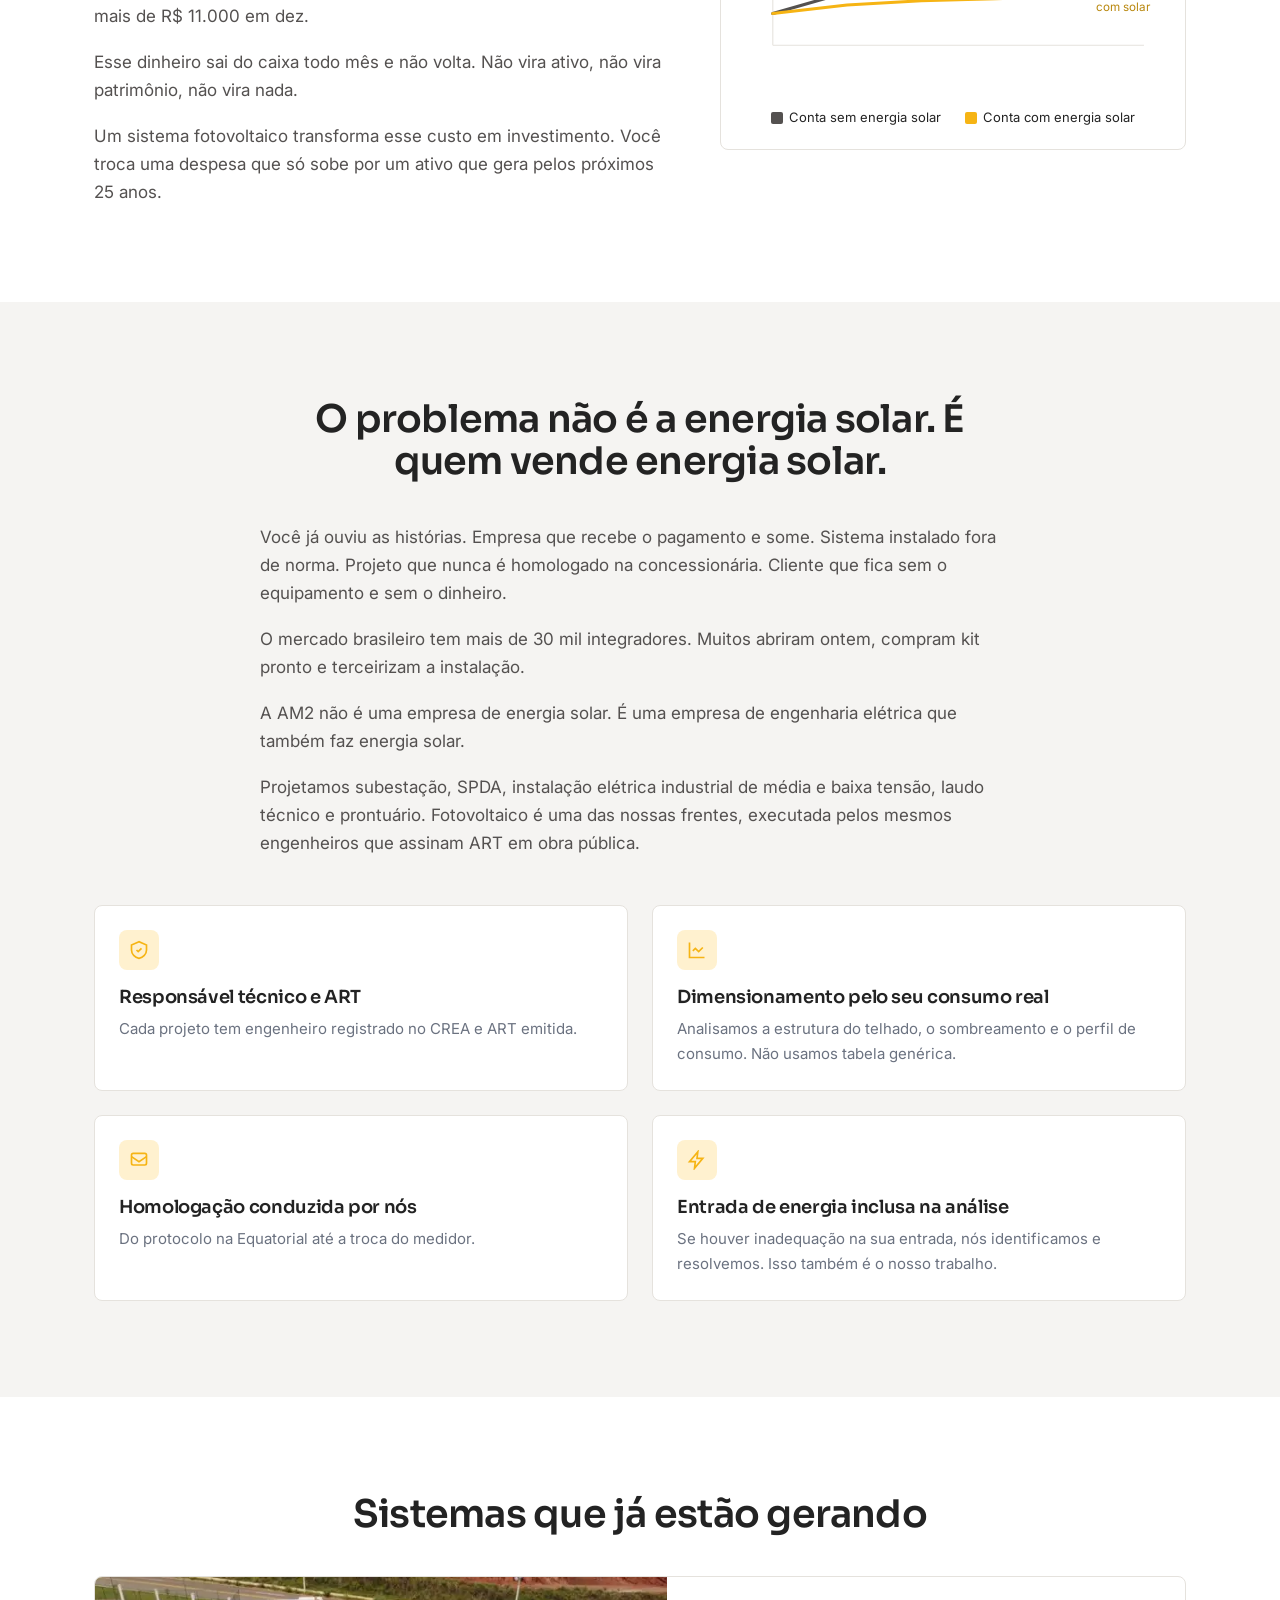
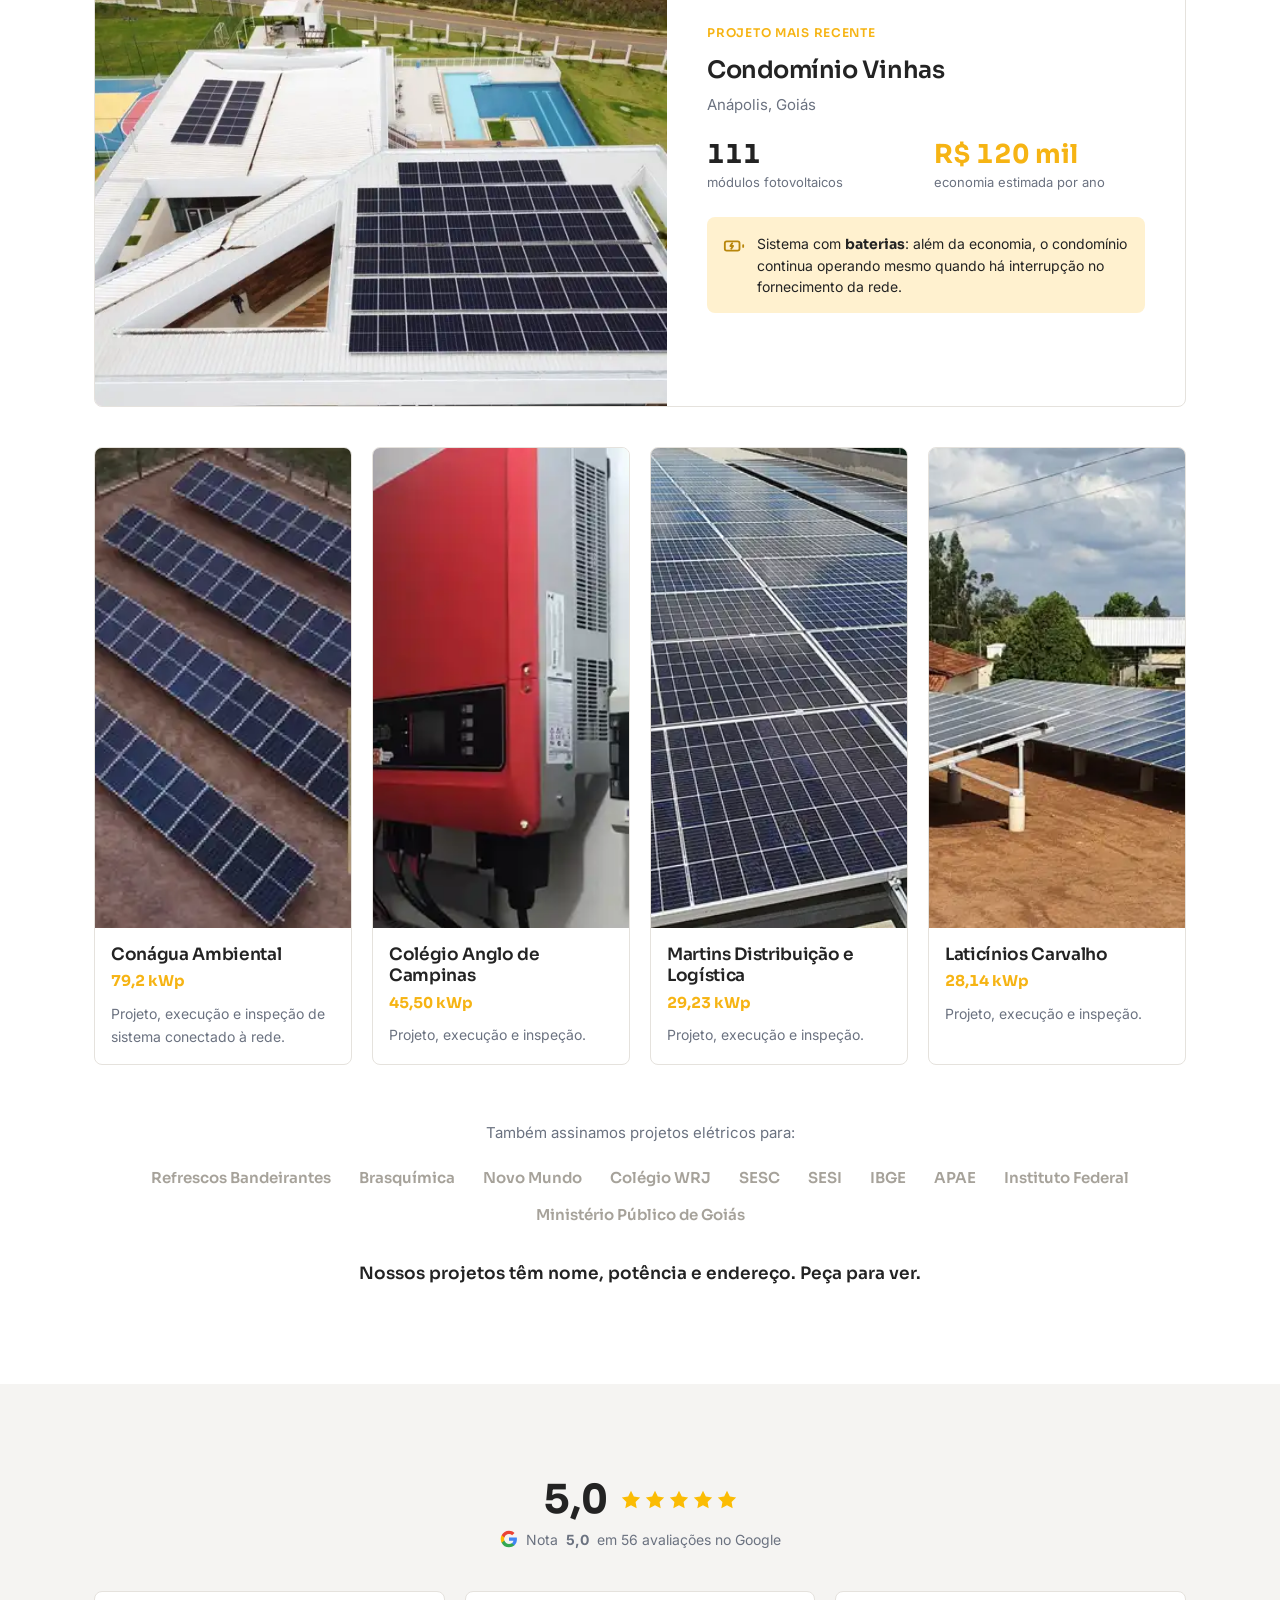
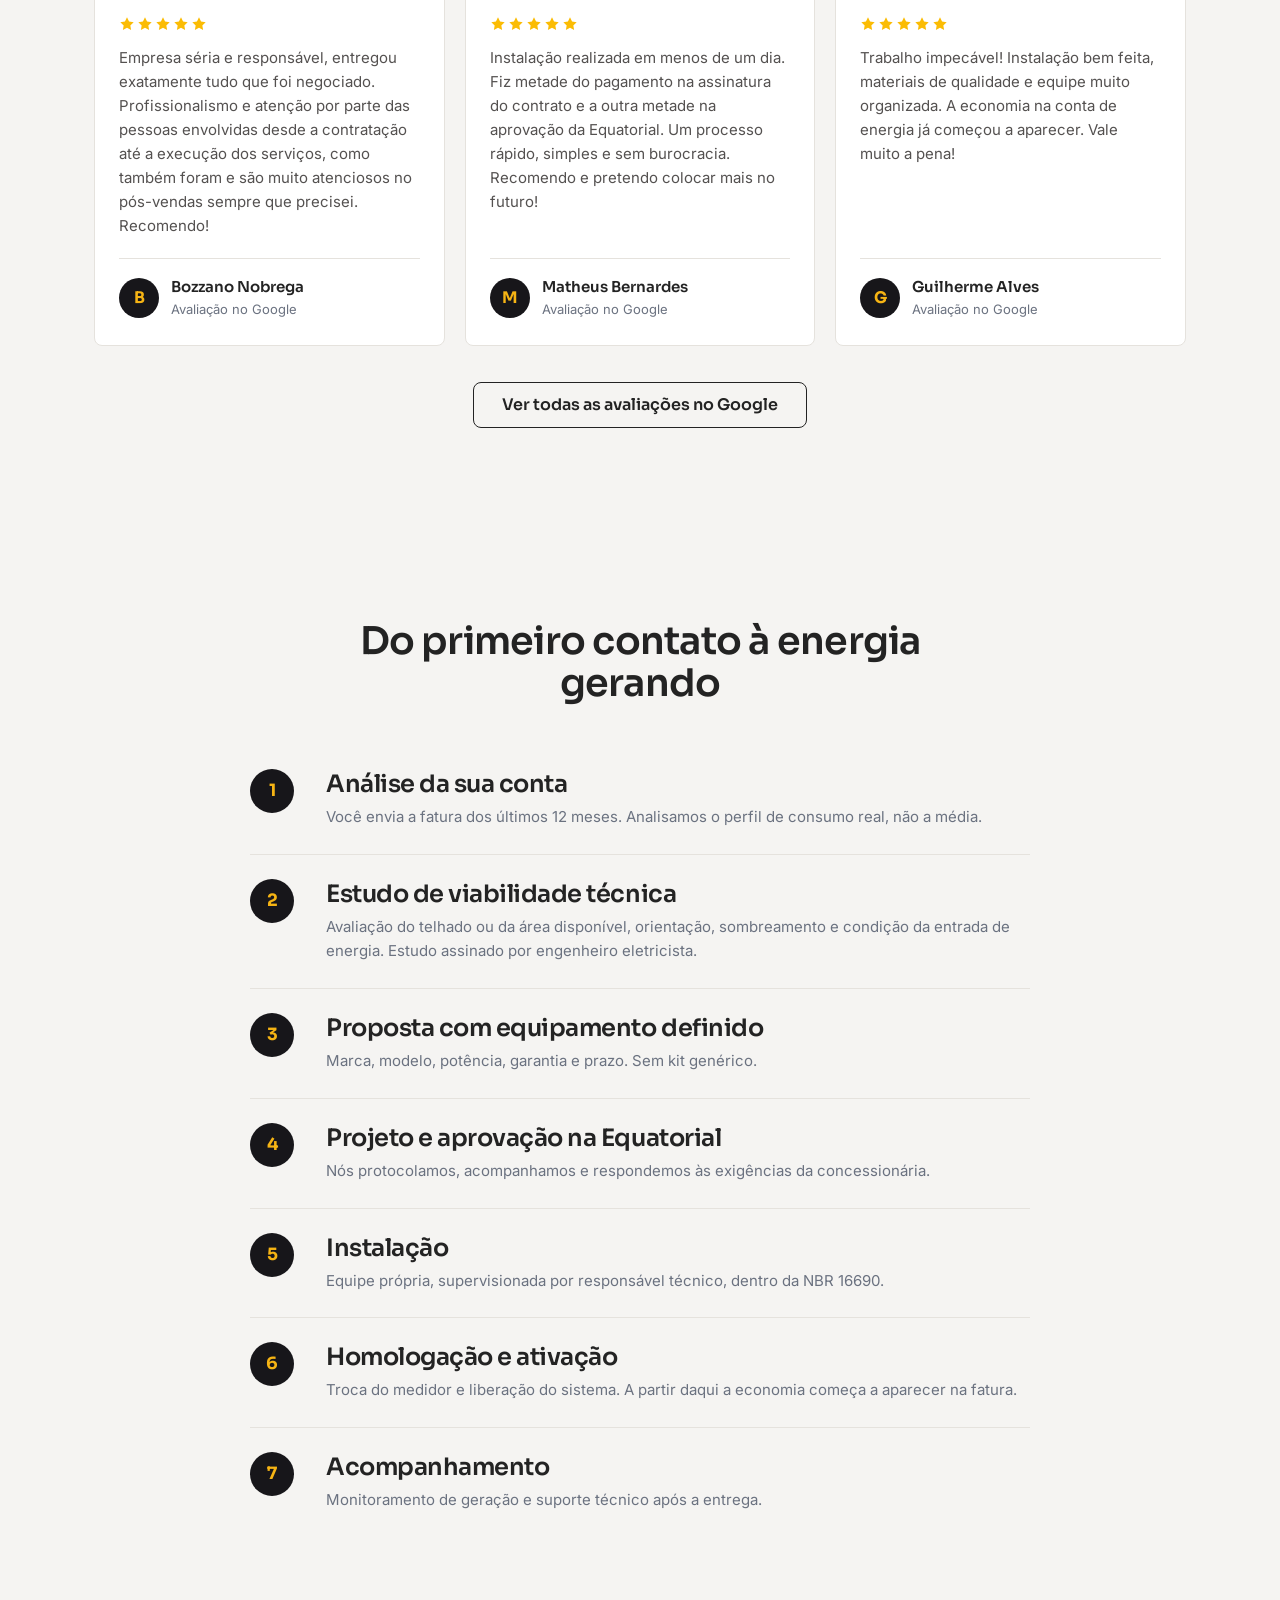
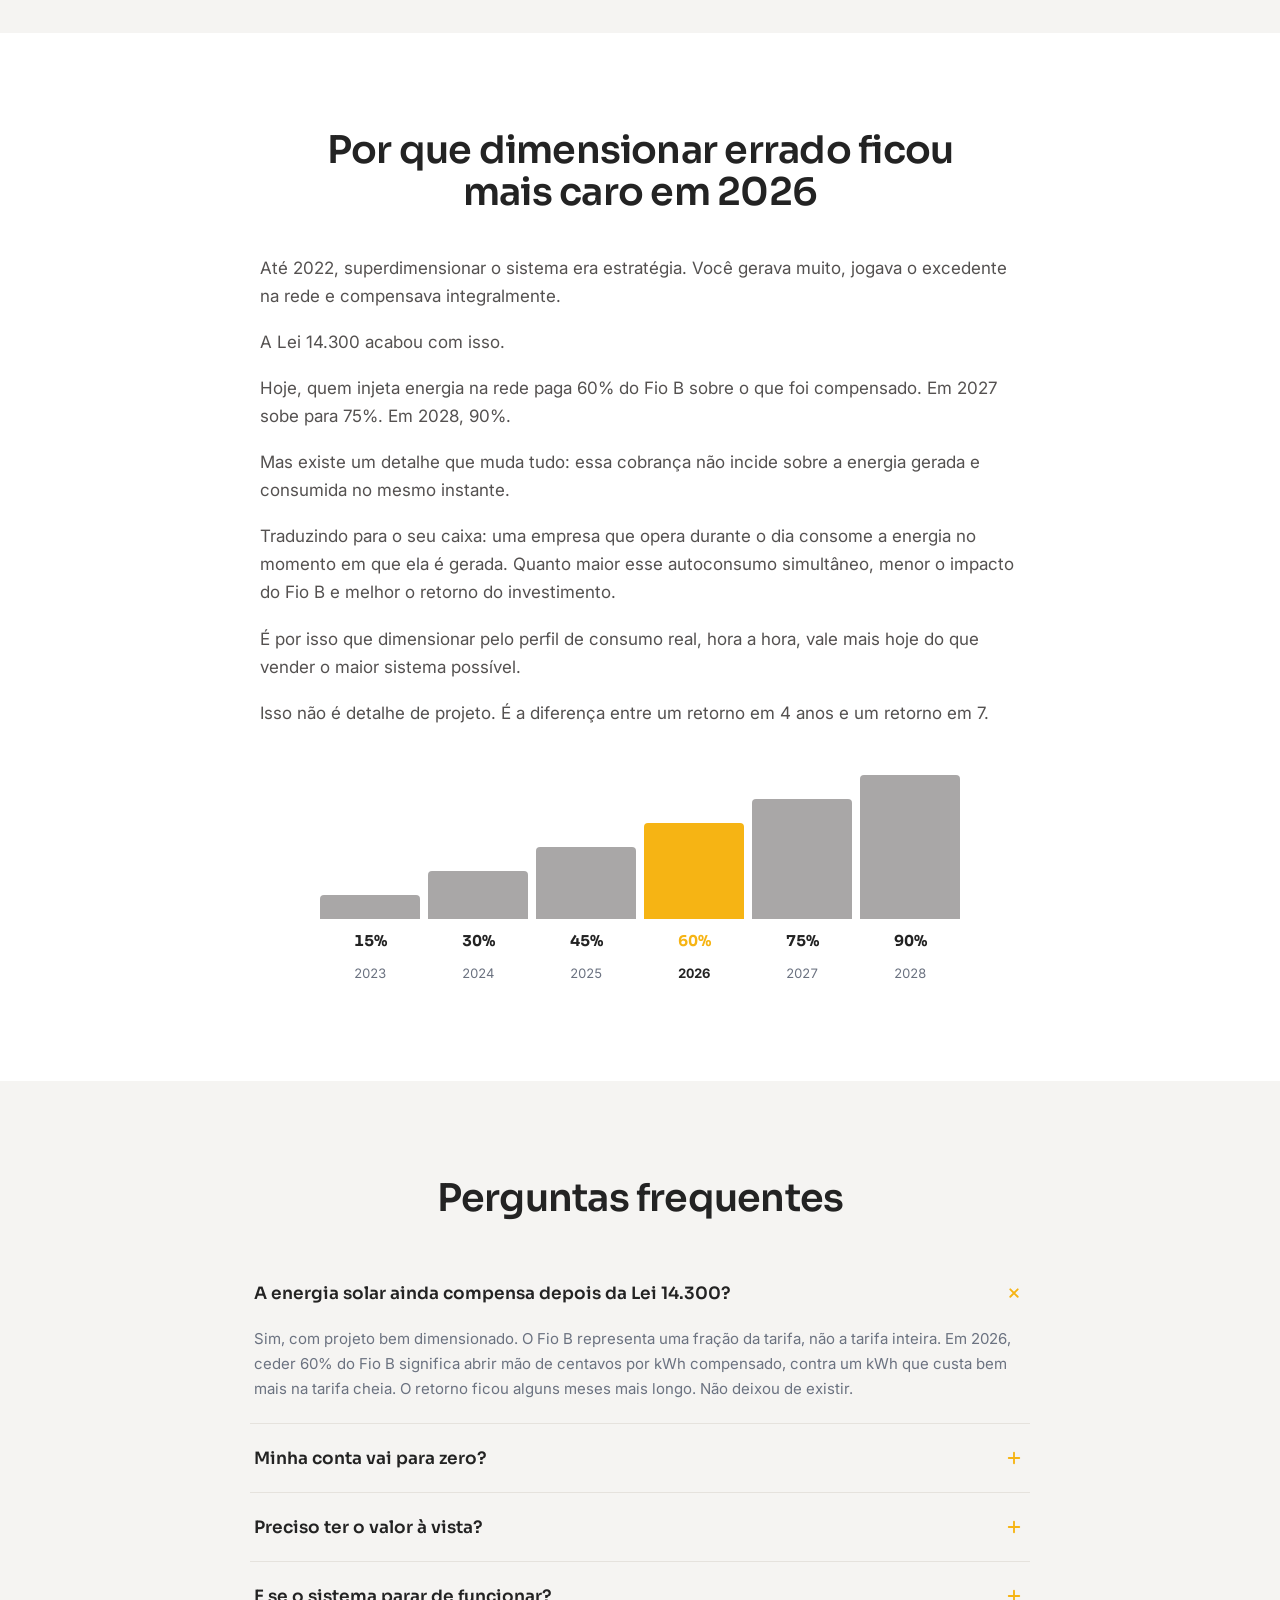
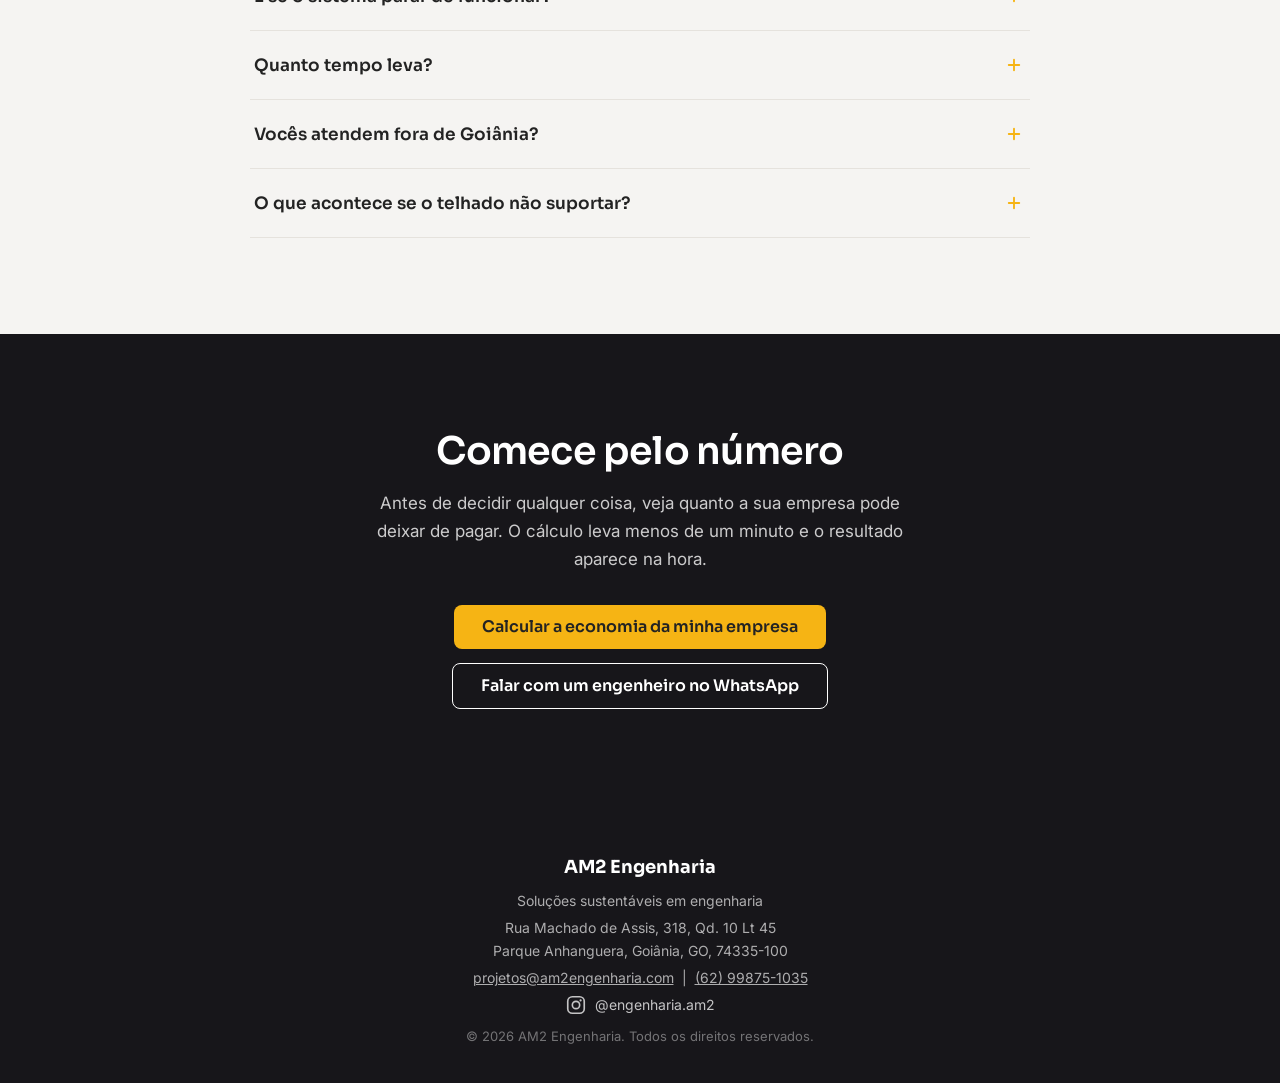
==== commit 8c04b23f: "Integra os leads com a planilha e o e-mail, e fecha o mural de logos Adiciona a APAE ao mural de cli" ====
--- a/index.html
+++ b/index.html
@@ -154,6 +154,7 @@
       <div class="clientes-logo-card"><img src="img/clientes/jao.webp" alt="Jaó Clube" loading="lazy" width="240" height="140"></div>
       <div class="clientes-logo-card"><img src="img/clientes/vinhas.webp" alt="Condomínio Vinhas Anápolis" loading="lazy" width="240" height="140"></div>
       <div class="clientes-logo-card"><img src="img/clientes/barcelona.webp" alt="Jardins Barcelona Condomínio Horizontal" loading="lazy" width="240" height="140"></div>
+      <div class="clientes-logo-card"><img src="img/clientes/apae.webp" alt="APAE Goiânia" loading="lazy" width="240" height="140"></div>
     </div>
   </div>
 </section>
--- a/css/style.css
+++ b/css/style.css
@@ -300,9 +300,11 @@
   color: rgba(255,255,255,0.55);
   margin-bottom: 28px;
 }
+/* 21 logos. Só 3 e 7 dividem 21 em linhas exatas, então o grid alterna
+   entre 7 colunas (3 linhas) e 3 colunas (7 linhas), sem sobra na última. */
 .clientes-logo-grid {
   display: grid;
-  grid-template-columns: repeat(5, 1fr);
+  grid-template-columns: repeat(7, 1fr);
   gap: 12px;
 }
 .clientes-logo-card {
@@ -325,7 +327,7 @@
 }
 
 @media (max-width: 900px) {
-  .clientes-logo-grid { grid-template-columns: repeat(4, 1fr); }
+  .clientes-logo-grid { grid-template-columns: repeat(3, 1fr); }
 }
 @media (max-width: 560px) {
   .clientes-logo-grid { grid-template-columns: repeat(3, 1fr); gap: 8px; }
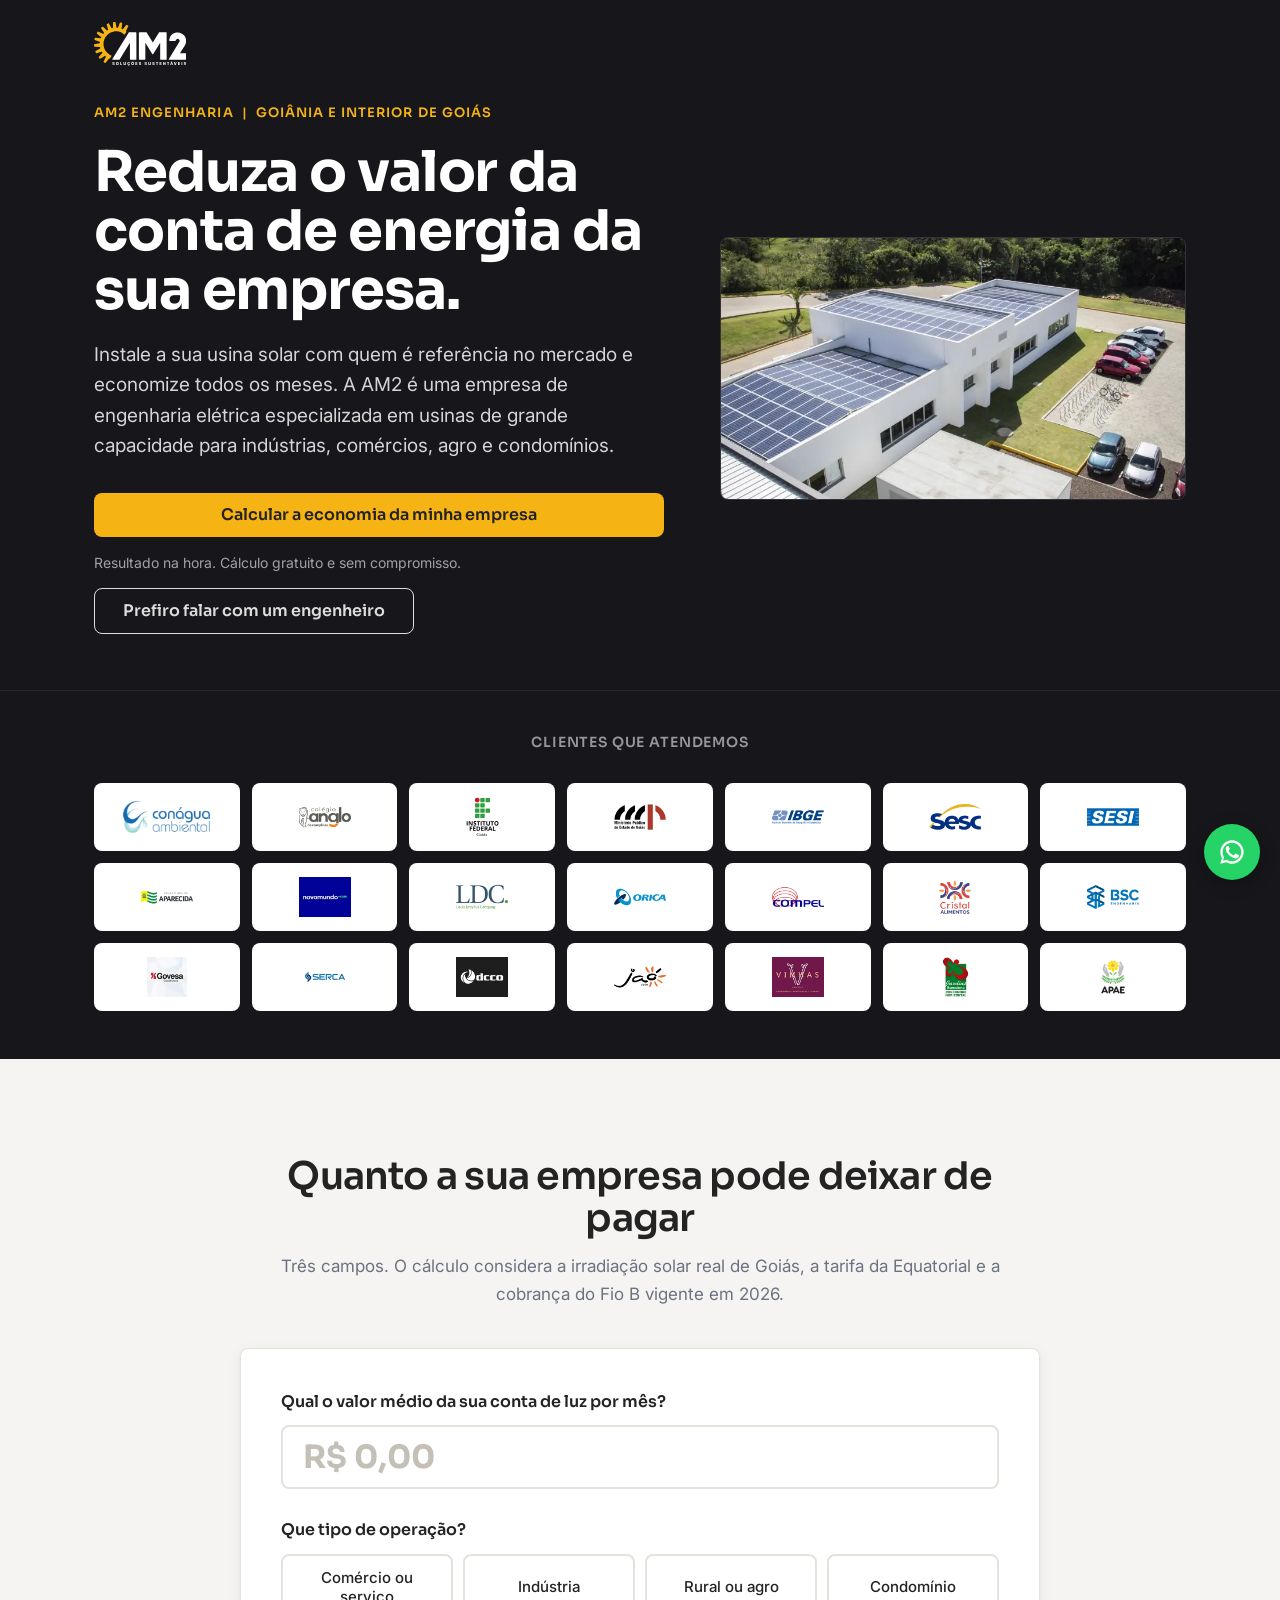
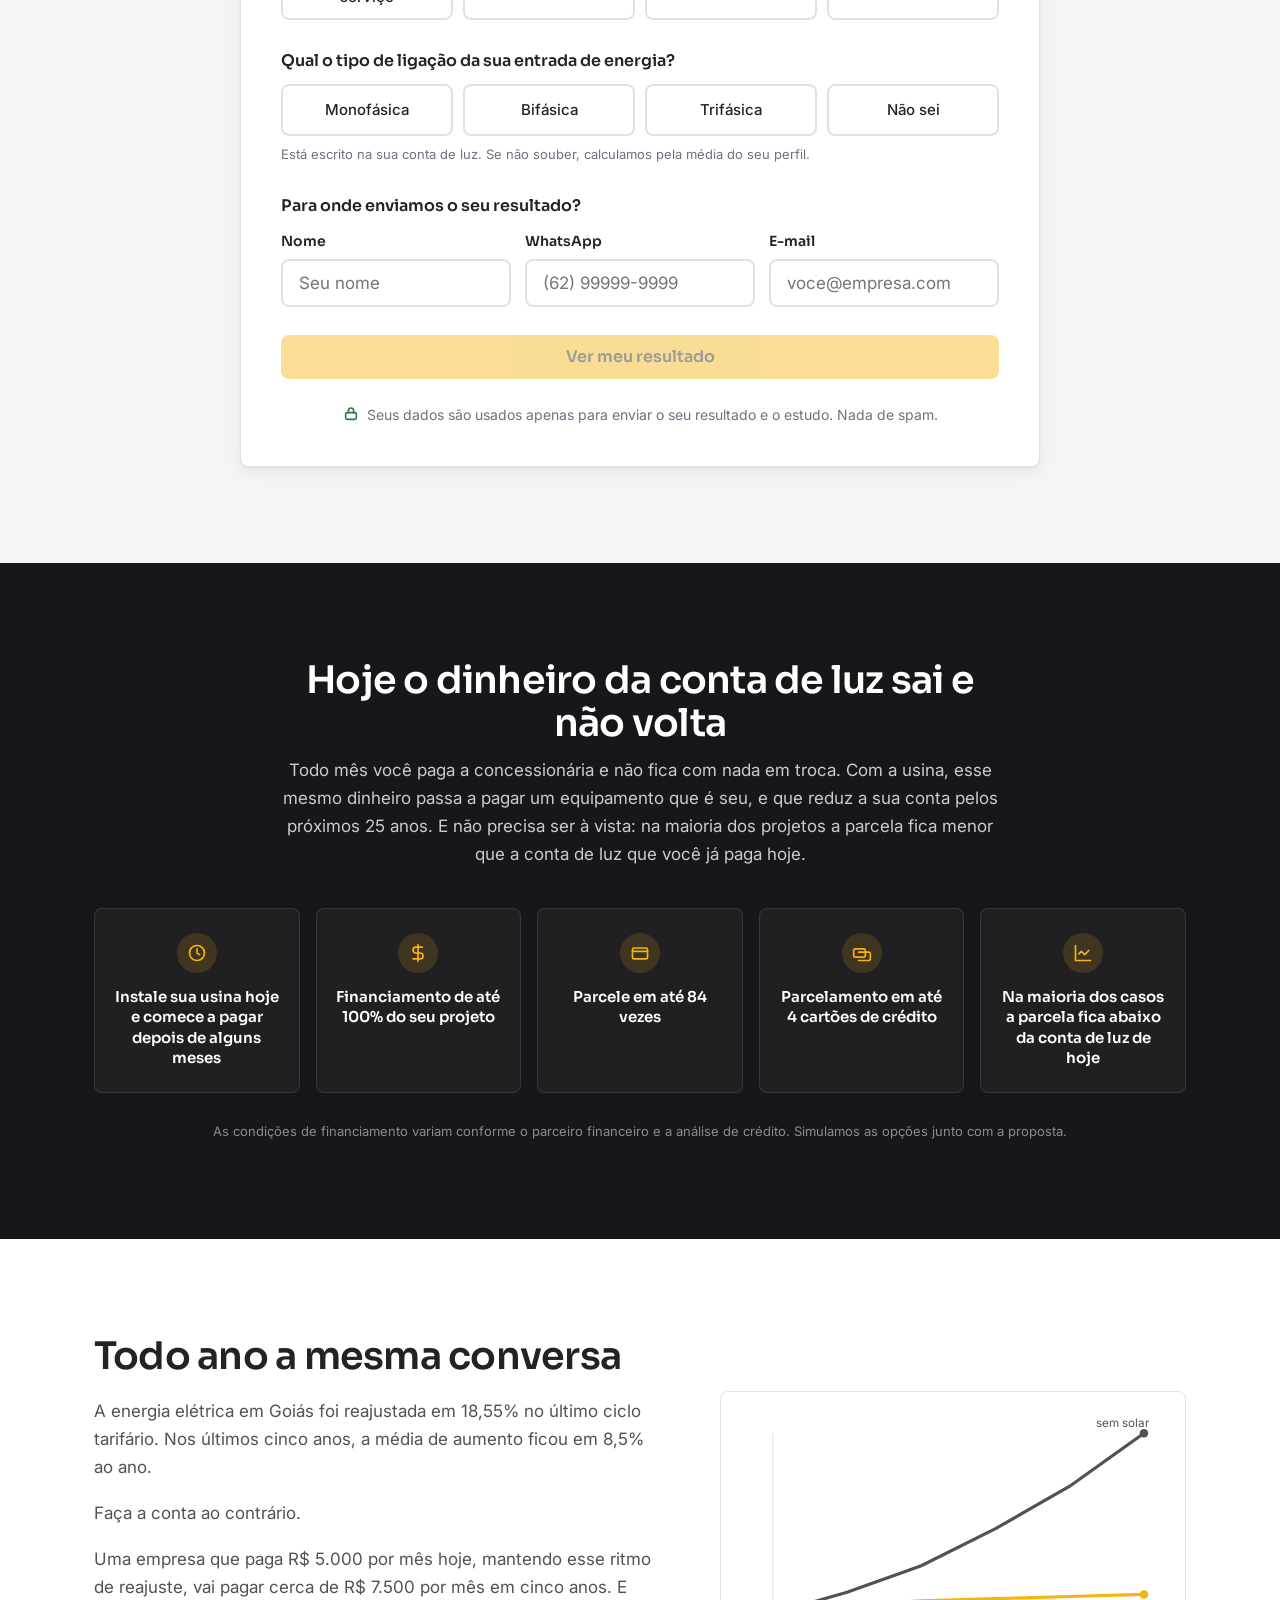
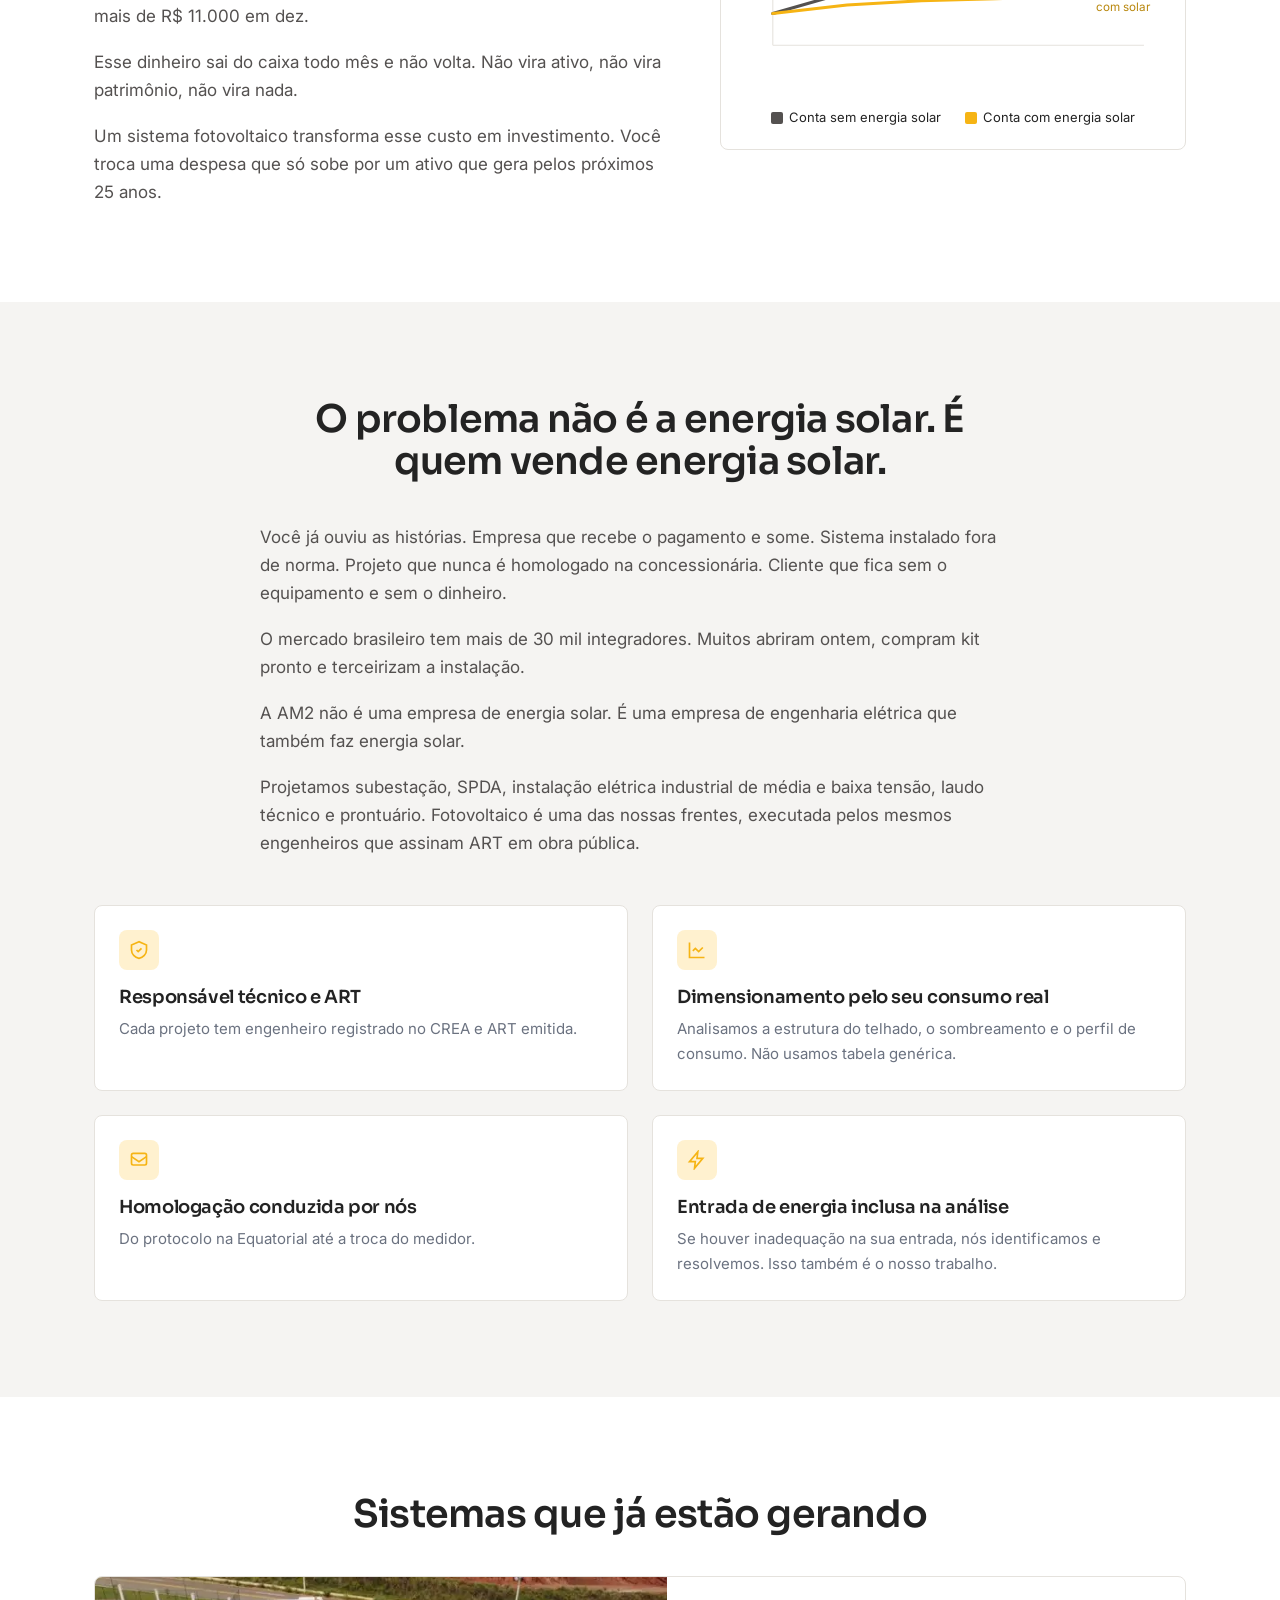
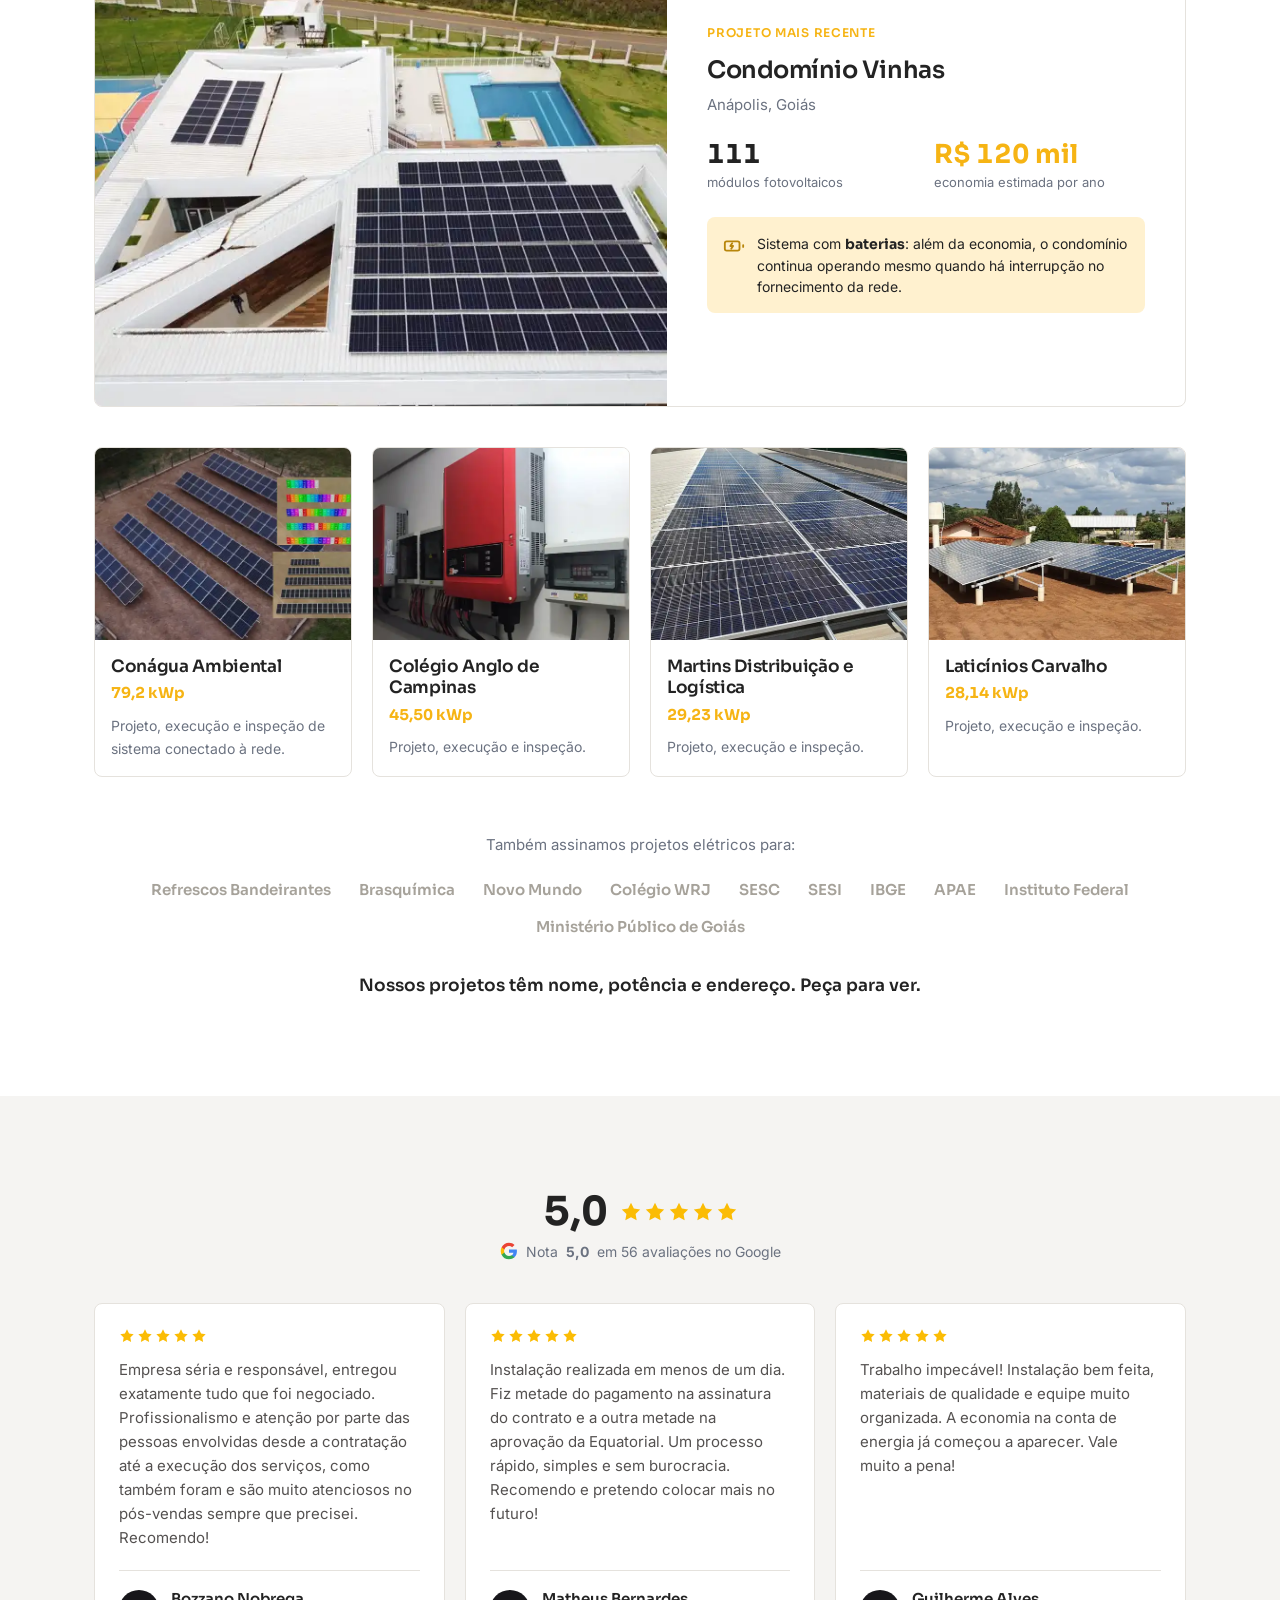
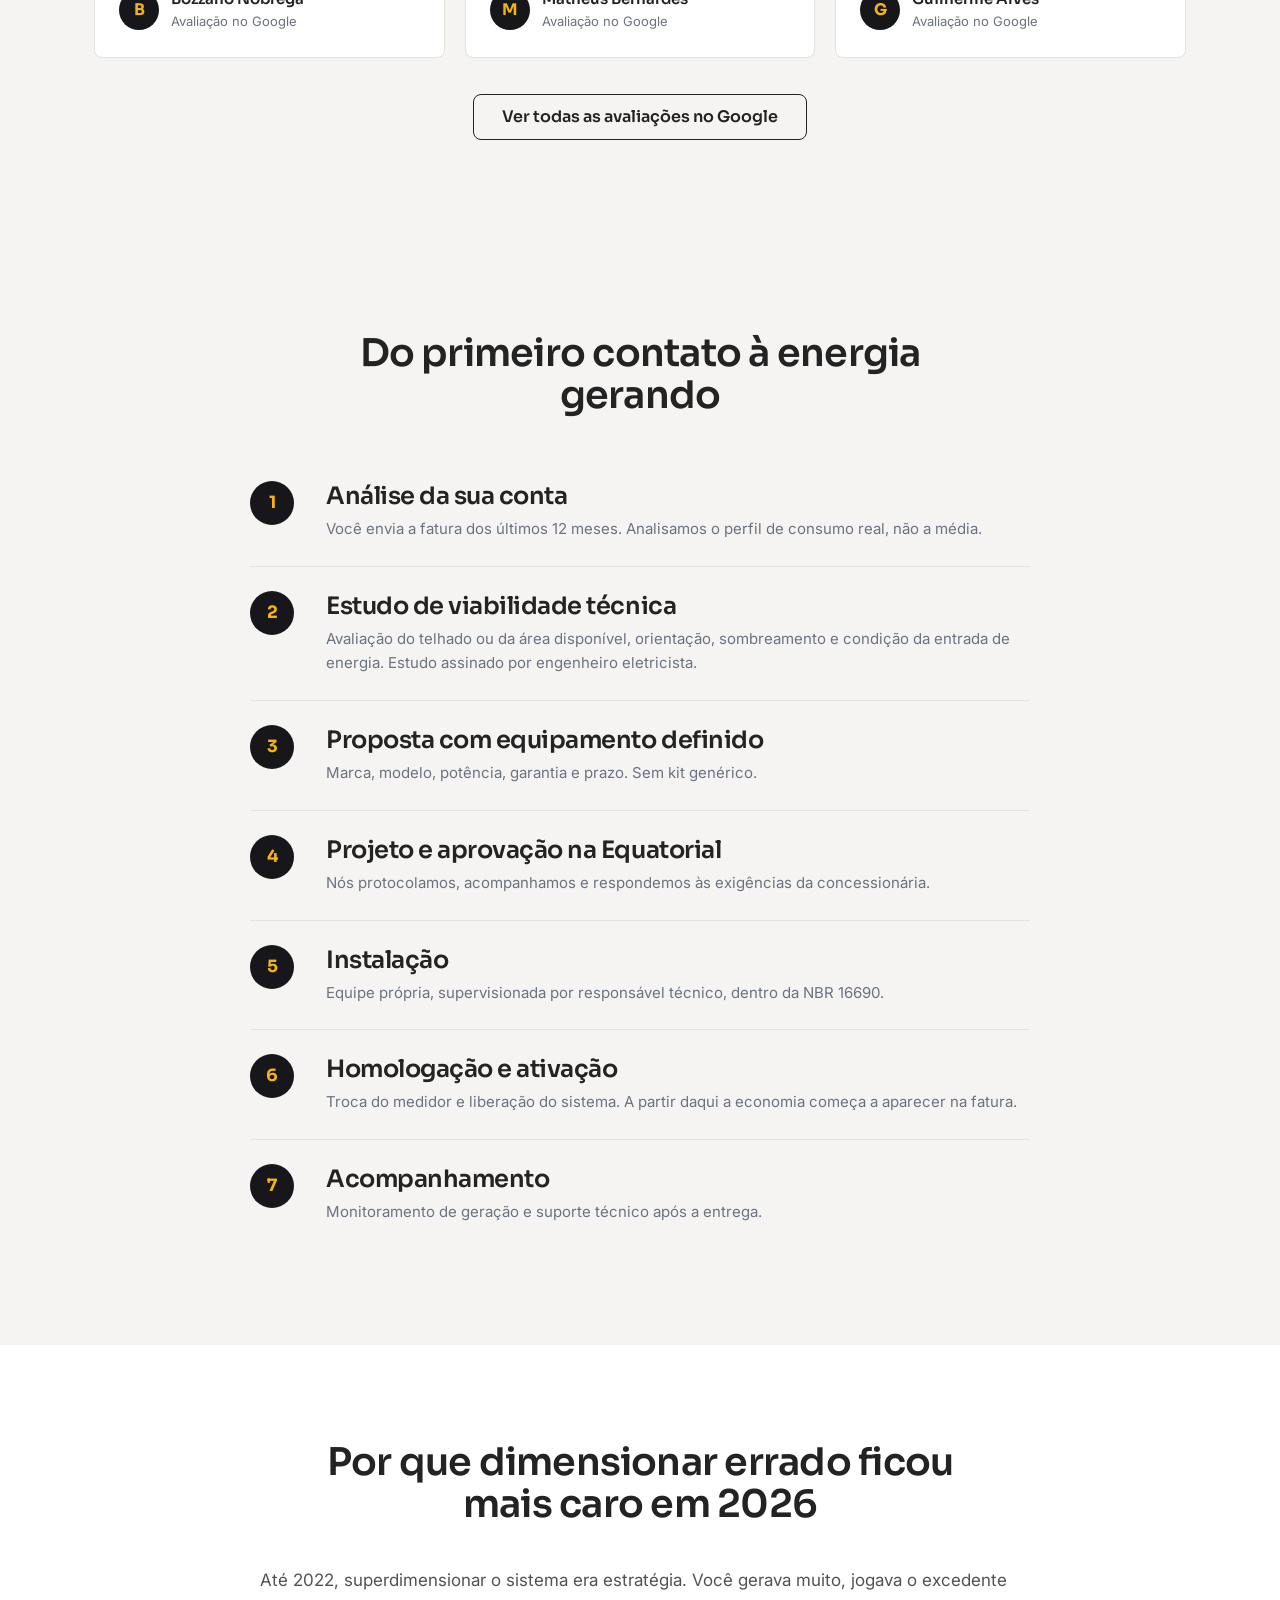
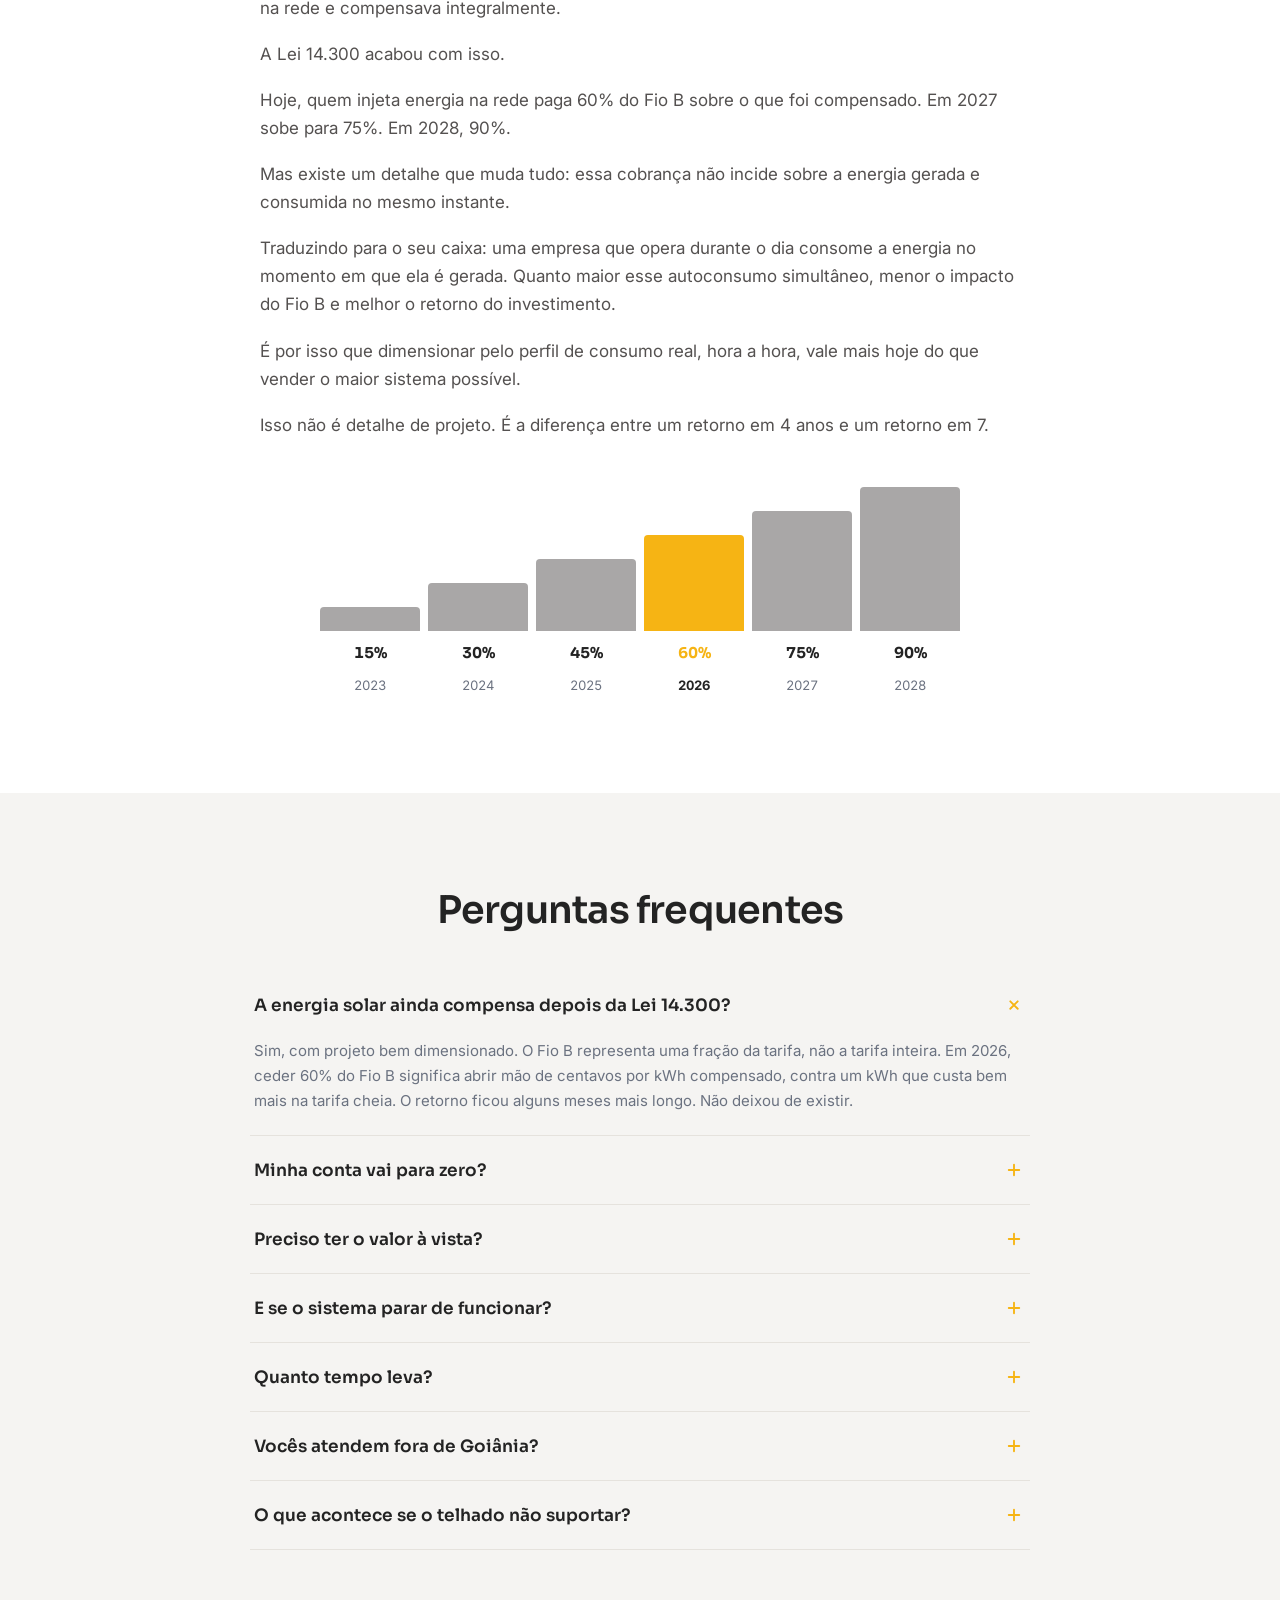
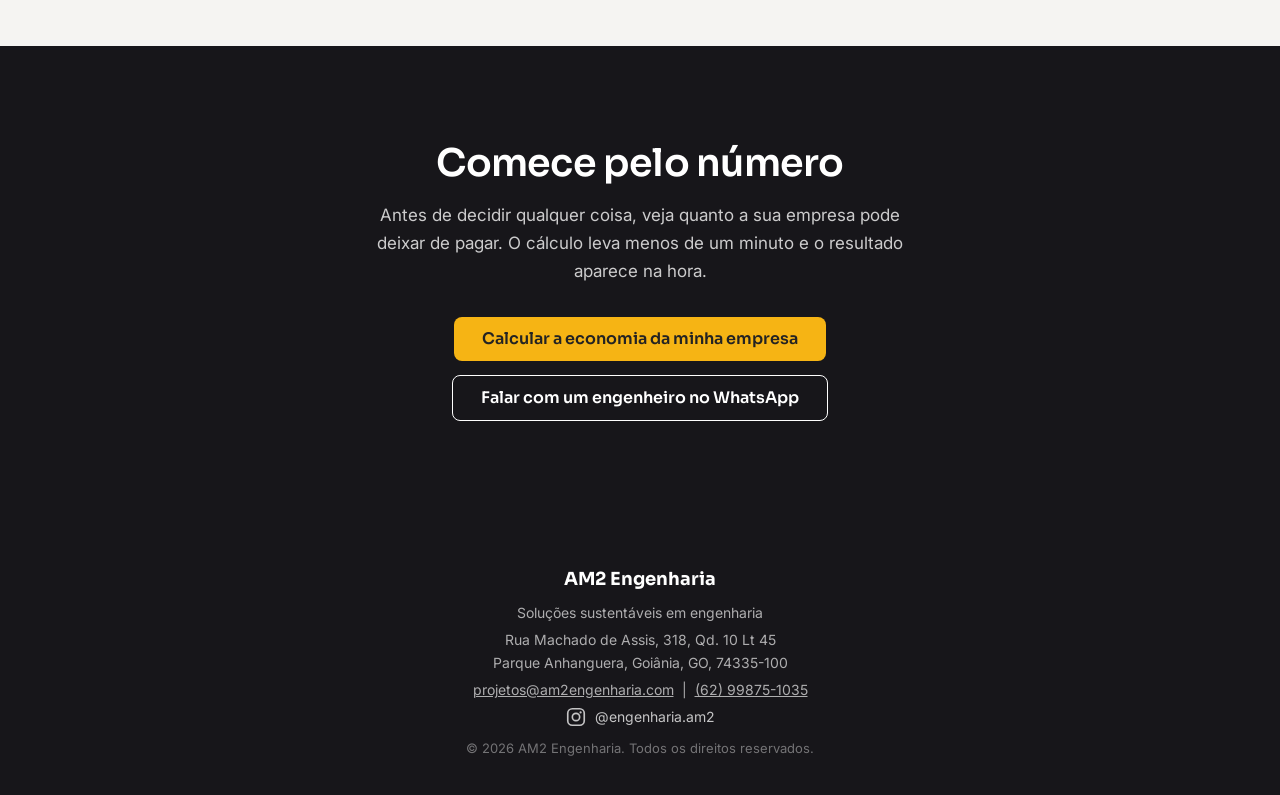
==== commit dbae4694: "Versiona os links de CSS e JS para furar o cache do navegador A Hostinger serve css/ e js/ com Cache" ====
--- a/index.html
+++ b/index.html
@@ -50,7 +50,7 @@
   h1{font-family:'Sora','Segoe UI',sans-serif;font-weight:700;letter-spacing:-0.02em;font-size:34px;line-height:1.1;margin:0 0 20px;color:#fff}
   @media (min-width:769px){h1{font-size:56px;line-height:1.05}}
 </style>
-<link rel="stylesheet" href="css/style.css">
+<link rel="stylesheet" href="css/style.css?v=20261003">
 
 <script type="application/ld+json">
 {
@@ -787,8 +787,8 @@
   <svg viewBox="0 0 24 24" fill="currentColor" aria-hidden="true"><path d="M17.5 14.4c-.3-.1-1.7-.9-2-1-.3-.1-.5-.1-.7.1-.2.3-.8 1-.9 1.2-.2.2-.3.2-.6.1-.3-.1-1.3-.5-2.4-1.5-.9-.8-1.5-1.8-1.7-2.1-.2-.3 0-.5.1-.6.1-.1.3-.3.4-.5.1-.1.2-.3.3-.5.1-.2 0-.4 0-.5C10 9 9.5 7.7 9.3 7.2c-.2-.5-.4-.4-.5-.4h-.5c-.2 0-.5.1-.7.3-.3.3-1 1-1 2.4s1 2.8 1.1 3c.1.2 2 3 4.8 4.3.7.3 1.2.5 1.6.6.7.2 1.3.2 1.8.1.5-.1 1.7-.7 1.9-1.4.2-.7.2-1.2.2-1.3-.1-.2-.3-.3-.6-.4z"/><path d="M12 2C6.5 2 2 6.5 2 12c0 1.9.5 3.6 1.4 5.1L2 22l5.1-1.3C8.5 21.5 10.2 22 12 22c5.5 0 10-4.5 10-10S17.5 2 12 2zm0 18c-1.6 0-3.1-.4-4.4-1.2l-.3-.2-3 .8.8-2.9-.2-.3C4.4 15 4 13.5 4 12c0-4.4 3.6-8 8-8s8 3.6 8 8-3.6 8-8 8z"/></svg>
 </a>
 
-<script src="js/calculadora.js"></script>
-<script src="js/main.js"></script>
+<script src="js/calculadora.js?v=20261003"></script>
+<script src="js/main.js?v=20261003"></script>
 
 </body>
 </html>
--- a/css/style.css
+++ b/css/style.css
@@ -812,6 +812,7 @@
 }
 .portfolio-card img {
   width: 100%;
+  height: auto; /* sem isso, o atributo height do <img> anula o aspect-ratio */
   aspect-ratio: 4 / 3;
   object-fit: cover;
 }
@@ -1092,3 +1093,111 @@
 @media (prefers-reduced-motion: reduce) {
   .entrada-suave { animation: none; }
 }
+
+/* ==========================================================
+   LANDING PAGE DE LAUDOS (laudos-eletricos.html)
+   So os componentes que nao existiam; o resto reaproveita
+   pontos-grid, portfolio-card, destaque-projeto e etapas.
+   ========================================================== */
+
+/* Legenda da foto do hero: identifica o projeto real mostrado */
+.hero-imagem figure { margin: 0; }
+.hero-legenda {
+  display: block;
+  padding: 12px 14px;
+  font-size: 13px;
+  line-height: 1.45;
+  color: rgba(255,255,255,0.72);
+  background: rgba(255,255,255,0.04);
+  border-top: 1px solid rgba(255,255,255,0.10);
+}
+.hero-legenda strong { color: var(--am2-branco); font-family: var(--fonte-display); font-weight: 600; }
+
+/* Escopo: foto real de um lado, checklist dos sistemas do outro */
+.escopo-grid {
+  display: grid;
+  grid-template-columns: 0.8fr 1.2fr;
+  gap: 48px;
+  align-items: center;
+}
+.escopo-foto {
+  margin: 0;
+  border-radius: var(--raio);
+  overflow: hidden;
+  border: 1px solid var(--am2-borda);
+  line-height: 0;
+}
+.escopo-foto img { width: 100%; height: auto; }
+.escopo-foto figcaption {
+  line-height: 1.45;
+  font-size: 13px;
+  color: var(--am2-cinza);
+  padding: 10px 14px;
+  background: var(--am2-branco);
+}
+.checklist {
+  display: grid;
+  grid-template-columns: repeat(2, 1fr);
+  gap: 14px 28px;
+}
+.checklist li {
+  display: flex;
+  gap: 12px;
+  align-items: flex-start;
+  font-size: 15px;
+  line-height: 1.45;
+  color: var(--am2-grafite-2);
+}
+.checklist li svg { flex-shrink: 0; margin-top: 2px; color: var(--am2-ambar); }
+.checklist li strong { display: block; color: var(--am2-grafite); font-family: var(--fonte-display); font-weight: 600; font-size: 15px; }
+@media (max-width: 860px) {
+  .escopo-grid { grid-template-columns: 1fr; gap: 32px; }
+  .escopo-foto { max-width: 420px; margin: 0 auto; }
+}
+@media (max-width: 560px) {
+  .checklist { grid-template-columns: 1fr; }
+}
+
+/* Faixa de normas tecnicas */
+.normas-grid {
+  display: grid;
+  grid-template-columns: repeat(3, 1fr);
+  gap: 14px;
+}
+.norma {
+  border: 1px solid rgba(255,255,255,0.12);
+  background: rgba(255,255,255,0.04);
+  border-radius: var(--raio);
+  padding: 18px 20px;
+}
+.norma-codigo {
+  display: block;
+  font-family: var(--fonte-display);
+  font-weight: 700;
+  font-size: 18px;
+  color: var(--am2-ambar);
+  margin-bottom: 4px;
+}
+.norma p { font-size: 14px; line-height: 1.5; color: rgba(255,255,255,0.78); }
+@media (max-width: 860px) {
+  .normas-grid { grid-template-columns: repeat(2, 1fr); }
+}
+@media (max-width: 480px) {
+  .normas-grid { grid-template-columns: 1fr; }
+}
+
+/* Variacoes de grids existentes */
+.portfolio-grid.grid-3 { grid-template-columns: repeat(3, 1fr); }
+@media (max-width: 900px) { .portfolio-grid.grid-3 { grid-template-columns: repeat(2, 1fr); } }
+@media (max-width: 560px) { .portfolio-grid.grid-3 { grid-template-columns: 1fr; } }
+.reviews-grid.grid-unico { grid-template-columns: 1fr; max-width: 680px; margin: 0 auto; }
+.ponto-card .publico-tag {
+  display: inline-block;
+  font-family: var(--fonte-display);
+  font-weight: 600;
+  font-size: 12px;
+  letter-spacing: 0.06em;
+  text-transform: uppercase;
+  color: #8A6508;
+  margin-bottom: 6px;
+}
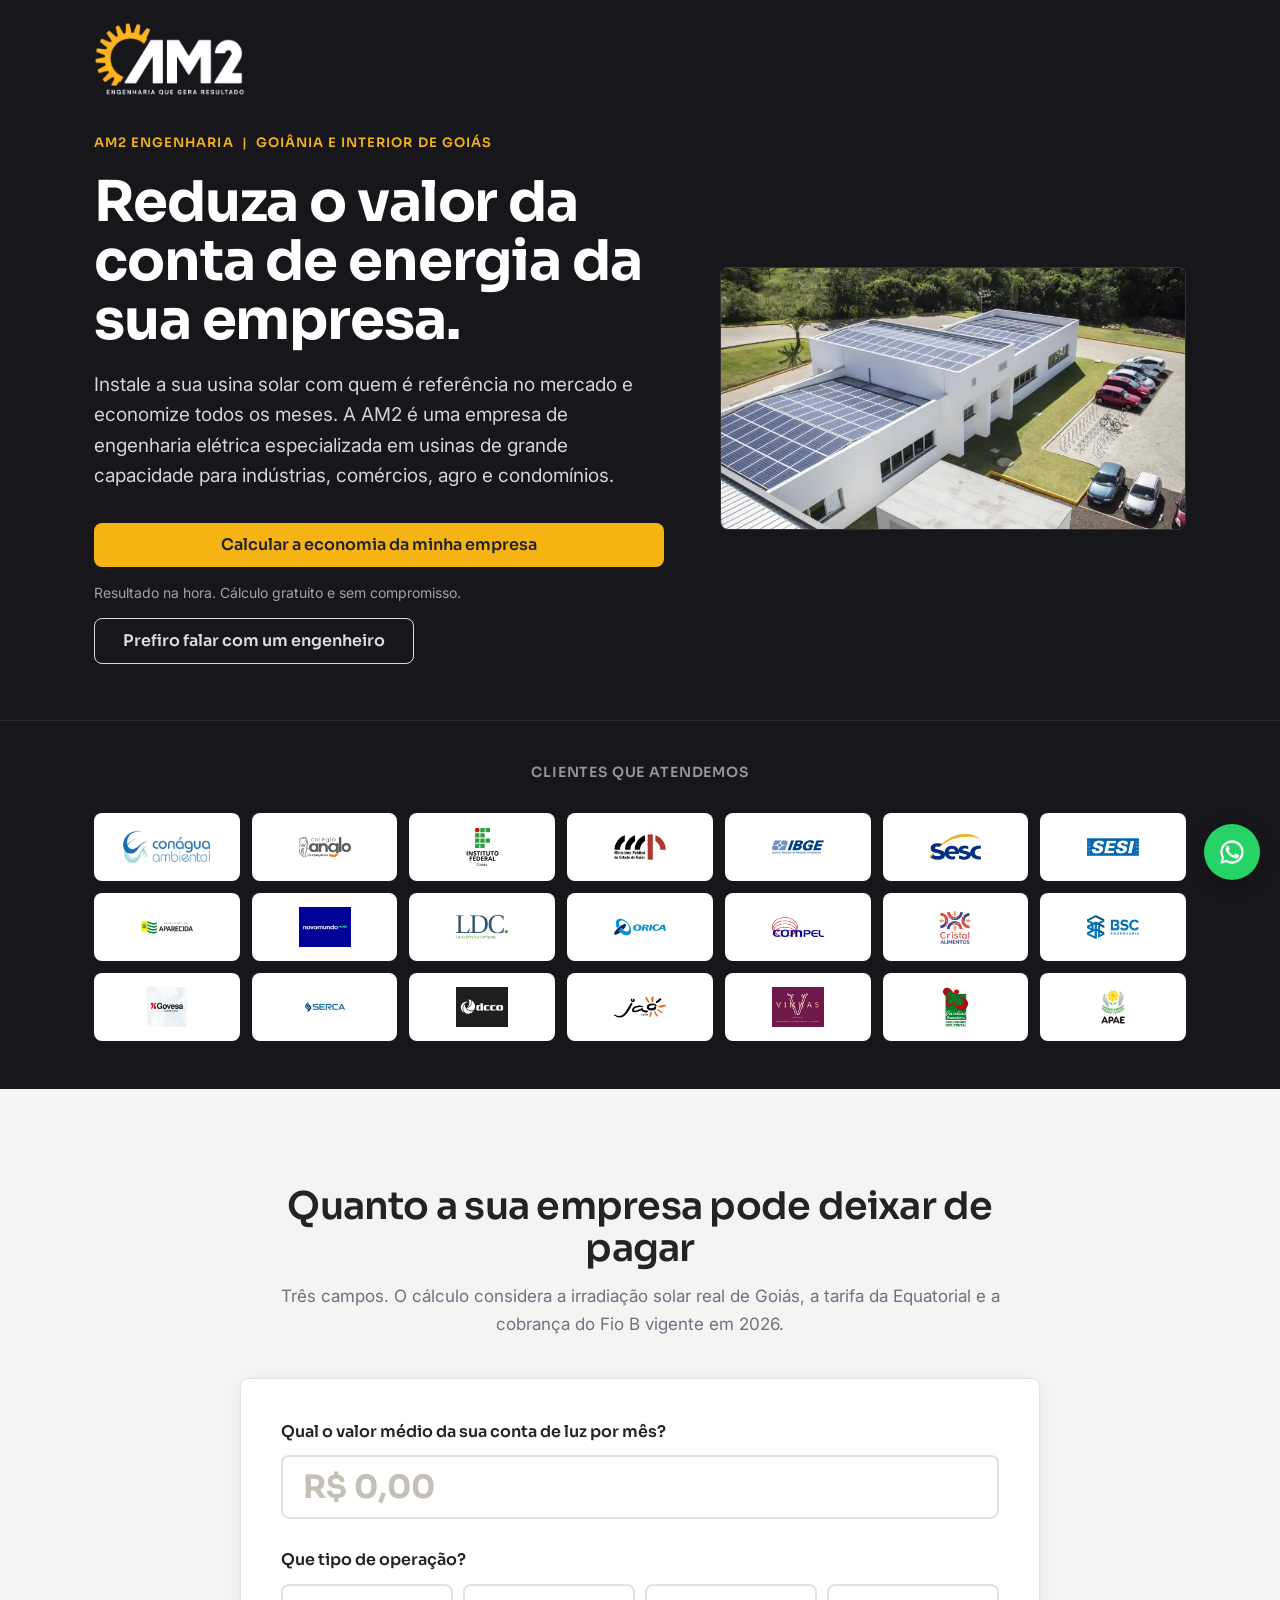
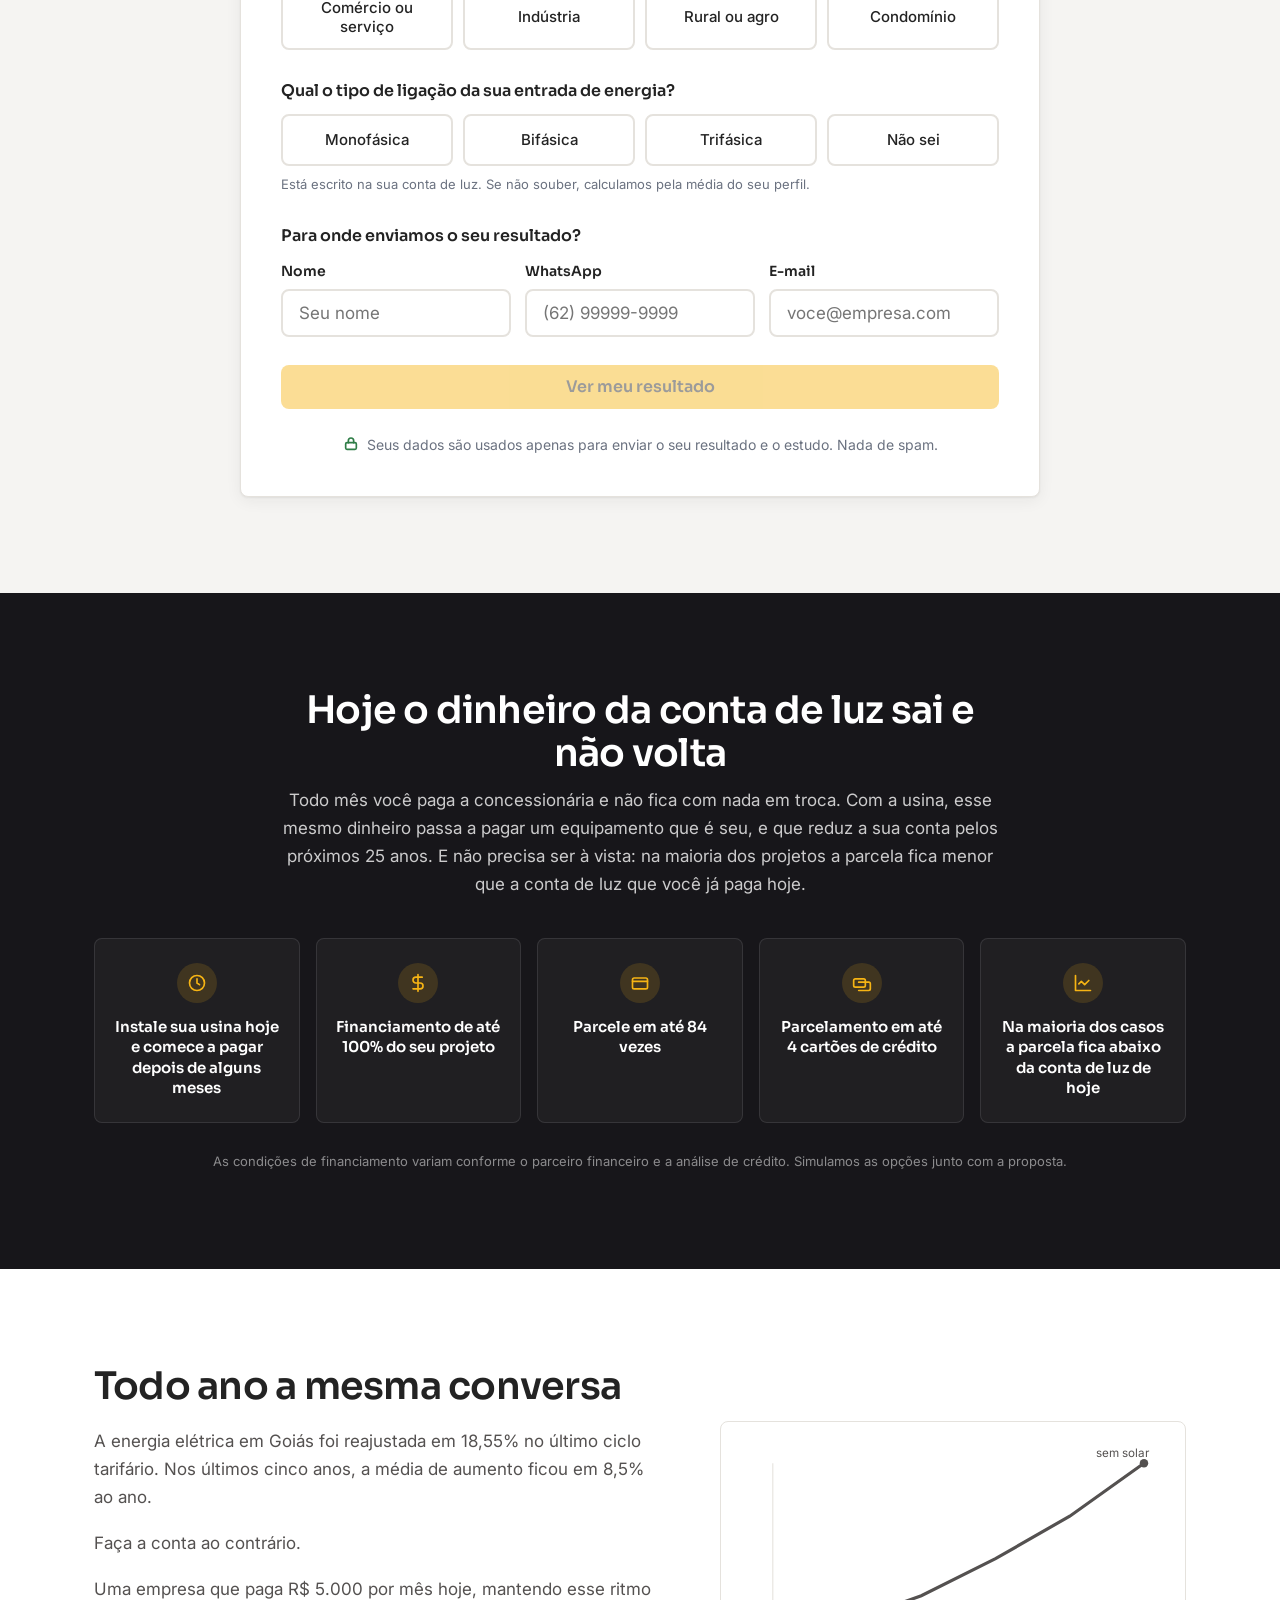
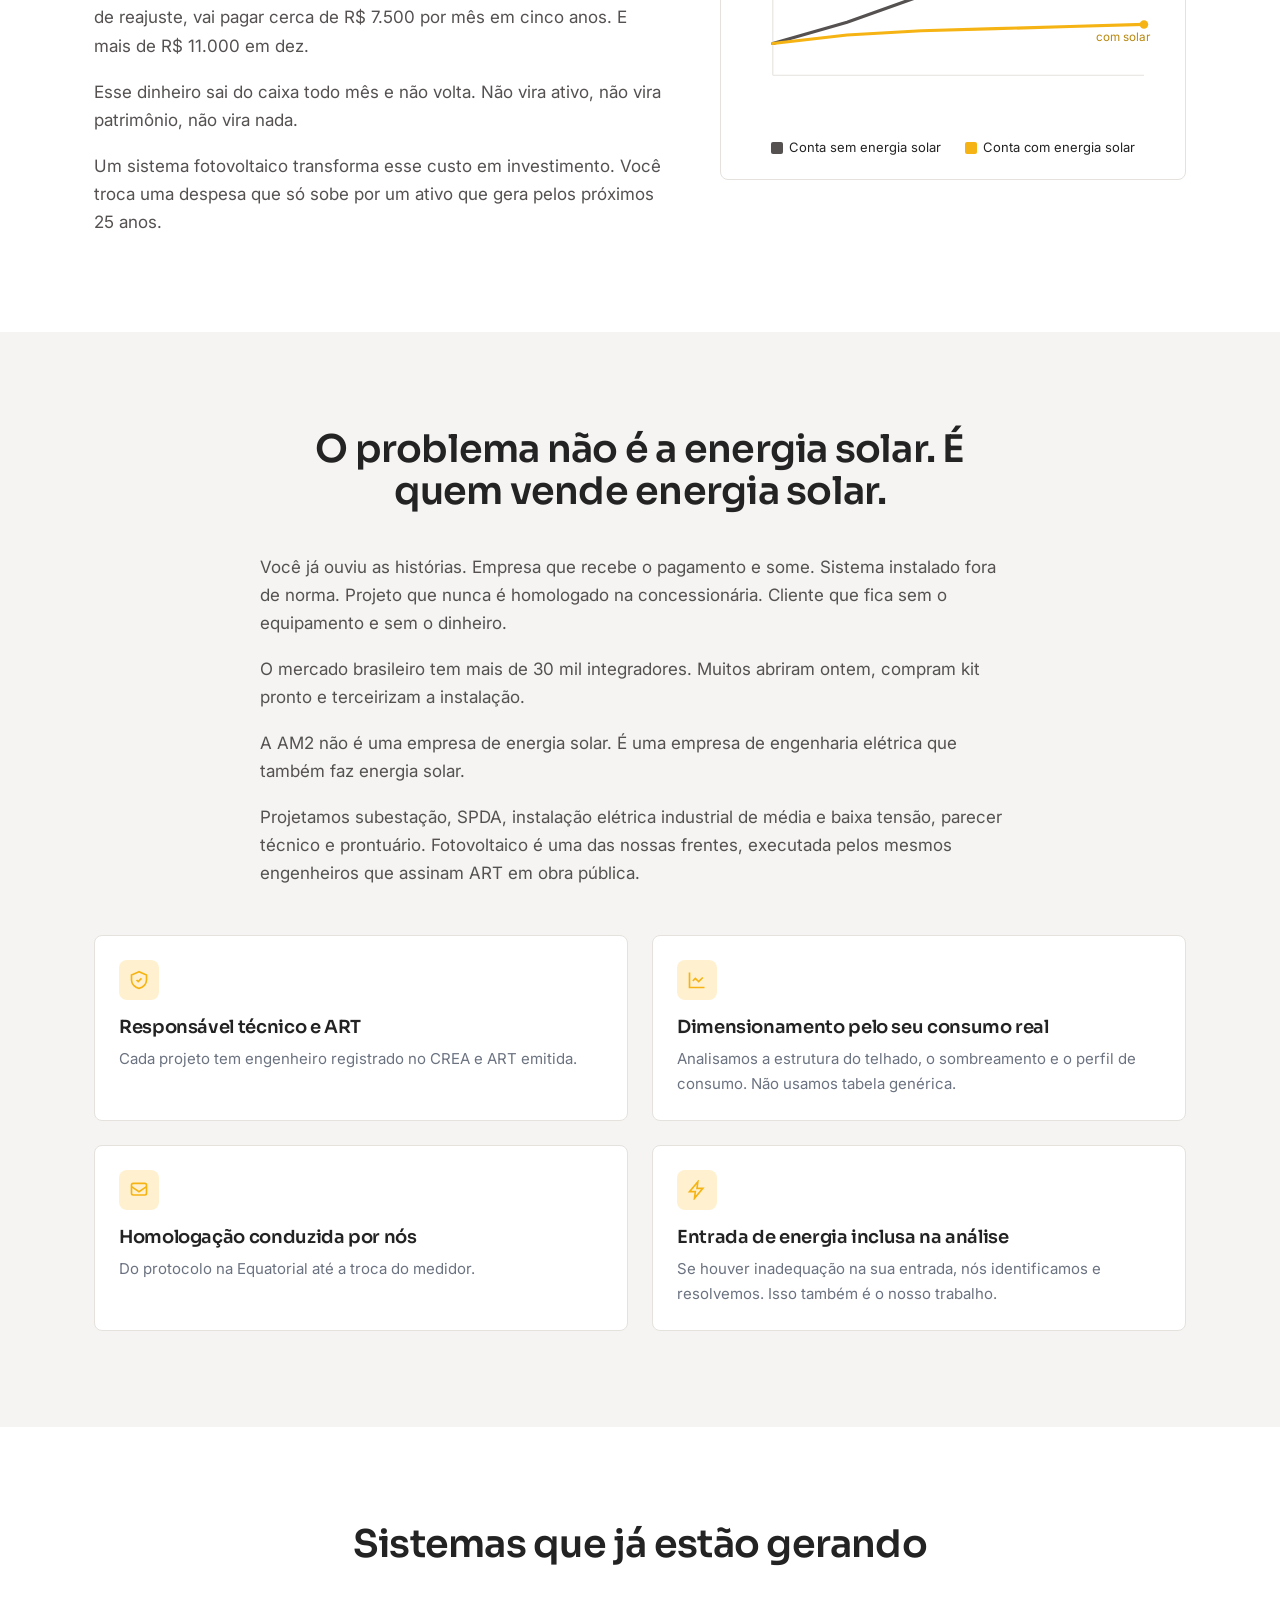
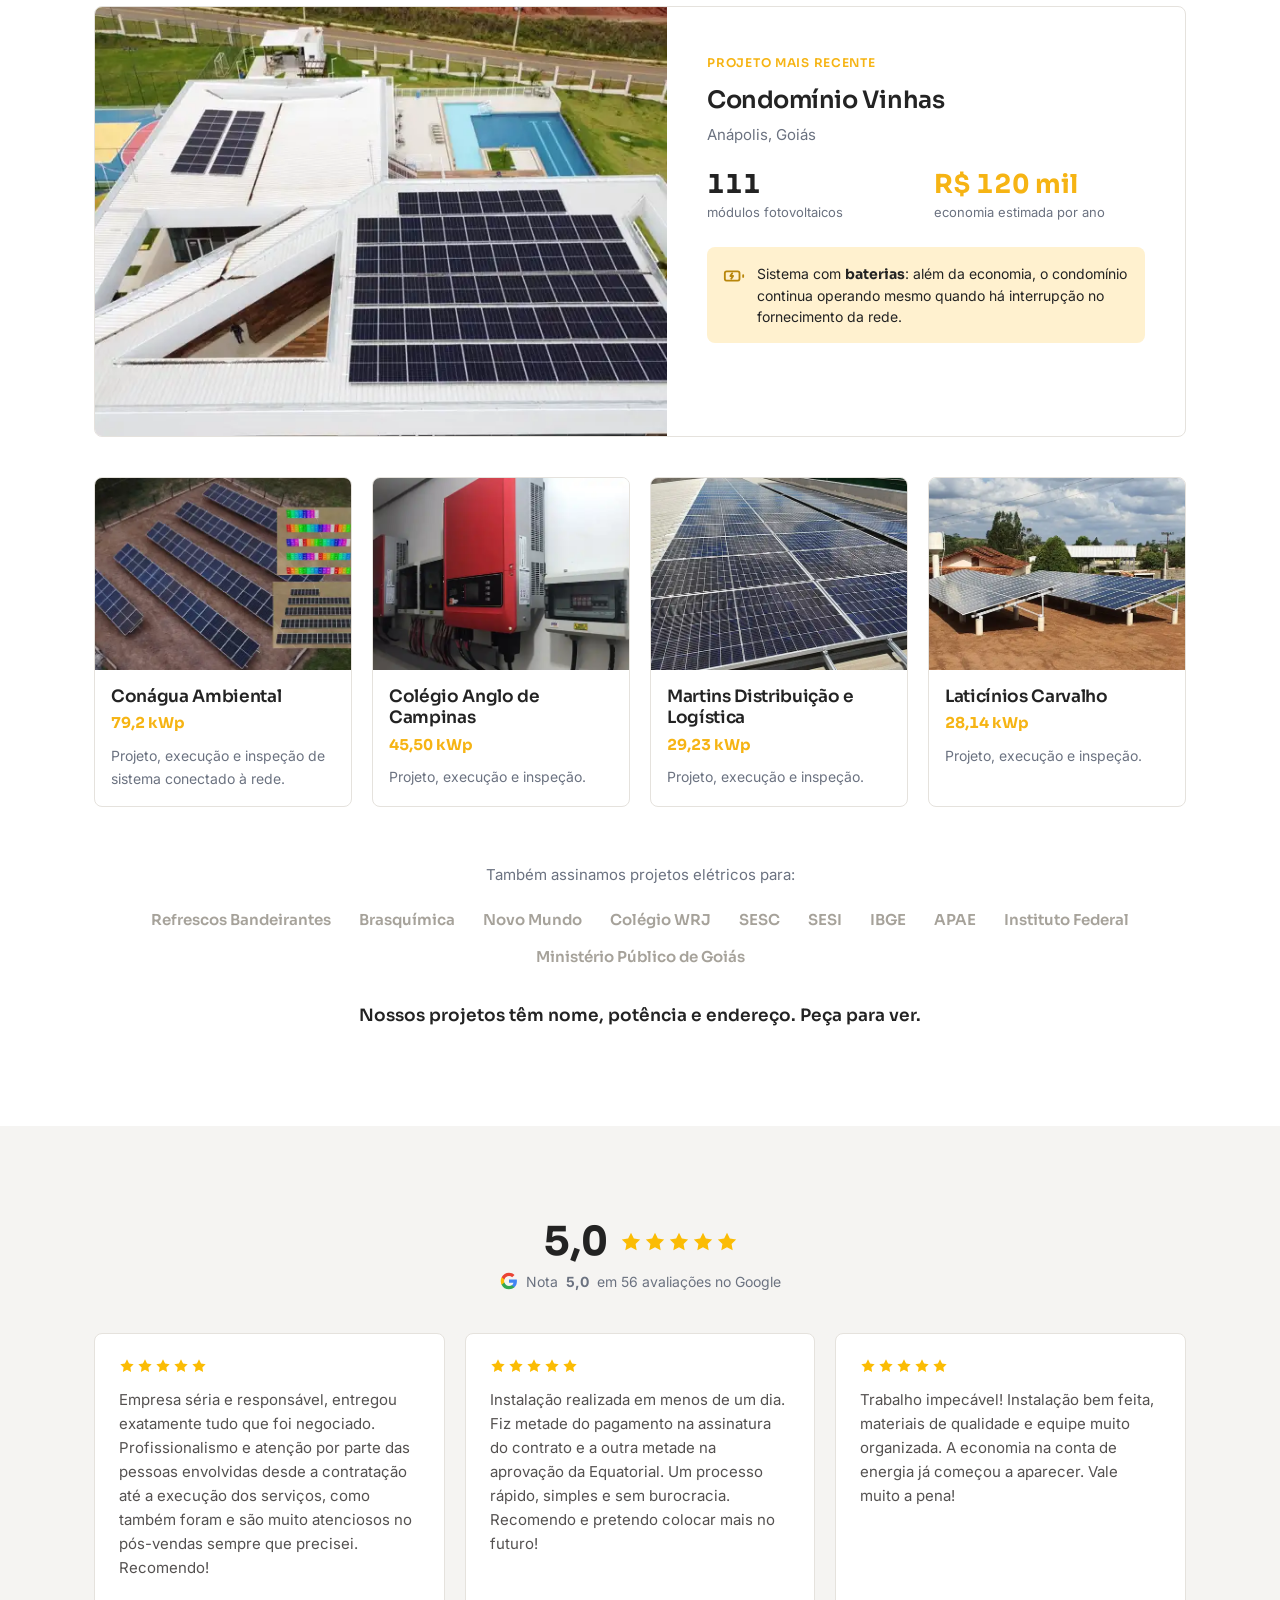
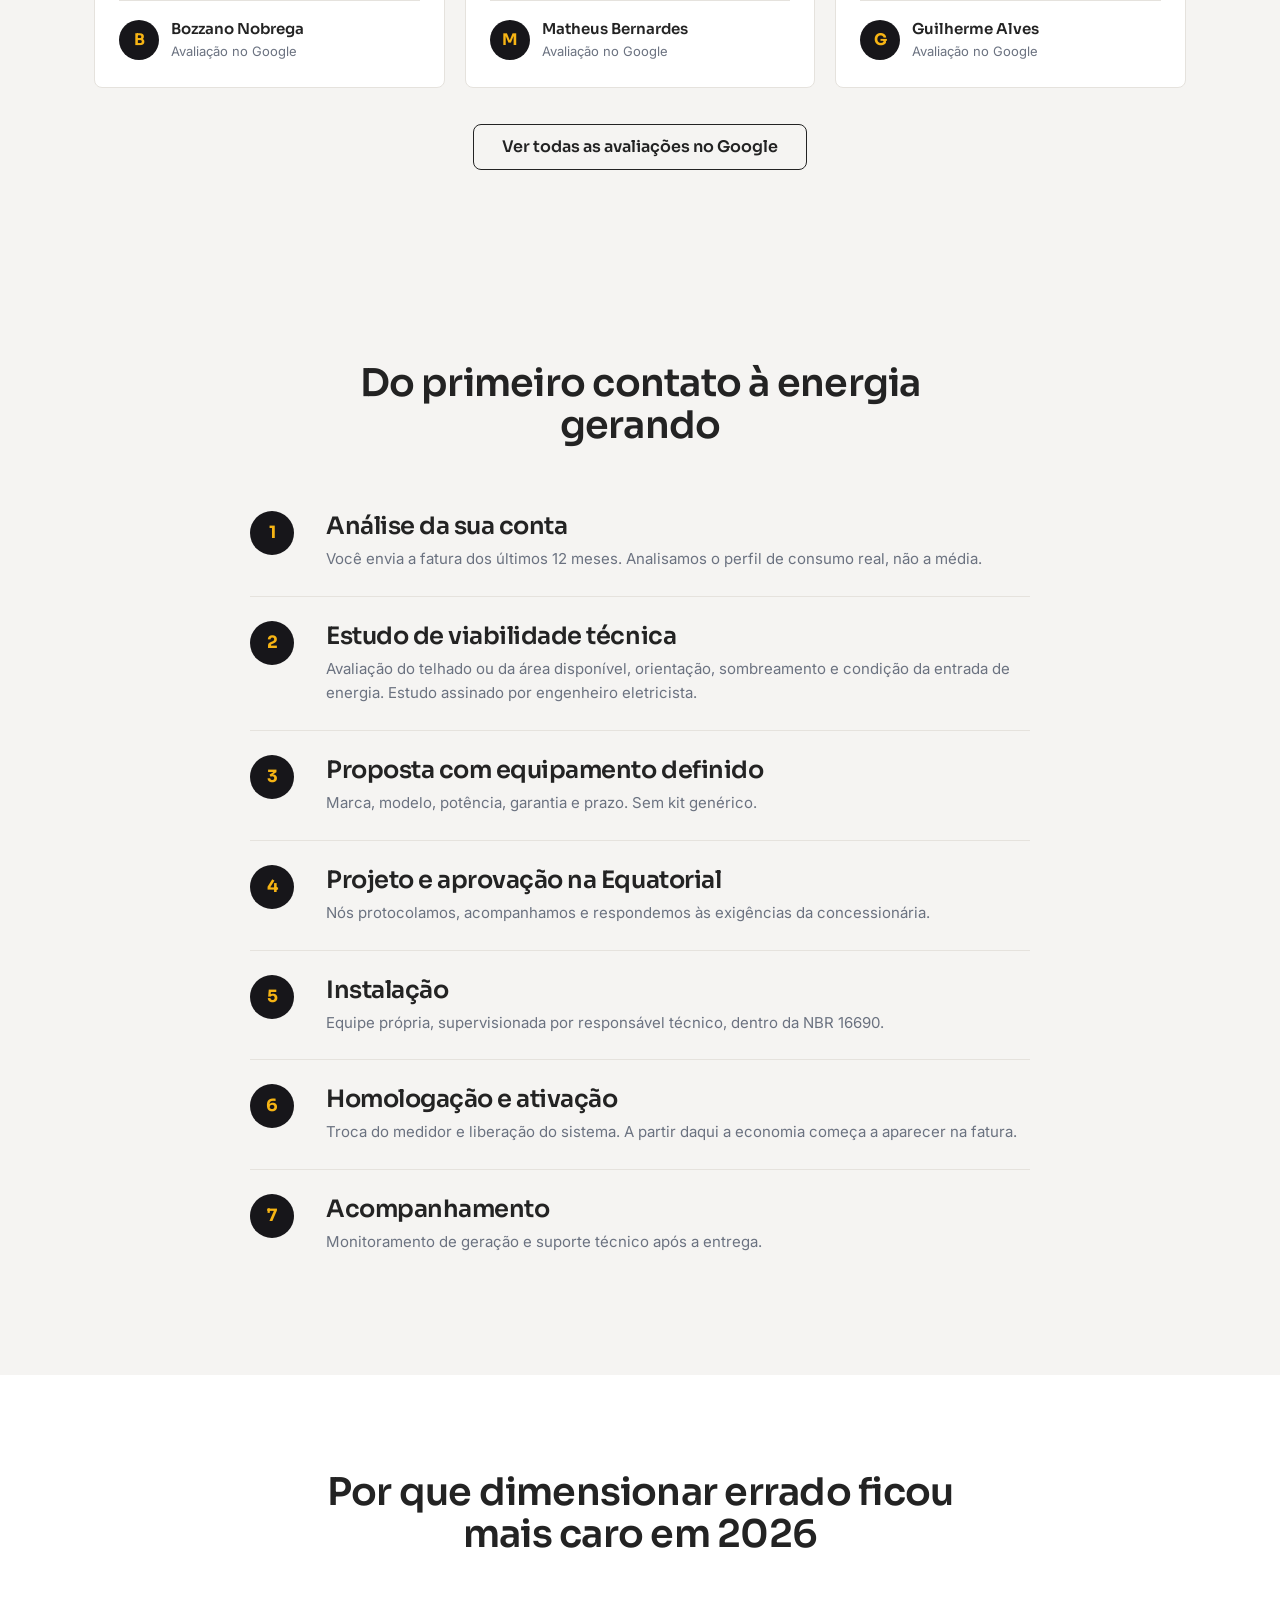
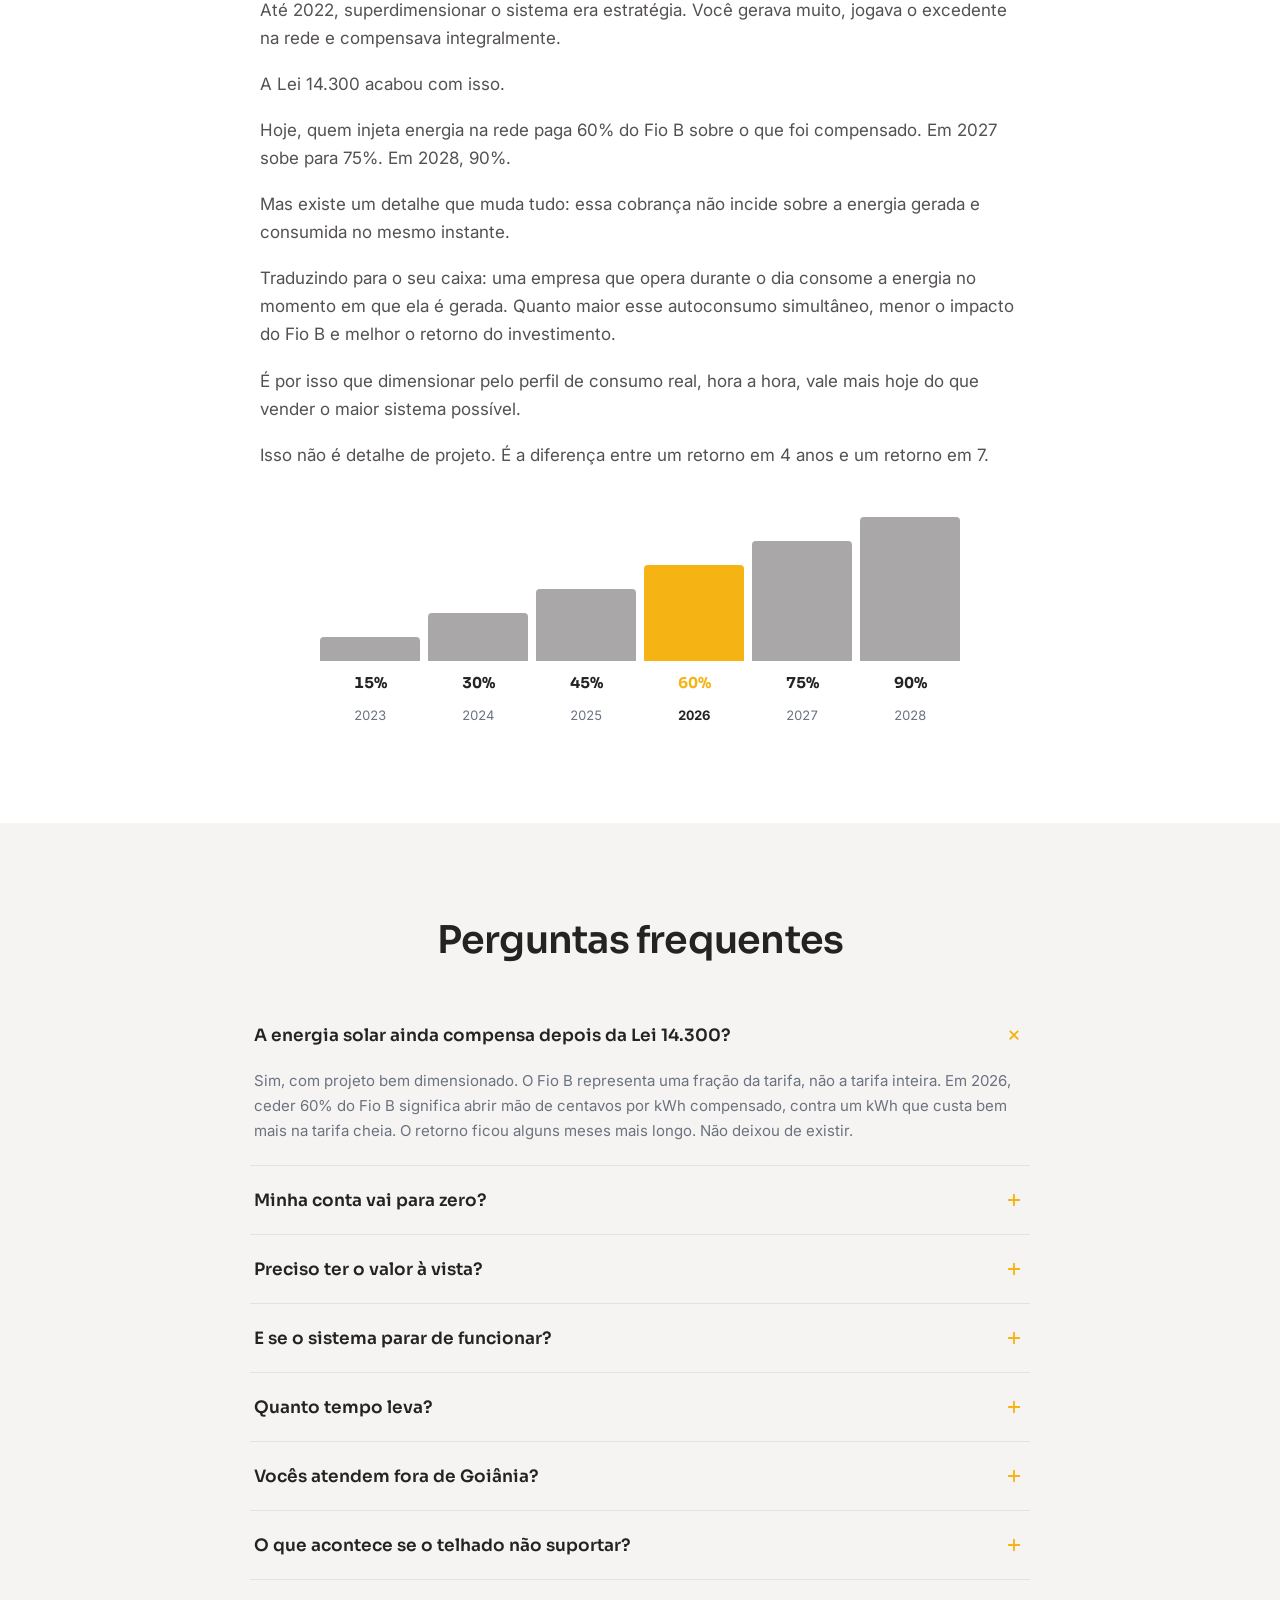
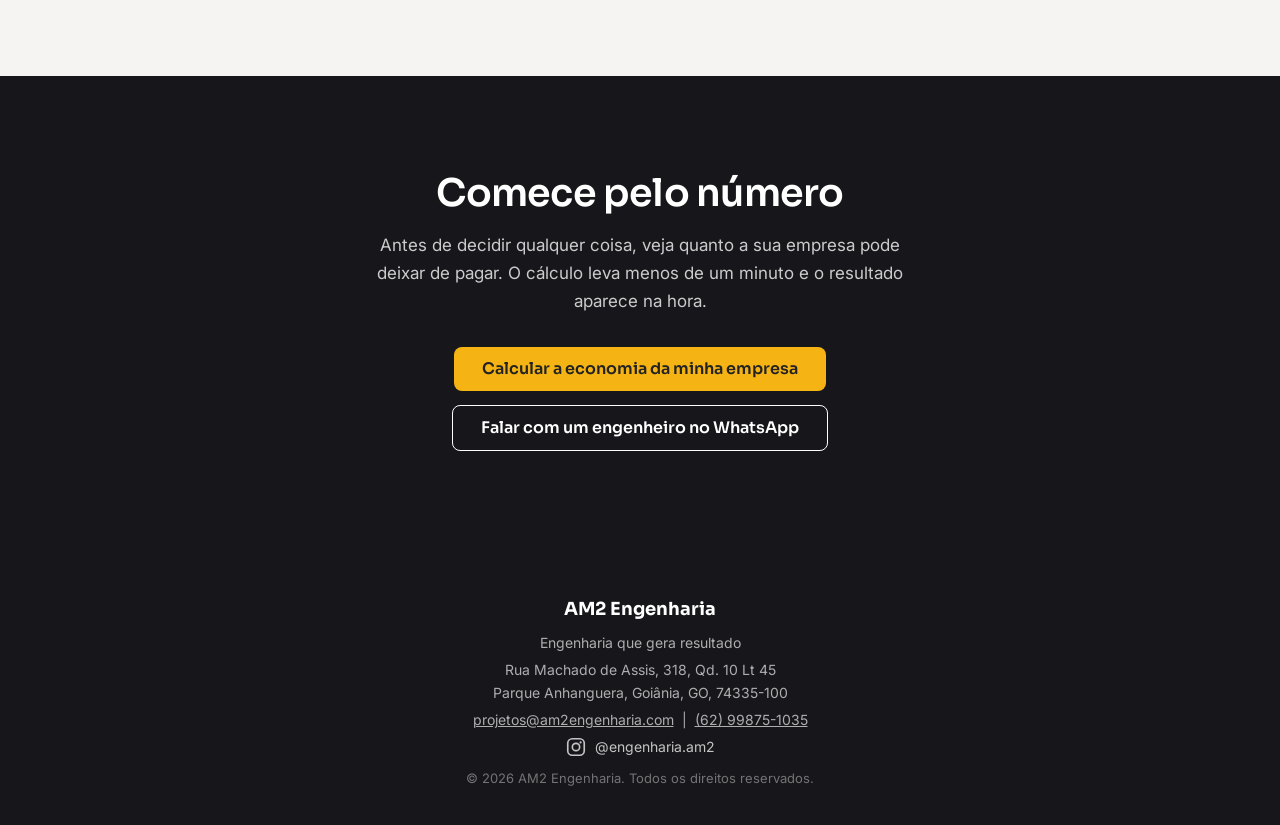
==== commit a4f92457: "Aplica os ajustes do Andre: parecer tecnico, predios inspecionados e logo nova Laudo vira parecer te" ====
--- a/index.html
+++ b/index.html
@@ -42,7 +42,7 @@
   html{-webkit-text-size-adjust:100%}
   body{margin:0;font-family:'Inter','Segoe UI',sans-serif;font-size:17px;line-height:1.65;color:#232323;background:#fff}
   .topo{background:#17161A;padding:22px 0 4px}
-  .logo-am2{height:44px;width:auto;display:block}
+  .logo-am2{height:60px;width:auto;display:block}@media (min-width:769px){.logo-am2{height:74px}}
   .hero{background:#17161A;color:#fff;padding:32px 0 56px}
   .container{max-width:1140px;margin:0 auto;padding:0 24px}
   .hero-conteudo{max-width:760px;margin:0 auto;text-align:center}
@@ -50,7 +50,7 @@
   h1{font-family:'Sora','Segoe UI',sans-serif;font-weight:700;letter-spacing:-0.02em;font-size:34px;line-height:1.1;margin:0 0 20px;color:#fff}
   @media (min-width:769px){h1{font-size:56px;line-height:1.05}}
 </style>
-<link rel="stylesheet" href="css/style.css?v=20261003">
+<link rel="stylesheet" href="css/style.css?v=20261010">
 
 <script type="application/ld+json">
 {
@@ -97,14 +97,7 @@
 <!-- CABEÇALHO / LOGO -->
 <header class="topo">
   <div class="container">
-    <svg id="logoAm2" class="logo-am2" viewBox="0 0 320.2 152.9" xmlns="http://www.w3.org/2000/svg" role="img" aria-label="AM2 Engenharia">
-      <style>#logoAm2 .st0{fill:#F6B414}#logoAm2 .st1{fill:#FFFFFF}</style>
-      <g>
-        <path class="st0" d="M116.3,11.3c-0.7-0.4-1.4-0.8-2.1-1.2c-0.8-0.4-1.8-0.3-2.3,0.4l-11.1,13.9c-0.5,0.6-1.4,0.9-2.2,0.5c-0.5-0.2-1.1-0.5-1.6-0.7c-0.8-0.3-1.2-1.1-1.1-1.9L98,4.7c0.1-0.9-0.5-1.7-1.3-2c-1.6-0.4-3.1-0.8-4.7-1.1c-0.9-0.2-1.8,0.3-2.1,1.1l-6.3,16.6c-0.3,0.8-1.1,1.3-1.9,1.2c-0.6-0.1-1.1-0.1-1.7-0.1c-0.8-0.1-1.5-0.7-1.7-1.5L74.8,1.5c-0.2-0.9-1-1.5-1.9-1.5c-1.6,0.1-3.2,0.2-4.8,0.4c-0.9,0.1-1.6,0.8-1.6,1.7l-0.8,17.8c0,0.8-0.6,1.5-1.4,1.7c-0.6,0.1-1.1,0.3-1.7,0.4c-0.8,0.2-1.6-0.2-2-0.9L51.8,5.6c-0.4-0.8-1.4-1.1-2.2-0.8c-1.5,0.6-3,1.2-4.5,1.8c-0.8,0.4-1.3,1.3-1,2.2l4.7,17.1c0.2,0.8-0.1,1.6-0.8,2.1c-0.5,0.3-1,0.6-1.5,0.9c-0.7,0.4-1.6,0.4-2.2-0.2L31.1,16.6c-0.7-0.6-1.7-0.6-2.4-0.1c-1.3,1-2.5,2.1-3.7,3.1c-0.7,0.6-0.8,1.6-0.3,2.4l9.8,14.9c0.5,0.7,0.4,1.6-0.2,2.2c-0.4,0.4-0.8,0.9-1.1,1.3c-0.5,0.6-1.4,0.8-2.2,0.5l-16.1-7.4c-0.8-0.4-1.8-0.1-2.3,0.7c-0.4,0.7-0.9,1.4-1.3,2c-0.4,0.7-0.8,1.4-1.2,2.1C9.6,39,9.8,40,10.5,40.6l13.9,11.1c0.6,0.5,0.9,1.4,0.5,2.2c-0.2,0.5-0.5,1.1-0.7,1.6c-0.3,0.8-1.1,1.2-1.9,1.1L4.7,54.5c-0.9-0.1-1.7,0.5-2,1.3c-0.4,1.6-0.8,3.1-1.1,4.7c-0.2,0.9,0.3,1.8,1.1,2.1l16.6,6.3c0.8,0.3,1.3,1.1,1.2,1.9c-0.1,0.6-0.1,1.1-0.1,1.7c-0.1,0.8-0.7,1.5-1.5,1.7L1.5,77.7c-0.9,0.2-1.5,1-1.5,1.9c0.1,1.6,0.2,3.2,0.4,4.8C0.5,85.3,1.2,86,2.1,86l17.8,0.8c0.8,0,1.5,0.6,1.7,1.4c0.1,0.6,0.3,1.1,0.4,1.7c0.2,0.8-0.2,1.6-0.9,2l-15.5,8.7c-0.8,0.4-1.1,1.4-0.8,2.2c0.6,1.5,1.2,3,1.8,4.5c0.4,0.8,1.3,1.3,2.2,1l17.1-4.7c0.8-0.2,1.6,0.1,2.1,0.8c0.3,0.5,0.6,1,0.9,1.5c0.4,0.7,0.4,1.6-0.2,2.2l-12.1,13.1c-0.6,0.7-0.7,1.7-0.1,2.4c1,1.3,2.1,2.5,3.1,3.7c0.6,0.7,1.6,0.8,2.4,0.3l14.9-9.8c0.7-0.5,1.6-0.4,2.2,0.2c0.4,0.4,0.9,0.8,1.3,1.1c0.6,0.5,0.8,1.4,0.5,2.2l-7.4,16.1c-0.4,0.8-0.1,1.8,0.7,2.3c0.7,0.4,1.4,0.9,2,1.3c0.7,0.4,1.4,0.8,2.1,1.2c0.8,0.4,1.8,0.3,2.3-0.4l11.1-13.9c0.5-0.6,1.4-0.9,2.2-0.5c0.3,0.1,0.6,0.3,0.9,0.4l6.7-10.9c-2.8-1-5.5-2.3-8-3.9c-9.5-5.9-16.7-15.3-19.4-27c-2.7-11.6-0.5-23.3,5.3-32.8c5.9-9.5,15.3-16.7,27-19.5c11.6-2.7,23.3-0.5,32.8,5.3c2.5,1.6,4.9,3.4,7.1,5.5l6.7-10.9c-0.3-0.2-0.5-0.4-0.8-0.6c-0.6-0.5-0.8-1.4-0.5-2.2l7.4-16.1c0.4-0.8,0.1-1.8-0.7-2.3C117.7,12.2,117,11.7,116.3,11.3z"/>
-        <path class="st1" d="M147.3,129.2V38c0-0.5-0.2-1.1-0.6-1.4c-0.4-0.4-0.9-0.6-1.4-0.6H122c-0.7,0-1.4,0.4-1.7,1l-56.4,91.2c-0.4,0.6-0.4,1.4,0,2.1c0.4,0.6,1,1,1.8,1h21.7c0.7,0,1.4-0.4,1.7-1l35.8-57.9v56.9c0,0.5,0.2,1.1,0.6,1.4c0.4,0.4,0.9,0.6,1.4,0.6h18.4C146.4,131.3,147.3,130.3,147.3,129.2z M284,63.9c0.6-2.7,2.7-4.7,5.4-5.2c2.7-0.5,5.4,0.5,7,2.7c1.6,2.2,1.8,5.1,0.4,7.5l-36.6,59.3c-0.4,0.6-0.4,1.4,0,2.1c0.4,0.6,1,1,1.8,1h56.3c0.5,0,1.1-0.2,1.4-0.6c0.4-0.4,0.6-0.9,0.6-1.4v-18.4c0-1.1-0.9-2-2-2h-19.6l16.9-27.4c6.6-10.3,6.2-23.7-1.2-33.5c-7.3-9.8-20-14.1-31.8-10.6c-11.8,3.4-20.2,13.8-21.1,26.1c0,0.6,0.2,1.1,0.5,1.5c0.4,0.4,0.9,0.6,1.5,0.6H282C282.9,65.4,283.8,64.8,284,63.9z M204.3,71.3L183,36.9c-0.4-0.6-1-1-1.7-1H158c-0.5,0-1.1,0.2-1.4,0.6c-0.4,0.4-0.6,0.9-0.6,1.4v91.2c0,0.5,0.2,1.1,0.6,1.4s0.9,0.6,1.4,0.6h18.4c0.5,0,1.1-0.2,1.4-0.6c0.4-0.4,0.6-0.9,0.6-1.4V72.4l24.1,38.9c0.4,0.6,1,1,1.7,1s1.4-0.4,1.7-1l24.1-38.9v56.9c0,0.5,0.2,1.1,0.6,1.4c0.4,0.4,0.9,0.6,1.4,0.6h18.4c1.1,0,2-0.9,2-2V38c0-0.5-0.2-1.1-0.6-1.4c-0.4-0.4-0.9-0.6-1.4-0.6h-23.3c-0.7,0-1.4,0.4-1.7,1L204.3,71.3z"/>
-        <path class="st1" d="M63.6,146.4c0.1,1.6,1.2,3.1,4.1,3.1c2.8,0,4.2-1.4,4.2-3.3c0-1.9-1.2-2.6-2.8-2.9l-1.5-0.3c-0.9-0.2-1.4-0.5-1.4-1c0-0.7,0.5-1.1,1.5-1.1c1,0,1.6,0.6,1.7,1.2h2.3c-0.1-1.6-1.4-3-3.9-3c-2.4,0-4,1.2-4,3.2c0,1.7,1.1,2.6,2.7,2.9l1.4,0.3c1,0.2,1.5,0.5,1.5,1.1c0,0.7-0.5,1.2-1.7,1.2c-1.1,0-1.8-0.6-1.9-1.2H63.6z M85.8,144.8v-1.2c0-2.9-1.6-4.7-4.5-4.7c-2.9,0-4.5,1.8-4.5,4.7v1.2c0,2.9,1.7,4.7,4.5,4.7C84.2,149.5,85.8,147.7,85.8,144.8z M83.3,143.6v1.2c0,1.8-0.8,2.7-2,2.7c-1.2,0-2-0.9-2-2.7v-1.2c0-1.8,0.8-2.7,2-2.7C82.5,140.9,83.3,141.9,83.3,143.6z M97.7,147.3h-4.1v-8.1h-2.5v10.2h6.5V147.3z M106.6,147.5c-1.1,0-1.8-0.7-1.8-2v-6.4h-2.4v6.7c0,2.2,1.6,3.7,4.3,3.7c2.6,0,4.3-1.5,4.3-3.7v-6.7h-2.4v6.4C108.5,146.8,107.7,147.5,106.6,147.5z M120.3,152.9c1.2,0,2-0.5,2-1.5c0-0.8-0.5-1.3-1.4-1.3l0.3-0.7c2.1-0.2,3.5-1.6,3.5-3.6v-0.3h-2.3c0,1.1-0.7,1.9-1.8,1.9c-1.2,0-1.9-0.9-1.9-2.7v-1.1c0-1.7,0.7-2.7,1.9-2.7c1.1,0,1.8,0.8,1.8,1.9h2.3v-0.3c0-2.2-1.7-3.7-4.2-3.7c-2.8,0-4.4,1.8-4.4,4.7v1.1c0,2.7,1.3,4.4,3.7,4.7l-0.3,0.8v0.8h0.4c0.8,0,0.9,0.2,0.9,0.4c0,0.3-0.4,0.4-0.8,0.4c-0.3,0-0.6,0-0.8-0.1v1C119.5,152.9,119.8,152.9,120.3,152.9z M135.1,138.4c1,0,1.6-0.7,1.6-1.7h-1.1c0,0.4-0.2,0.7-0.5,0.7c-0.6,0-0.9-0.8-1.9-0.8c-1.1,0-1.5,0.9-1.5,1.7h1.1c0-0.3,0.2-0.7,0.5-0.7C133.8,137.6,134.1,138.4,135.1,138.4z M138.6,144.8v-1.2c0-2.9-1.6-4.7-4.5-4.7c-2.9,0-4.5,1.8-4.5,4.7v1.2c0,2.9,1.7,4.7,4.5,4.7C137,149.5,138.6,147.7,138.6,144.8z M136.1,143.6v1.2c0,1.8-0.8,2.7-2,2.7c-1.2,0-2-0.9-2-2.7v-1.2c0-1.8,0.8-2.7,2-2.7C135.3,140.9,136.1,141.9,136.1,143.6z M150.8,147.4h-4.4v-2.3h4.1v-1.8h-4.1v-2.2h4.4v-1.9h-6.8v10.2h6.8V147.4z M155.7,146.4c0.1,1.6,1.2,3.1,4.1,3.1c2.8,0,4.2-1.4,4.2-3.3c0-1.9-1.2-2.6-2.8-2.9l-1.5-0.3c-0.9-0.2-1.4-0.5-1.4-1c0-0.7,0.5-1.1,1.5-1.1c1,0,1.6,0.6,1.7,1.2h2.3c-0.1-1.6-1.4-3-3.9-3c-2.4,0-4,1.2-4,3.2c0,1.7,1.1,2.6,2.7,2.9l1.4,0.3c1,0.2,1.5,0.5,1.5,1.1c0,0.7-0.5,1.2-1.7,1.2c-1.1,0-1.8-0.6-1.9-1.2H155.7z M175.4,146.4c0.1,1.6,1.2,3.1,4.1,3.1c2.8,0,4.2-1.4,4.2-3.3c0-1.9-1.2-2.6-2.8-2.9l-1.5-0.3c-0.9-0.2-1.4-0.5-1.4-1c0-0.7,0.5-1.1,1.5-1.1c1,0,1.6,0.6,1.7,1.2h2.3c-0.1-1.6-1.4-3-3.9-3c-2.4,0-4,1.2-4,3.2c0,1.7,1.1,2.6,2.7,2.9l1.4,0.3c1,0.2,1.5,0.5,1.5,1.1c0,0.7-0.5,1.2-1.7,1.2c-1.1,0-1.8-0.6-1.9-1.2H175.4z M193.1,147.5c-1.1,0-1.8-0.7-1.8-2v-6.4h-2.4v6.7c0,2.2,1.6,3.7,4.3,3.7c2.6,0,4.3-1.5,4.3-3.7v-6.7h-2.4v6.4C194.9,146.8,194.2,147.5,193.1,147.5z M202.4,146.4c0.1,1.6,1.2,3.1,4.1,3.1c2.8,0,4.2-1.4,4.2-3.3c0-1.9-1.2-2.6-2.8-2.9l-1.5-0.3c-0.9-0.2-1.4-0.5-1.4-1c0-0.7,0.5-1.1,1.5-1.1c1,0,1.6,0.6,1.7,1.2h2.3c-0.1-1.6-1.4-3-3.9-3c-2.4,0-4,1.2-4,3.2c0,1.7,1.1,2.6,2.7,2.9l1.4,0.3c1,0.2,1.5,0.5,1.5,1.1c0,0.7-0.5,1.2-1.7,1.2c-1.1,0-1.8-0.6-1.9-1.2H202.4z M220.3,149.3v-8.2h2.8v-2h-8v2h2.8v8.2H220.3z M234.8,147.4h-4.4v-2.3h4.1v-1.8h-4.1v-2.2h4.4v-1.9h-6.8v10.2h6.8V147.4z M242.5,149.3v-6.1h0.1l4.1,6.1h1.9v-10.2h-2.3v6.1h-0.1l-4.1-6.1h-1.9v10.2H242.5z M258.7,149.3v-8.2h2.8v-2h-8v2h2.8v8.2H258.7z M268.7,138.1h1.6l2.1-2.4h-2L268.7,138.1z M267.3,149.3l0.7-2.4h3.2l0.7,2.4h2.6l-3.3-10.2h-3l-3.3,10.2H267.3z M269.6,141.3l1.1,3.9h-2.3l1.1-3.9H269.6z M280.9,149.3h3.1l3.2-10.2h-2.7l-1.9,7.6h-0.1l-1.9-7.6h-2.9L280.9,149.3z M298.8,147.4h-4.4v-2.3h4.1v-1.8h-4.1v-2.2h4.4v-1.9H292v10.2h6.8V147.4z M306.7,149.3v-10.2h-2.5v10.2H306.7z M311.9,146.4c0.1,1.6,1.2,3.1,4.1,3.1c2.8,0,4.2-1.4,4.2-3.3c0-1.9-1.2-2.6-2.8-2.9l-1.5-0.3c-0.9-0.2-1.4-0.5-1.4-1c0-0.7,0.5-1.1,1.5-1.1c1,0,1.6,0.6,1.7,1.2h2.3c-0.1-1.6-1.4-3-3.9-3c-2.4,0-4,1.2-4,3.2c0,1.7,1.1,2.6,2.7,2.9l1.4,0.3c1,0.2,1.5,0.5,1.5,1.1c0,0.7-0.5,1.2-1.7,1.2c-1.1,0-1.8-0.6-1.9-1.2H311.9z"/>
-      </g>
-    </svg>
+    <img class="logo-am2" src="img/logo-am2.webp?v=20261010" alt="AM2 Engenharia, engenharia que gera resultado" width="359" height="176">
   </div>
 </header>
 
@@ -392,7 +385,7 @@
       <p>Você já ouviu as histórias. Empresa que recebe o pagamento e some. Sistema instalado fora de norma. Projeto que nunca é homologado na concessionária. Cliente que fica sem o equipamento e sem o dinheiro.</p>
       <p>O mercado brasileiro tem mais de 30 mil integradores. Muitos abriram ontem, compram kit pronto e terceirizam a instalação.</p>
       <p>A AM2 não é uma empresa de energia solar. É uma empresa de engenharia elétrica que também faz energia solar.</p>
-      <p>Projetamos subestação, SPDA, instalação elétrica industrial de média e baixa tensão, laudo técnico e prontuário. Fotovoltaico é uma das nossas frentes, executada pelos mesmos engenheiros que assinam ART em obra pública.</p>
+      <p>Projetamos subestação, SPDA, instalação elétrica industrial de média e baixa tensão, parecer técnico e prontuário. Fotovoltaico é uma das nossas frentes, executada pelos mesmos engenheiros que assinam ART em obra pública.</p>
     </div>
 
     <div class="pontos-grid">
@@ -770,7 +763,7 @@
 <footer class="rodape">
   <div class="container">
     <strong>AM2 Engenharia</strong>
-    <p>Soluções sustentáveis em engenharia</p>
+    <p>Engenharia que gera resultado</p>
     <p>Rua Machado de Assis, 318, Qd. 10 Lt 45<br>Parque Anhanguera, Goiânia, GO, 74335-100</p>
     <p><a href="mailto:projetos@am2engenharia.com">projetos@am2engenharia.com</a> &nbsp;|&nbsp; <a href="tel:+5562998751035">(62) 99875-1035</a></p>
     <p class="rodape-social">
@@ -787,8 +780,8 @@
   <svg viewBox="0 0 24 24" fill="currentColor" aria-hidden="true"><path d="M17.5 14.4c-.3-.1-1.7-.9-2-1-.3-.1-.5-.1-.7.1-.2.3-.8 1-.9 1.2-.2.2-.3.2-.6.1-.3-.1-1.3-.5-2.4-1.5-.9-.8-1.5-1.8-1.7-2.1-.2-.3 0-.5.1-.6.1-.1.3-.3.4-.5.1-.1.2-.3.3-.5.1-.2 0-.4 0-.5C10 9 9.5 7.7 9.3 7.2c-.2-.5-.4-.4-.5-.4h-.5c-.2 0-.5.1-.7.3-.3.3-1 1-1 2.4s1 2.8 1.1 3c.1.2 2 3 4.8 4.3.7.3 1.2.5 1.6.6.7.2 1.3.2 1.8.1.5-.1 1.7-.7 1.9-1.4.2-.7.2-1.2.2-1.3-.1-.2-.3-.3-.6-.4z"/><path d="M12 2C6.5 2 2 6.5 2 12c0 1.9.5 3.6 1.4 5.1L2 22l5.1-1.3C8.5 21.5 10.2 22 12 22c5.5 0 10-4.5 10-10S17.5 2 12 2zm0 18c-1.6 0-3.1-.4-4.4-1.2l-.3-.2-3 .8.8-2.9-.2-.3C4.4 15 4 13.5 4 12c0-4.4 3.6-8 8-8s8 3.6 8 8-3.6 8-8 8z"/></svg>
 </a>
 
-<script src="js/calculadora.js?v=20261003"></script>
-<script src="js/main.js?v=20261003"></script>
+<script src="js/calculadora.js?v=20261010"></script>
+<script src="js/main.js?v=20261010"></script>
 
 </body>
 </html>
--- a/css/style.css
+++ b/css/style.css
@@ -208,13 +208,13 @@
   padding: 22px 0 4px;
 }
 .logo-am2 {
-  height: 44px;
+  height: 74px; /* a logo nova tem a assinatura embaixo; abaixo disso ela fica ilegivel */
   width: auto;
   display: block;
 }
 @media (max-width: 768px) {
   .topo { padding: 18px 0 2px; }
-  .logo-am2 { height: 38px; }
+  .logo-am2 { height: 60px; }
 }
 
 /* ---------- 01. HERO ---------- */
@@ -1201,3 +1201,50 @@
   color: #8A6508;
   margin-bottom: 6px;
 }
+
+/* Edificios inspecionados: cards em retrato para valorizar a altura das torres */
+.predios-grid {
+  display: grid;
+  grid-template-columns: repeat(4, 1fr);
+  gap: 20px;
+}
+@media (max-width: 1000px) { .predios-grid { grid-template-columns: repeat(2, 1fr); } }
+@media (max-width: 560px) { .predios-grid { grid-template-columns: 1fr; max-width: 420px; margin: 0 auto; } }
+.predio-card {
+  background: var(--am2-branco);
+  border: 1px solid var(--am2-borda);
+  border-radius: var(--raio);
+  overflow: hidden;
+  display: flex;
+  flex-direction: column;
+}
+.predio-foto { margin: 0; position: relative; line-height: 0; }
+.predio-foto img { width: 100%; height: auto; aspect-ratio: 4 / 5; object-fit: cover; }
+.predio-foto figcaption {
+  position: absolute;
+  right: 8px;
+  bottom: 8px;
+  line-height: 1.3;
+  font-size: 11px;
+  color: rgba(255,255,255,0.92);
+  background: rgba(23,22,26,0.62);
+  padding: 3px 7px;
+  border-radius: 4px;
+}
+.predio-corpo { padding: 18px 18px 22px; }
+.predio-tag {
+  display: inline-block;
+  font-family: var(--fonte-display);
+  font-weight: 600;
+  font-size: 11px;
+  letter-spacing: 0.06em;
+  text-transform: uppercase;
+  color: #8A6508;
+  background: var(--am2-ambar-tint);
+  border-radius: 4px;
+  padding: 3px 8px;
+  margin-bottom: 10px;
+}
+.predio-card h3 { font-size: 19px; line-height: 1.25; margin-bottom: 4px; }
+.predio-local { font-size: 13px; color: var(--am2-cinza); margin-bottom: 10px; }
+.predio-corpo p:last-child { font-size: 14px; line-height: 1.55; color: var(--am2-grafite-2); }
